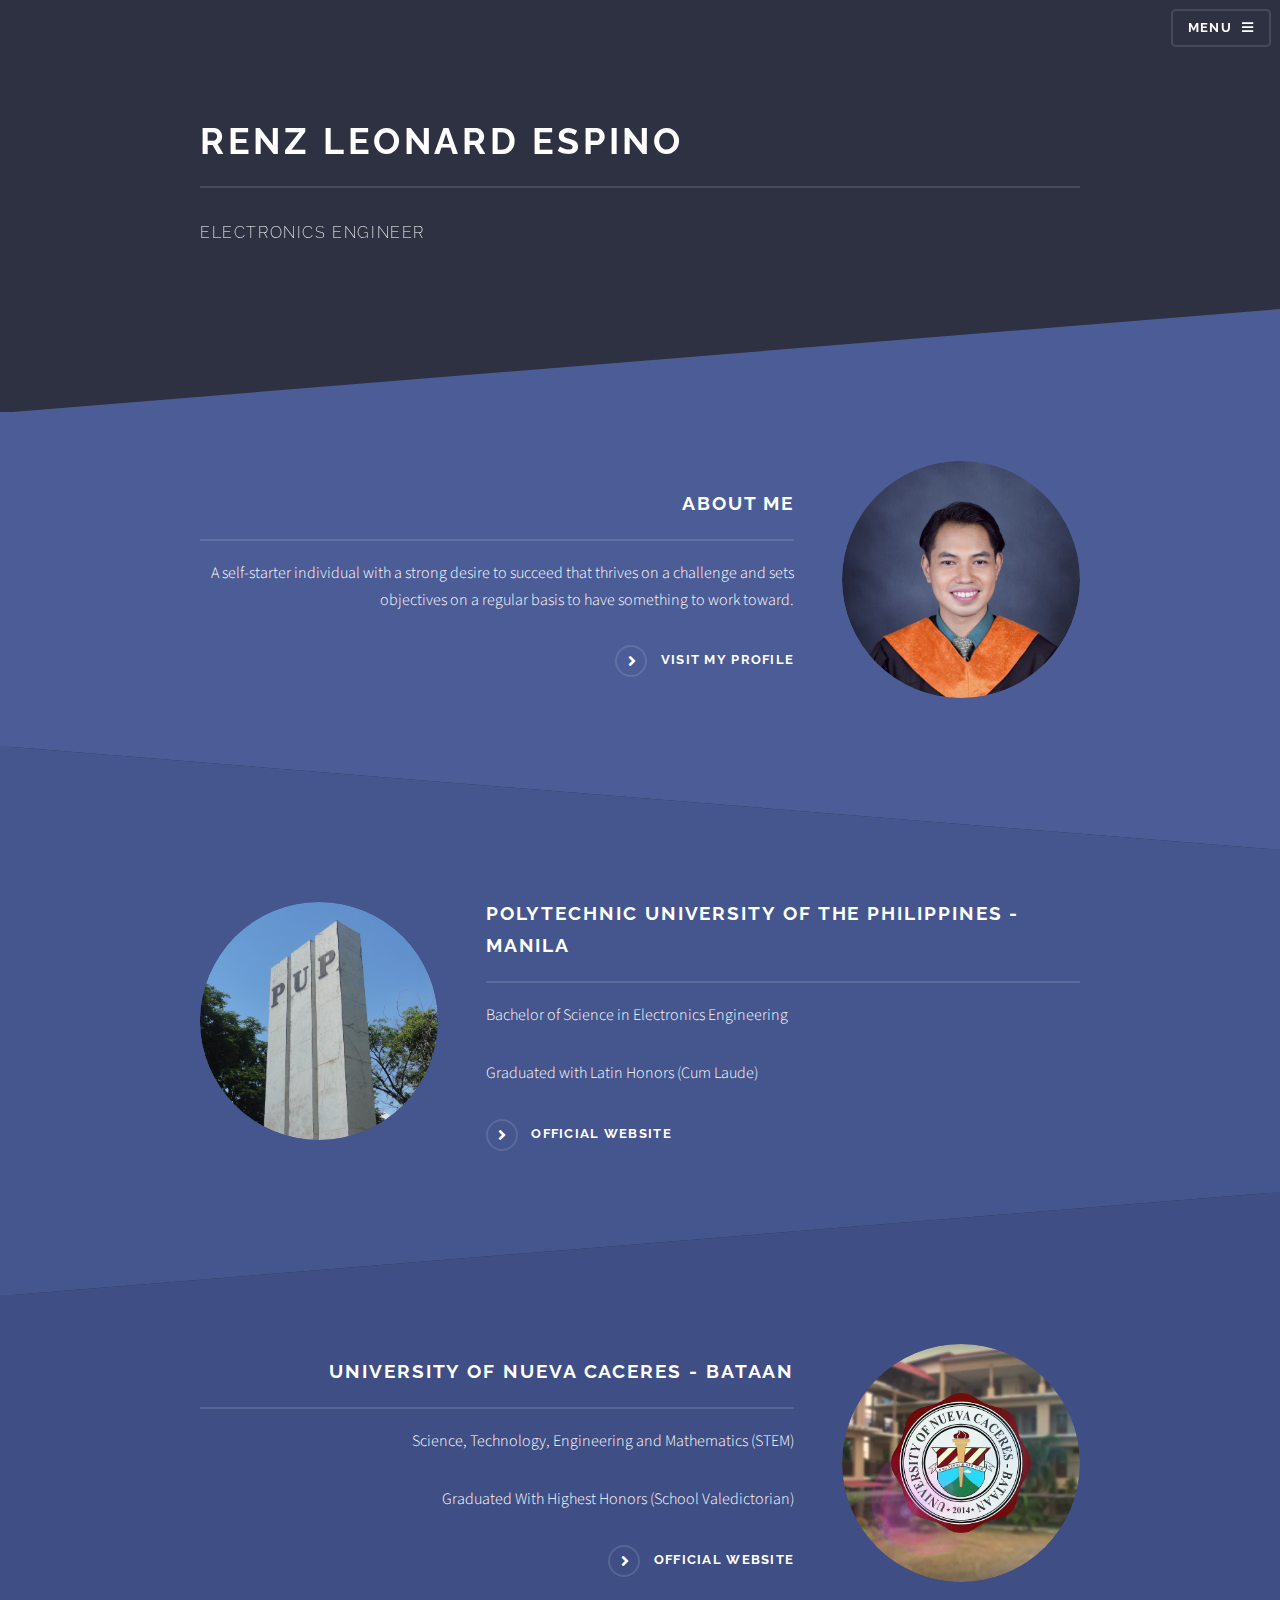
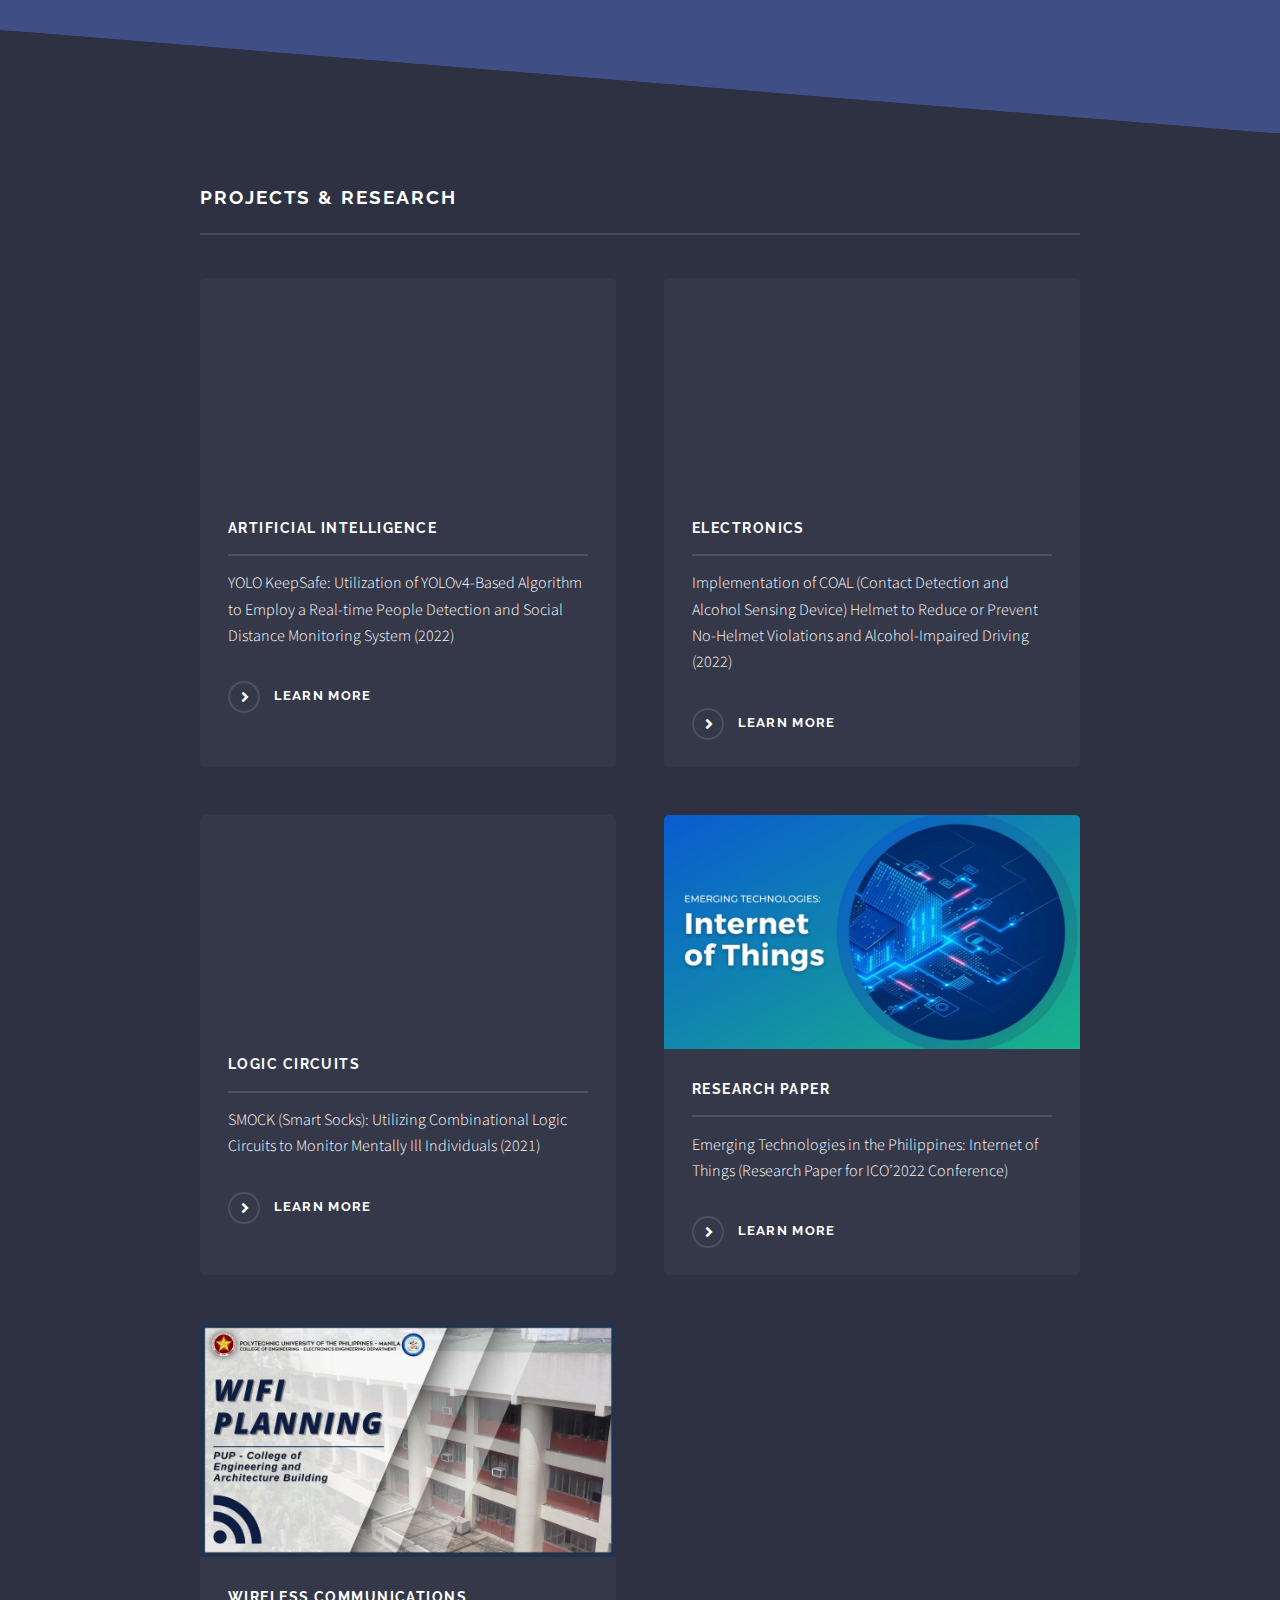
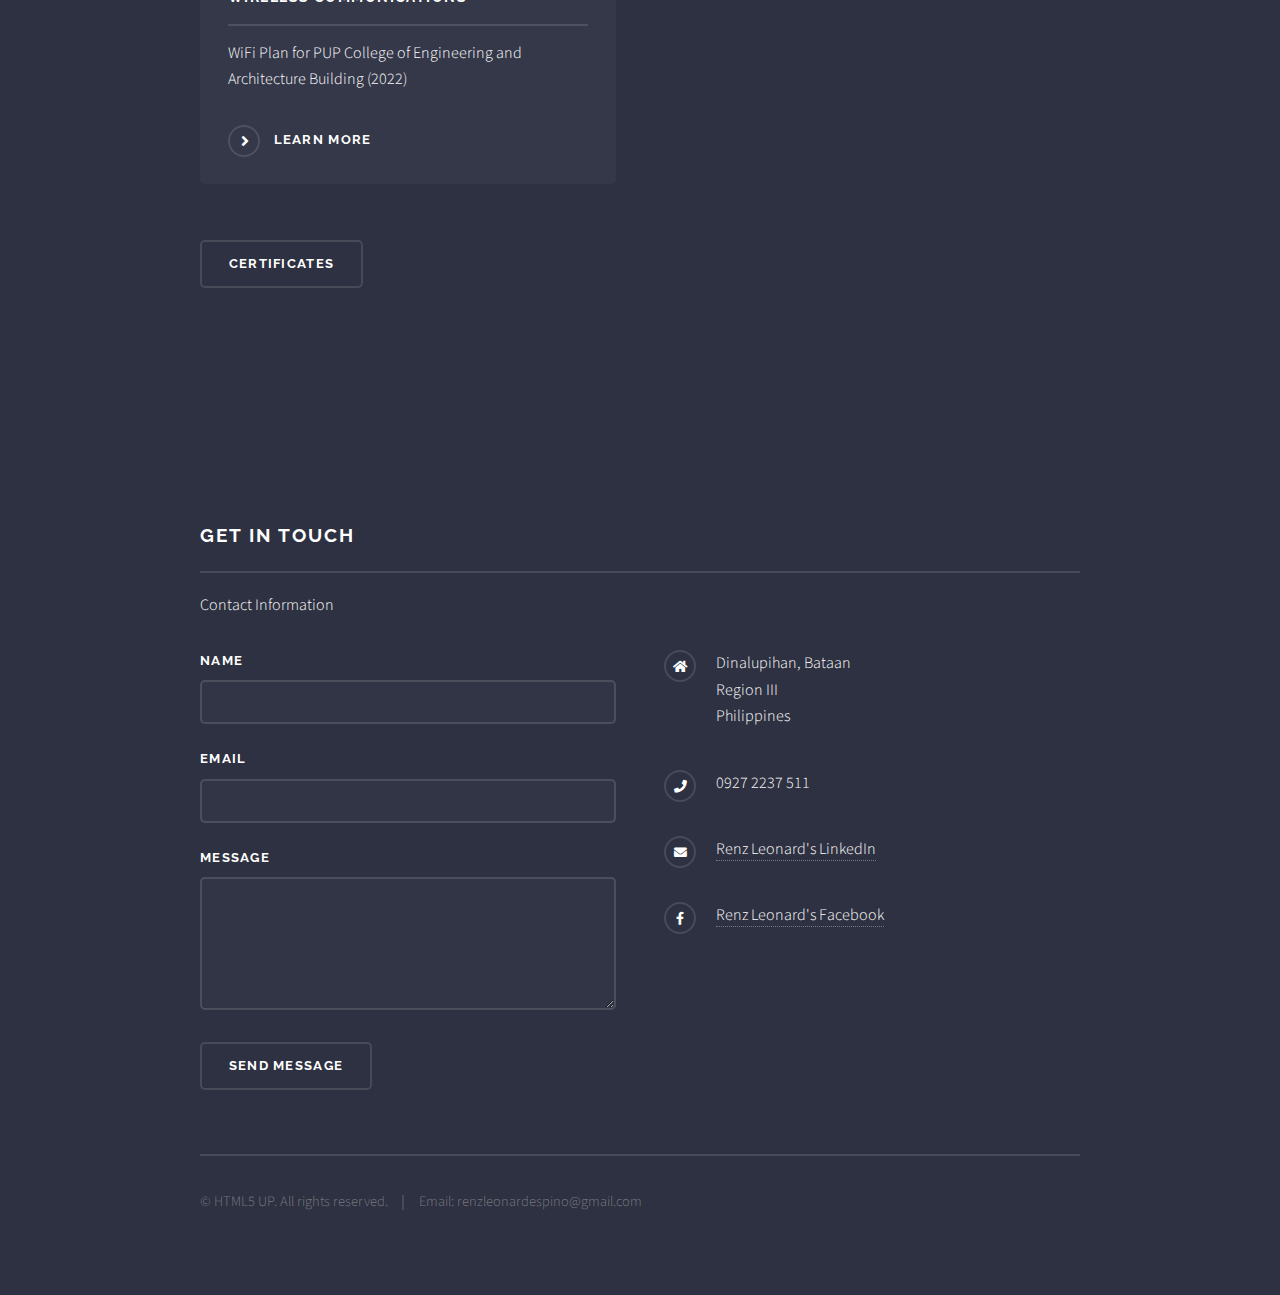
==== index.html @ 97ca35c7 "Update index.html" ====
<!DOCTYPE HTML>
<!--
	Solid State by HTML5 UP
	html5up.net | @ajlkn
	Free for personal and commercial use under the CCA 3.0 license (html5up.net/license)
-->
<html>
	<head>
		<title>Renz Leonard's Portfolio</title>
		<meta charset="utf-8" />
		<meta name="viewport" content="width=device-width, initial-scale=1, user-scalable=no" />
		<link rel="stylesheet" href="assets/css/main.css" />
		<noscript><link rel="stylesheet" href="assets/css/noscript.css" /></noscript>
	</head>
	<body class="is-preload">

		<!-- Page Wrapper -->
			<div id="page-wrapper">

				<!-- Header -->
					<header id="header" class="alt">
						<h1><a href="index.html">Renz Leonard's Portfolio</a></h1>
						<nav>
							<a href="#menu">Menu</a>
						</nav>
					</header>

				<!-- Menu -->
					<nav id="menu">
						<div class="inner">
							<h2>Menu</h2>
							<ul class="links">
								<li><a href="index.html">Home</a></li>
								<li><a href="generic.html">Certificates</a></li>
							</ul>
							<a href="#" class="close">Close</a>
						</div>
					</nav>

				<!-- Banner -->
					<section id="banner">
						<div class="inner">
							<h2>Renz Leonard Espino</h2>
							<p>Electronics Engineer</a></p>
						</div>
					</section>

				<!-- Wrapper -->
					<section id="wrapper">

						<!-- One -->
							<section id="one" class="wrapper spotlight style1">
								<div class="inner">
									<a href="images/pfp.jpg" class="image"><img src="images/pfp.jpg" alt="" /></a>
									<div class="content">
										<h2 class="major">About Me</h2>
										<p>A self-starter individual with a strong desire to succeed that thrives on a challenge and sets objectives on a regular basis to have something to work toward.</p>
										<a href="https://www.facebook.com/newtonic.einstein" class="special">Visit my Profile</a>
									</div>
								</div>
							</section>

						<!-- Two -->
							<section id="two" class="wrapper alt spotlight style2">
								<div class="inner">
									<a href="#" class="image"><img src="images/pupwp.jpg" alt="" /></a>
									<div class="content">
										<h2 class="major">Polytechnic University of the Philippines - Manila</h2>
										<p>Bachelor of Science in Electronics Engineering</p>
										<p>Graduated with Latin Honors (Cum Laude)</p>
										<a href="https://www.pup.edu.ph/" class="special">Official Website</a>
									</div>
								</div>
							</section>

						<!-- Three -->
							<section id="three" class="wrapper spotlight style3">
								<div class="inner">
									<a href="#" class="image"><img src="images/unc.jpg" alt="" /></a>
									<div class="content">
										<h2 class="major">University of Nueva Caceres - Bataan</h2>
										<p>Science, Technology, Engineering and Mathematics (STEM)</p>
										<p>Graduated With Highest Honors (School Valedictorian)</p>
										<a href="https://uncbataan.edu.ph/" class="special">Official Website</a>
									</div>
								</div>
							</section>

						<!-- Four -->
							<section id="four" class="wrapper alt style1">
								<div class="inner">
									<h2 class="major">Projects & Research</h2>
								
									<section class="features">
										<article>
											<div class="video-wrapper">
												<iframe src="https://www.youtube.com/embed/xAJyUtGpZdg" width="720" height="480" title="A YouTube video" frameborder="0" allowfullscreen></iframe>
											 </div>
											<h3 class="major">Artificial Intelligence</h3>
											<p>YOLO KeepSafe: Utilization of YOLOv4-Based Algorithm to Employ a Real-time People Detection and Social Distance Monitoring System (2022)</p>
											<a href="https://www.youtube.com/watch?v=P2RWRfvUJv4" class="special">Learn more</a>
										</article>
										<article>
											<div class="video-wrapper">
												<iframe src="https://www.youtube.com/embed/Xf5uSEzjh30" width="720" height="480" title="COAL Helmet  - A Technopreneurship Video Presentation" frameborder="0" allowfullscreen></iframe>
											 </div>
		
											<h3 class="major">Electronics</h3>
											<p>Implementation of COAL (Contact Detection and Alcohol Sensing Device) Helmet to Reduce or Prevent No-Helmet Violations and Alcohol-Impaired Driving (2022)</p>
											<a href="https://drive.google.com/file/d/1uDc2jYpknhP86QKxcWuU0TUvBN64nIRC/view?usp=sharing" class="special">Learn more</a>
										</article>
										<article>
											<div class="video-wrapper">
												<iframe src="https://www.youtube.com/embed/CqcsXU0eAMA" width="720" height="480" title="Smart Socks" frameborder="0" allowfullscreen></iframe>
											 </div>
											
											<h3 class="major">Logic Circuits</h3>
											<p>SMOCK (Smart Socks): Utilizing Combinational Logic Circuits to Monitor Mentally Ill Individuals (2021)</p>
											<a href="https://drive.google.com/file/d/1w95Dk3qIgTiR0AowD19iCQeYGmDBcSWe/view?usp=sharing" class="special">Learn more</a>
										</article>
										<article>
											<a href="#" class="image"><img src="images/iot.jpg" alt="" /></a>
											<h3 class="major">Research Paper</h3>
											<p>Emerging Technologies in the Philippines: Internet of Things (Research Paper for ICO’2022 Conference)</p>
											<a href="https://drive.google.com/file/d/1O7WIeM8ARnZzKr3AW18Tvva5mOTFrCoP/view?usp=sharing" class="special">Learn more</a>
										</article>
										<article>
											<a href="#" class="image"><img src="images/wifiplan.jpg" alt="" /></a>
											<h3 class="major">Wireless Communications</h3>
											<p>WiFi Plan for PUP College of Engineering and Architecture Building (2022)</p>
											<a href="https://drive.google.com/file/d/1h_Vr669UzvollTrdpn4iukMDraVhAuZg/view?usp=sharing" class="special">Learn more</a>
										</article>
									</section>
									<ul class="actions">
										<li><a href="generic.html" class="button">Certificates</a></li>
									</ul>
								</div>
							</section>

					</section>

				<!-- Footer -->
					<section id="footer">
						<div class="inner">
							<h2 class="major">Get in touch</h2>
							<p>Contact Information</p>
							<form method="post" action="https://formsubmit.co/renzleonardespino@gmail.com">
								<div class="fields">
									<div class="field">
										<label for="name">Name</label>
										<input type="text" name="name" id="name" />
									</div>
									<div class="field">
										<label for="email">Email</label>
										<input type="email" name="email" id="email" />
									</div>
									<div class="field">
										<label for="message">Message</label>
										<textarea name="message" id="message" rows="4"></textarea>
									</div>
								</div>
								<ul class="actions">
									<li><input type="submit" value="Send Message" /></li>
								</ul>
							</form>
							<ul class="contact">
								<li class="icon solid fa-home">
									Dinalupihan, Bataan<br />
									Region III<br />
									Philippines
								</li>
								<li class="icon solid fa-phone">0927 2237 511</li>
								<li class="icon solid fa-envelope"><a href="https://www.linkedin.com/in/renz-leonard-espino-573bb7226/">Renz Leonard's LinkedIn</a></li>
								<li class="icon brands fa-facebook-f"><a href="https://www.facebook.com/newtonic.einstein">Renz Leonard's Facebook</a></li>
							</ul>
							<ul class="copyright">
								<li>&copy; HTML5 UP. All rights reserved.</li><li>Email: renzleonardespino@gmail.com</a></li>
							</ul>
						</div>
					</section>

			</div>

		<!-- Scripts -->
			<script src="assets/js/jquery.min.js"></script>
			<script src="assets/js/jquery.scrollex.min.js"></script>
			<script src="assets/js/browser.min.js"></script>
			<script src="assets/js/breakpoints.min.js"></script>
			<script src="assets/js/util.js"></script>
			<script src="assets/js/main.js"></script>

	</body>
</html>
---- assets/css/main.css ----
@import url(fontawesome-all.min.css);
@import url("https://fonts.googleapis.com/css?family=Raleway:200,700|Source+Sans+Pro:300,600,300italic,600italic");

/*
	Solid State by HTML5 UP
	html5up.net | @ajlkn
	Free for personal and commercial use under the CCA 3.0 license (html5up.net/license)
*/

html, body, div, span, applet, object,
iframe, h1, h2, h3, h4, h5, h6, p, blockquote,
pre, a, abbr, acronym, address, big, cite,
code, del, dfn, em, img, ins, kbd, q, s, samp,
small, strike, strong, sub, sup, tt, var, b,
u, i, center, dl, dt, dd, ol, ul, li, fieldset,
form, label, legend, table, caption, tbody,
tfoot, thead, tr, th, td, article, aside,
canvas, details, embed, figure, figcaption,
footer, header, hgroup, menu, nav, output, ruby,
section, summary, time, mark, audio, video {
	margin: 0;
	padding: 0;
	border: 0;
	font-size: 100%;
	font: inherit;
	vertical-align: baseline;}

article, aside, details, figcaption, figure,
footer, header, hgroup, menu, nav, section {
	display: block;}

body {
	line-height: 1;
}

ol, ul {
	list-style: none;
}

blockquote, q {
	quotes: none;
}

	blockquote:before, blockquote:after, q:before, q:after {
		content: '';
		content: none;
	}

table {
	border-collapse: collapse;
	border-spacing: 0;
}

body {
	-webkit-text-size-adjust: none;
}

mark {
	background-color: transparent;
	color: inherit;
}

input::-moz-focus-inner {
	border: 0;
	padding: 0;
}

input, select, textarea {
	-moz-appearance: none;
	-webkit-appearance: none;
	-ms-appearance: none;
	appearance: none;
}

/* Basic */

	@-ms-viewport {
		width: device-width;
	}

	body {
		-ms-overflow-style: scrollbar;
	}

	@media screen and (max-width: 480px) {

		html, body {
			min-width: 320px;
		}

	}

	html {
		box-sizing: border-box;
	}

	*, *:before, *:after {
		box-sizing: inherit;
	}

	body {
		background-color: #2e3141;
		background-image: linear-gradient(to top, rgba(46, 49, 65, 0.8), rgba(46, 49, 65, 0.8)), url("../../images/bg.jpg");
		background-size: auto,
 cover;
		background-attachment: fixed,
 fixed;
		background-position: center,
 center;
	}

		body.is-preload *, body.is-preload *:before, body.is-preload *:after {
			-moz-animation: none !important;
			-webkit-animation: none !important;
			-ms-animation: none !important;
			animation: none !important;
			-moz-transition: none !important;
			-webkit-transition: none !important;
			-ms-transition: none !important;
			transition: none !important;
		}

/* Type */

	body, input, select, textarea {
		color: #ffffff;
		font-family: "Source Sans Pro", Helvetica, sans-serif;
		font-size: 16.5pt;
		font-weight: 300;
		line-height: 1.65;
	}

		@media screen and (max-width: 1680px) {

			body, input, select, textarea {
				font-size: 13pt;
			}

		}

		@media screen and (max-width: 1280px) {

			body, input, select, textarea {
				font-size: 12pt;
			}

		}

		@media screen and (max-width: 980px) {

			body, input, select, textarea {
				font-size: 12pt;
			}

		}

		@media screen and (max-width: 736px) {

			body, input, select, textarea {
				font-size: 12pt;
			}

		}

		@media screen and (max-width: 480px) {

			body, input, select, textarea {
				font-size: 12pt;
			}

		}

	a {
		-moz-transition: color 0.2s ease-in-out, border-bottom-color 0.2s ease-in-out;
		-webkit-transition: color 0.2s ease-in-out, border-bottom-color 0.2s ease-in-out;
		-ms-transition: color 0.2s ease-in-out, border-bottom-color 0.2s ease-in-out;
		transition: color 0.2s ease-in-out, border-bottom-color 0.2s ease-in-out;
		border-bottom: dotted 1px rgba(255, 255, 255, 0.35);
		color: #ffffff;
		text-decoration: none;
	}

		a:hover {
			border-bottom-color: transparent;
			color: #ffffff !important;
		}

		a.special:not(.button) {
			text-decoration: none;
			border-bottom: 0;
			display: block;
			font-family: Raleway, Helvetica, sans-serif;
			font-size: 0.8em;
			font-weight: 700;
			letter-spacing: 0.1em;
			margin: 0 0 2em 0;
			text-transform: uppercase;
		}

			a.special:not(.button):before {
				-moz-osx-font-smoothing: grayscale;
				-webkit-font-smoothing: antialiased;
				display: inline-block;
				font-style: normal;
				font-variant: normal;
				text-rendering: auto;
				line-height: 1;
				text-transform: none !important;
				font-family: 'Font Awesome 5 Free';
				font-weight: 900;
			}

			a.special:not(.button):before {
				-moz-transition: background-color 0.2s ease-in-out;
				-webkit-transition: background-color 0.2s ease-in-out;
				-ms-transition: background-color 0.2s ease-in-out;
				transition: background-color 0.2s ease-in-out;
				border-radius: 100%;
				border: solid 2px rgba(255, 255, 255, 0.125);
				content: '\f105';
				display: inline-block;
				font-size: 1.25em;
				height: 2em;
				line-height: 1.75em;
				margin-right: 0.85em;
				text-align: center;
				text-indent: 0.15em;
				vertical-align: middle;
				width: 2em;
			}

			a.special:not(.button):hover:before {
				background-color: rgba(255, 255, 255, 0.025);
			}

			a.special:not(.button):active:before {
				background-color: rgba(255, 255, 255, 0.075);
			}

	strong, b {
		color: #ffffff;
		font-weight: 600;
	}

	em, i {
		font-style: italic;
	}

	p {
		margin: 0 0 2em 0;
	}

	h1, h2, h3, h4, h5, h6 {
		color: #ffffff;
		font-family: Raleway, Helvetica, sans-serif;
		font-weight: 700;
		letter-spacing: 0.1em;
		margin: 0 0 1em 0;
		text-transform: uppercase;
	}

		h1 a, h2 a, h3 a, h4 a, h5 a, h6 a {
			color: inherit;
			text-decoration: none;
			border-bottom: 0;
		}

		h1 span, h2 span, h3 span, h4 span, h5 span, h6 span {
			font-weight: 200;
		}

		h1.major, h2.major, h3.major, h4.major, h5.major, h6.major {
			padding-bottom: 1em;
			border-bottom: solid 2px rgba(255, 255, 255, 0.125);
		}

	h2 {
		font-size: 1.2em;
	}

	h3 {
		font-size: 0.9em;
	}

	h4 {
		font-size: 0.7em;
	}

	h5 {
		font-size: 0.7em;
	}

	h6 {
		font-size: 0.7em;
	}

	@media screen and (max-width: 736px) {

		h2 {
			font-size: 1em;
		}

		h3 {
			font-size: 0.8em;
		}

	}

	sub {
		font-size: 0.8em;
		position: relative;
		top: 0.5em;
	}

	sup {
		font-size: 0.8em;
		position: relative;
		top: -0.5em;
	}

	blockquote {
		border-left: solid 4px rgba(255, 255, 255, 0.125);
		font-style: italic;
		margin: 0 0 2em 0;
		padding: 0.5em 0 0.5em 2em;
	}

	code {
		background: rgba(255, 255, 255, 0.025);
		border-radius: 5px;
		border: solid 2px rgba(255, 255, 255, 0.125);
		font-family: "Courier New", monospace;
		font-size: 0.9em;
		margin: 0 0.25em;
		padding: 0.25em 0.65em;
	}

	pre {
		-webkit-overflow-scrolling: touch;
		font-family: "Courier New", monospace;
		font-size: 0.9em;
		margin: 0 0 2em 0;
	}

		pre code {
			display: block;
			line-height: 1.75em;
			padding: 1em 1.5em;
			overflow-x: auto;
		}

	hr {
		border: 0;
		border-bottom: solid 2px rgba(255, 255, 255, 0.125);
		margin: 2.5em 0;
	}

		hr.major {
			margin: 4em 0;
		}

	.align-left {
		text-align: left;
	}

	.align-center {
		text-align: center;
	}

	.align-right {
		text-align: right;
	}

/* Row */

	.row {
		display: flex;
		flex-wrap: wrap;
		box-sizing: border-box;
		align-items: stretch;
	}

		.row > * {
			box-sizing: border-box;
		}

		.row.gtr-uniform > * > :last-child {
			margin-bottom: 0;
		}

		.row.aln-left {
			justify-content: flex-start;
		}

		.row.aln-center {
			justify-content: center;
		}

		.row.aln-right {
			justify-content: flex-end;
		}

		.row.aln-top {
			align-items: flex-start;
		}

		.row.aln-middle {
			align-items: center;
		}

		.row.aln-bottom {
			align-items: flex-end;
		}

		.row > .imp {
			order: -1;
		}

		.row > .col-1 {
			width: 8.33333%;
		}

		.row > .off-1 {
			margin-left: 8.33333%;
		}

		.row > .col-2 {
			width: 16.66667%;
		}

		.row > .off-2 {
			margin-left: 16.66667%;
		}

		.row > .col-3 {
			width: 25%;
		}

		.row > .off-3 {
			margin-left: 25%;
		}

		.row > .col-4 {
			width: 33.33333%;
		}

		.row > .off-4 {
			margin-left: 33.33333%;
		}

		.row > .col-5 {
			width: 41.66667%;
		}

		.row > .off-5 {
			margin-left: 41.66667%;
		}

		.row > .col-6 {
			width: 50%;
		}

		.row > .off-6 {
			margin-left: 50%;
		}

		.row > .col-7 {
			width: 58.33333%;
		}

		.row > .off-7 {
			margin-left: 58.33333%;
		}

		.row > .col-8 {
			width: 66.66667%;
		}

		.row > .off-8 {
			margin-left: 66.66667%;
		}

		.row > .col-9 {
			width: 75%;
		}

		.row > .off-9 {
			margin-left: 75%;
		}

		.row > .col-10 {
			width: 83.33333%;
		}

		.row > .off-10 {
			margin-left: 83.33333%;
		}

		.row > .col-11 {
			width: 91.66667%;
		}

		.row > .off-11 {
			margin-left: 91.66667%;
		}

		.row > .col-12 {
			width: 100%;
		}

		.row > .off-12 {
			margin-left: 100%;
		}

		.row.gtr-0 {
			margin-top: 0;
			margin-left: 0em;
		}

			.row.gtr-0 > * {
				padding: 0 0 0 0em;
			}

			.row.gtr-0.gtr-uniform {
				margin-top: 0em;
			}

				.row.gtr-0.gtr-uniform > * {
					padding-top: 0em;
				}

		.row.gtr-25 {
			margin-top: 0;
			margin-left: -0.4375em;
		}

			.row.gtr-25 > * {
				padding: 0 0 0 0.4375em;
			}

			.row.gtr-25.gtr-uniform {
				margin-top: -0.4375em;
			}

				.row.gtr-25.gtr-uniform > * {
					padding-top: 0.4375em;
				}

		.row.gtr-50 {
			margin-top: 0;
			margin-left: -0.875em;
		}

			.row.gtr-50 > * {
				padding: 0 0 0 0.875em;
			}

			.row.gtr-50.gtr-uniform {
				margin-top: -0.875em;
			}

				.row.gtr-50.gtr-uniform > * {
					padding-top: 0.875em;
				}

		.row {
			margin-top: 0;
			margin-left: -1.75em;
		}

			.row > * {
				padding: 0 0 0 1.75em;
			}

			.row.gtr-uniform {
				margin-top: -1.75em;
			}

				.row.gtr-uniform > * {
					padding-top: 1.75em;
				}

		.row.gtr-150 {
			margin-top: 0;
			margin-left: -2.625em;
		}

			.row.gtr-150 > * {
				padding: 0 0 0 2.625em;
			}

			.row.gtr-150.gtr-uniform {
				margin-top: -2.625em;
			}

				.row.gtr-150.gtr-uniform > * {
					padding-top: 2.625em;
				}

		.row.gtr-200 {
			margin-top: 0;
			margin-left: -3.5em;
		}

			.row.gtr-200 > * {
				padding: 0 0 0 3.5em;
			}

			.row.gtr-200.gtr-uniform {
				margin-top: -3.5em;
			}

				.row.gtr-200.gtr-uniform > * {
					padding-top: 3.5em;
				}

		@media screen and (max-width: 1680px) {

			.row {
				display: flex;
				flex-wrap: wrap;
				box-sizing: border-box;
				align-items: stretch;
			}

				.row > * {
					box-sizing: border-box;
				}

				.row.gtr-uniform > * > :last-child {
					margin-bottom: 0;
				}

				.row.aln-left {
					justify-content: flex-start;
				}

				.row.aln-center {
					justify-content: center;
				}

				.row.aln-right {
					justify-content: flex-end;
				}

				.row.aln-top {
					align-items: flex-start;
				}

				.row.aln-middle {
					align-items: center;
				}

				.row.aln-bottom {
					align-items: flex-end;
				}

				.row > .imp-xlarge {
					order: -1;
				}

				.row > .col-1-xlarge {
					width: 8.33333%;
				}

				.row > .off-1-xlarge {
					margin-left: 8.33333%;
				}

				.row > .col-2-xlarge {
					width: 16.66667%;
				}

				.row > .off-2-xlarge {
					margin-left: 16.66667%;
				}

				.row > .col-3-xlarge {
					width: 25%;
				}

				.row > .off-3-xlarge {
					margin-left: 25%;
				}

				.row > .col-4-xlarge {
					width: 33.33333%;
				}

				.row > .off-4-xlarge {
					margin-left: 33.33333%;
				}

				.row > .col-5-xlarge {
					width: 41.66667%;
				}

				.row > .off-5-xlarge {
					margin-left: 41.66667%;
				}

				.row > .col-6-xlarge {
					width: 50%;
				}

				.row > .off-6-xlarge {
					margin-left: 50%;
				}

				.row > .col-7-xlarge {
					width: 58.33333%;
				}

				.row > .off-7-xlarge {
					margin-left: 58.33333%;
				}

				.row > .col-8-xlarge {
					width: 66.66667%;
				}

				.row > .off-8-xlarge {
					margin-left: 66.66667%;
				}

				.row > .col-9-xlarge {
					width: 75%;
				}

				.row > .off-9-xlarge {
					margin-left: 75%;
				}

				.row > .col-10-xlarge {
					width: 83.33333%;
				}

				.row > .off-10-xlarge {
					margin-left: 83.33333%;
				}

				.row > .col-11-xlarge {
					width: 91.66667%;
				}

				.row > .off-11-xlarge {
					margin-left: 91.66667%;
				}

				.row > .col-12-xlarge {
					width: 100%;
				}

				.row > .off-12-xlarge {
					margin-left: 100%;
				}

				.row.gtr-0 {
					margin-top: 0;
					margin-left: 0em;
				}

					.row.gtr-0 > * {
						padding: 0 0 0 0em;
					}

					.row.gtr-0.gtr-uniform {
						margin-top: 0em;
					}

						.row.gtr-0.gtr-uniform > * {
							padding-top: 0em;
						}

				.row.gtr-25 {
					margin-top: 0;
					margin-left: -0.4375em;
				}

					.row.gtr-25 > * {
						padding: 0 0 0 0.4375em;
					}

					.row.gtr-25.gtr-uniform {
						margin-top: -0.4375em;
					}

						.row.gtr-25.gtr-uniform > * {
							padding-top: 0.4375em;
						}

				.row.gtr-50 {
					margin-top: 0;
					margin-left: -0.875em;
				}

					.row.gtr-50 > * {
						padding: 0 0 0 0.875em;
					}

					.row.gtr-50.gtr-uniform {
						margin-top: -0.875em;
					}

						.row.gtr-50.gtr-uniform > * {
							padding-top: 0.875em;
						}

				.row {
					margin-top: 0;
					margin-left: -1.75em;
				}

					.row > * {
						padding: 0 0 0 1.75em;
					}

					.row.gtr-uniform {
						margin-top: -1.75em;
					}

						.row.gtr-uniform > * {
							padding-top: 1.75em;
						}

				.row.gtr-150 {
					margin-top: 0;
					margin-left: -2.625em;
				}

					.row.gtr-150 > * {
						padding: 0 0 0 2.625em;
					}

					.row.gtr-150.gtr-uniform {
						margin-top: -2.625em;
					}

						.row.gtr-150.gtr-uniform > * {
							padding-top: 2.625em;
						}

				.row.gtr-200 {
					margin-top: 0;
					margin-left: -3.5em;
				}

					.row.gtr-200 > * {
						padding: 0 0 0 3.5em;
					}

					.row.gtr-200.gtr-uniform {
						margin-top: -3.5em;
					}

						.row.gtr-200.gtr-uniform > * {
							padding-top: 3.5em;
						}

		}

		@media screen and (max-width: 1280px) {

			.row {
				display: flex;
				flex-wrap: wrap;
				box-sizing: border-box;
				align-items: stretch;
			}

				.row > * {
					box-sizing: border-box;
				}

				.row.gtr-uniform > * > :last-child {
					margin-bottom: 0;
				}

				.row.aln-left {
					justify-content: flex-start;
				}

				.row.aln-center {
					justify-content: center;
				}

				.row.aln-right {
					justify-content: flex-end;
				}

				.row.aln-top {
					align-items: flex-start;
				}

				.row.aln-middle {
					align-items: center;
				}

				.row.aln-bottom {
					align-items: flex-end;
				}

				.row > .imp-large {
					order: -1;
				}

				.row > .col-1-large {
					width: 8.33333%;
				}

				.row > .off-1-large {
					margin-left: 8.33333%;
				}

				.row > .col-2-large {
					width: 16.66667%;
				}

				.row > .off-2-large {
					margin-left: 16.66667%;
				}

				.row > .col-3-large {
					width: 25%;
				}

				.row > .off-3-large {
					margin-left: 25%;
				}

				.row > .col-4-large {
					width: 33.33333%;
				}

				.row > .off-4-large {
					margin-left: 33.33333%;
				}

				.row > .col-5-large {
					width: 41.66667%;
				}

				.row > .off-5-large {
					margin-left: 41.66667%;
				}

				.row > .col-6-large {
					width: 50%;
				}

				.row > .off-6-large {
					margin-left: 50%;
				}

				.row > .col-7-large {
					width: 58.33333%;
				}

				.row > .off-7-large {
					margin-left: 58.33333%;
				}

				.row > .col-8-large {
					width: 66.66667%;
				}

				.row > .off-8-large {
					margin-left: 66.66667%;
				}

				.row > .col-9-large {
					width: 75%;
				}

				.row > .off-9-large {
					margin-left: 75%;
				}

				.row > .col-10-large {
					width: 83.33333%;
				}

				.row > .off-10-large {
					margin-left: 83.33333%;
				}

				.row > .col-11-large {
					width: 91.66667%;
				}

				.row > .off-11-large {
					margin-left: 91.66667%;
				}

				.row > .col-12-large {
					width: 100%;
				}

				.row > .off-12-large {
					margin-left: 100%;
				}

				.row.gtr-0 {
					margin-top: 0;
					margin-left: 0em;
				}

					.row.gtr-0 > * {
						padding: 0 0 0 0em;
					}

					.row.gtr-0.gtr-uniform {
						margin-top: 0em;
					}

						.row.gtr-0.gtr-uniform > * {
							padding-top: 0em;
						}

				.row.gtr-25 {
					margin-top: 0;
					margin-left: -0.4375em;
				}

					.row.gtr-25 > * {
						padding: 0 0 0 0.4375em;
					}

					.row.gtr-25.gtr-uniform {
						margin-top: -0.4375em;
					}

						.row.gtr-25.gtr-uniform > * {
							padding-top: 0.4375em;
						}

				.row.gtr-50 {
					margin-top: 0;
					margin-left: -0.875em;
				}

					.row.gtr-50 > * {
						padding: 0 0 0 0.875em;
					}

					.row.gtr-50.gtr-uniform {
						margin-top: -0.875em;
					}

						.row.gtr-50.gtr-uniform > * {
							padding-top: 0.875em;
						}

				.row {
					margin-top: 0;
					margin-left: -1.75em;
				}

					.row > * {
						padding: 0 0 0 1.75em;
					}

					.row.gtr-uniform {
						margin-top: -1.75em;
					}

						.row.gtr-uniform > * {
							padding-top: 1.75em;
						}

				.row.gtr-150 {
					margin-top: 0;
					margin-left: -2.625em;
				}

					.row.gtr-150 > * {
						padding: 0 0 0 2.625em;
					}

					.row.gtr-150.gtr-uniform {
						margin-top: -2.625em;
					}

						.row.gtr-150.gtr-uniform > * {
							padding-top: 2.625em;
						}

				.row.gtr-200 {
					margin-top: 0;
					margin-left: -3.5em;
				}

					.row.gtr-200 > * {
						padding: 0 0 0 3.5em;
					}

					.row.gtr-200.gtr-uniform {
						margin-top: -3.5em;
					}

						.row.gtr-200.gtr-uniform > * {
							padding-top: 3.5em;
						}

		}

		@media screen and (max-width: 980px) {

			.row {
				display: flex;
				flex-wrap: wrap;
				box-sizing: border-box;
				align-items: stretch;
			}

				.row > * {
					box-sizing: border-box;
				}

				.row.gtr-uniform > * > :last-child {
					margin-bottom: 0;
				}

				.row.aln-left {
					justify-content: flex-start;
				}

				.row.aln-center {
					justify-content: center;
				}

				.row.aln-right {
					justify-content: flex-end;
				}

				.row.aln-top {
					align-items: flex-start;
				}

				.row.aln-middle {
					align-items: center;
				}

				.row.aln-bottom {
					align-items: flex-end;
				}

				.row > .imp-medium {
					order: -1;
				}

				.row > .col-1-medium {
					width: 8.33333%;
				}

				.row > .off-1-medium {
					margin-left: 8.33333%;
				}

				.row > .col-2-medium {
					width: 16.66667%;
				}

				.row > .off-2-medium {
					margin-left: 16.66667%;
				}

				.row > .col-3-medium {
					width: 25%;
				}

				.row > .off-3-medium {
					margin-left: 25%;
				}

				.row > .col-4-medium {
					width: 33.33333%;
				}

				.row > .off-4-medium {
					margin-left: 33.33333%;
				}

				.row > .col-5-medium {
					width: 41.66667%;
				}

				.row > .off-5-medium {
					margin-left: 41.66667%;
				}

				.row > .col-6-medium {
					width: 50%;
				}

				.row > .off-6-medium {
					margin-left: 50%;
				}

				.row > .col-7-medium {
					width: 58.33333%;
				}

				.row > .off-7-medium {
					margin-left: 58.33333%;
				}

				.row > .col-8-medium {
					width: 66.66667%;
				}

				.row > .off-8-medium {
					margin-left: 66.66667%;
				}

				.row > .col-9-medium {
					width: 75%;
				}

				.row > .off-9-medium {
					margin-left: 75%;
				}

				.row > .col-10-medium {
					width: 83.33333%;
				}

				.row > .off-10-medium {
					margin-left: 83.33333%;
				}

				.row > .col-11-medium {
					width: 91.66667%;
				}

				.row > .off-11-medium {
					margin-left: 91.66667%;
				}

				.row > .col-12-medium {
					width: 100%;
				}

				.row > .off-12-medium {
					margin-left: 100%;
				}

				.row.gtr-0 {
					margin-top: 0;
					margin-left: 0em;
				}

					.row.gtr-0 > * {
						padding: 0 0 0 0em;
					}

					.row.gtr-0.gtr-uniform {
						margin-top: 0em;
					}

						.row.gtr-0.gtr-uniform > * {
							padding-top: 0em;
						}

				.row.gtr-25 {
					margin-top: 0;
					margin-left: -0.4375em;
				}

					.row.gtr-25 > * {
						padding: 0 0 0 0.4375em;
					}

					.row.gtr-25.gtr-uniform {
						margin-top: -0.4375em;
					}

						.row.gtr-25.gtr-uniform > * {
							padding-top: 0.4375em;
						}

				.row.gtr-50 {
					margin-top: 0;
					margin-left: -0.875em;
				}

					.row.gtr-50 > * {
						padding: 0 0 0 0.875em;
					}

					.row.gtr-50.gtr-uniform {
						margin-top: -0.875em;
					}

						.row.gtr-50.gtr-uniform > * {
							padding-top: 0.875em;
						}

				.row {
					margin-top: 0;
					margin-left: -1.75em;
				}

					.row > * {
						padding: 0 0 0 1.75em;
					}

					.row.gtr-uniform {
						margin-top: -1.75em;
					}

						.row.gtr-uniform > * {
							padding-top: 1.75em;
						}

				.row.gtr-150 {
					margin-top: 0;
					margin-left: -2.625em;
				}

					.row.gtr-150 > * {
						padding: 0 0 0 2.625em;
					}

					.row.gtr-150.gtr-uniform {
						margin-top: -2.625em;
					}

						.row.gtr-150.gtr-uniform > * {
							padding-top: 2.625em;
						}

				.row.gtr-200 {
					margin-top: 0;
					margin-left: -3.5em;
				}

					.row.gtr-200 > * {
						padding: 0 0 0 3.5em;
					}

					.row.gtr-200.gtr-uniform {
						margin-top: -3.5em;
					}

						.row.gtr-200.gtr-uniform > * {
							padding-top: 3.5em;
						}

		}

		@media screen and (max-width: 736px) {

			.row {
				display: flex;
				flex-wrap: wrap;
				box-sizing: border-box;
				align-items: stretch;
			}

				.row > * {
					box-sizing: border-box;
				}

				.row.gtr-uniform > * > :last-child {
					margin-bottom: 0;
				}

				.row.aln-left {
					justify-content: flex-start;
				}

				.row.aln-center {
					justify-content: center;
				}

				.row.aln-right {
					justify-content: flex-end;
				}

				.row.aln-top {
					align-items: flex-start;
				}

				.row.aln-middle {
					align-items: center;
				}

				.row.aln-bottom {
					align-items: flex-end;
				}

				.row > .imp-small {
					order: -1;
				}

				.row > .col-1-small {
					width: 8.33333%;
				}

				.row > .off-1-small {
					margin-left: 8.33333%;
				}

				.row > .col-2-small {
					width: 16.66667%;
				}

				.row > .off-2-small {
					margin-left: 16.66667%;
				}

				.row > .col-3-small {
					width: 25%;
				}

				.row > .off-3-small {
					margin-left: 25%;
				}

				.row > .col-4-small {
					width: 33.33333%;
				}

				.row > .off-4-small {
					margin-left: 33.33333%;
				}

				.row > .col-5-small {
					width: 41.66667%;
				}

				.row > .off-5-small {
					margin-left: 41.66667%;
				}

				.row > .col-6-small {
					width: 50%;
				}

				.row > .off-6-small {
					margin-left: 50%;
				}

				.row > .col-7-small {
					width: 58.33333%;
				}

				.row > .off-7-small {
					margin-left: 58.33333%;
				}

				.row > .col-8-small {
					width: 66.66667%;
				}

				.row > .off-8-small {
					margin-left: 66.66667%;
				}

				.row > .col-9-small {
					width: 75%;
				}

				.row > .off-9-small {
					margin-left: 75%;
				}

				.row > .col-10-small {
					width: 83.33333%;
				}

				.row > .off-10-small {
					margin-left: 83.33333%;
				}

				.row > .col-11-small {
					width: 91.66667%;
				}

				.row > .off-11-small {
					margin-left: 91.66667%;
				}

				.row > .col-12-small {
					width: 100%;
				}

				.row > .off-12-small {
					margin-left: 100%;
				}

				.row.gtr-0 {
					margin-top: 0;
					margin-left: 0em;
				}

					.row.gtr-0 > * {
						padding: 0 0 0 0em;
					}

					.row.gtr-0.gtr-uniform {
						margin-top: 0em;
					}

						.row.gtr-0.gtr-uniform > * {
							padding-top: 0em;
						}

				.row.gtr-25 {
					margin-top: 0;
					margin-left: -0.3125em;
				}

					.row.gtr-25 > * {
						padding: 0 0 0 0.3125em;
					}

					.row.gtr-25.gtr-uniform {
						margin-top: -0.3125em;
					}

						.row.gtr-25.gtr-uniform > * {
							padding-top: 0.3125em;
						}

				.row.gtr-50 {
					margin-top: 0;
					margin-left: -0.625em;
				}

					.row.gtr-50 > * {
						padding: 0 0 0 0.625em;
					}

					.row.gtr-50.gtr-uniform {
						margin-top: -0.625em;
					}

						.row.gtr-50.gtr-uniform > * {
							padding-top: 0.625em;
						}

				.row {
					margin-top: 0;
					margin-left: -1.25em;
				}

					.row > * {
						padding: 0 0 0 1.25em;
					}

					.row.gtr-uniform {
						margin-top: -1.25em;
					}

						.row.gtr-uniform > * {
							padding-top: 1.25em;
						}

				.row.gtr-150 {
					margin-top: 0;
					margin-left: -1.875em;
				}

					.row.gtr-150 > * {
						padding: 0 0 0 1.875em;
					}

					.row.gtr-150.gtr-uniform {
						margin-top: -1.875em;
					}

						.row.gtr-150.gtr-uniform > * {
							padding-top: 1.875em;
						}

				.row.gtr-200 {
					margin-top: 0;
					margin-left: -2.5em;
				}

					.row.gtr-200 > * {
						padding: 0 0 0 2.5em;
					}

					.row.gtr-200.gtr-uniform {
						margin-top: -2.5em;
					}

						.row.gtr-200.gtr-uniform > * {
							padding-top: 2.5em;
						}

		}

		@media screen and (max-width: 480px) {

			.row {
				display: flex;
				flex-wrap: wrap;
				box-sizing: border-box;
				align-items: stretch;
			}

				.row > * {
					box-sizing: border-box;
				}

				.row.gtr-uniform > * > :last-child {
					margin-bottom: 0;
				}

				.row.aln-left {
					justify-content: flex-start;
				}

				.row.aln-center {
					justify-content: center;
				}

				.row.aln-right {
					justify-content: flex-end;
				}

				.row.aln-top {
					align-items: flex-start;
				}

				.row.aln-middle {
					align-items: center;
				}

				.row.aln-bottom {
					align-items: flex-end;
				}

				.row > .imp-xsmall {
					order: -1;
				}

				.row > .col-1-xsmall {
					width: 8.33333%;
				}

				.row > .off-1-xsmall {
					margin-left: 8.33333%;
				}

				.row > .col-2-xsmall {
					width: 16.66667%;
				}

				.row > .off-2-xsmall {
					margin-left: 16.66667%;
				}

				.row > .col-3-xsmall {
					width: 25%;
				}

				.row > .off-3-xsmall {
					margin-left: 25%;
				}

				.row > .col-4-xsmall {
					width: 33.33333%;
				}

				.row > .off-4-xsmall {
					margin-left: 33.33333%;
				}

				.row > .col-5-xsmall {
					width: 41.66667%;
				}

				.row > .off-5-xsmall {
					margin-left: 41.66667%;
				}

				.row > .col-6-xsmall {
					width: 50%;
				}

				.row > .off-6-xsmall {
					margin-left: 50%;
				}

				.row > .col-7-xsmall {
					width: 58.33333%;
				}

				.row > .off-7-xsmall {
					margin-left: 58.33333%;
				}

				.row > .col-8-xsmall {
					width: 66.66667%;
				}

				.row > .off-8-xsmall {
					margin-left: 66.66667%;
				}

				.row > .col-9-xsmall {
					width: 75%;
				}

				.row > .off-9-xsmall {
					margin-left: 75%;
				}

				.row > .col-10-xsmall {
					width: 83.33333%;
				}

				.row > .off-10-xsmall {
					margin-left: 83.33333%;
				}

				.row > .col-11-xsmall {
					width: 91.66667%;
				}

				.row > .off-11-xsmall {
					margin-left: 91.66667%;
				}

				.row > .col-12-xsmall {
					width: 100%;
				}

				.row > .off-12-xsmall {
					margin-left: 100%;
				}

				.row.gtr-0 {
					margin-top: 0;
					margin-left: 0em;
				}

					.row.gtr-0 > * {
						padding: 0 0 0 0em;
					}

					.row.gtr-0.gtr-uniform {
						margin-top: 0em;
					}

						.row.gtr-0.gtr-uniform > * {
							padding-top: 0em;
						}

				.row.gtr-25 {
					margin-top: 0;
					margin-left: -0.3125em;
				}

					.row.gtr-25 > * {
						padding: 0 0 0 0.3125em;
					}

					.row.gtr-25.gtr-uniform {
						margin-top: -0.3125em;
					}

						.row.gtr-25.gtr-uniform > * {
							padding-top: 0.3125em;
						}

				.row.gtr-50 {
					margin-top: 0;
					margin-left: -0.625em;
				}

					.row.gtr-50 > * {
						padding: 0 0 0 0.625em;
					}

					.row.gtr-50.gtr-uniform {
						margin-top: -0.625em;
					}

						.row.gtr-50.gtr-uniform > * {
							padding-top: 0.625em;
						}

				.row {
					margin-top: 0;
					margin-left: -1.25em;
				}

					.row > * {
						padding: 0 0 0 1.25em;
					}

					.row.gtr-uniform {
						margin-top: -1.25em;
					}

						.row.gtr-uniform > * {
							padding-top: 1.25em;
						}

				.row.gtr-150 {
					margin-top: 0;
					margin-left: -1.875em;
				}

					.row.gtr-150 > * {
						padding: 0 0 0 1.875em;
					}

					.row.gtr-150.gtr-uniform {
						margin-top: -1.875em;
					}

						.row.gtr-150.gtr-uniform > * {
							padding-top: 1.875em;
						}

				.row.gtr-200 {
					margin-top: 0;
					margin-left: -2.5em;
				}

					.row.gtr-200 > * {
						padding: 0 0 0 2.5em;
					}

					.row.gtr-200.gtr-uniform {
						margin-top: -2.5em;
					}

						.row.gtr-200.gtr-uniform > * {
							padding-top: 2.5em;
						}

		}

		@media screen and (max-width: 360px) {

			.row {
				display: flex;
				flex-wrap: wrap;
				box-sizing: border-box;
				align-items: stretch;
			}

				.row > * {
					box-sizing: border-box;
				}

				.row.gtr-uniform > * > :last-child {
					margin-bottom: 0;
				}

				.row.aln-left {
					justify-content: flex-start;
				}

				.row.aln-center {
					justify-content: center;
				}

				.row.aln-right {
					justify-content: flex-end;
				}

				.row.aln-top {
					align-items: flex-start;
				}

				.row.aln-middle {
					align-items: center;
				}

				.row.aln-bottom {
					align-items: flex-end;
				}

				.row > .imp-xxsmall {
					order: -1;
				}

				.row > .col-1-xxsmall {
					width: 8.33333%;
				}

				.row > .off-1-xxsmall {
					margin-left: 8.33333%;
				}

				.row > .col-2-xxsmall {
					width: 16.66667%;
				}

				.row > .off-2-xxsmall {
					margin-left: 16.66667%;
				}

				.row > .col-3-xxsmall {
					width: 25%;
				}

				.row > .off-3-xxsmall {
					margin-left: 25%;
				}

				.row > .col-4-xxsmall {
					width: 33.33333%;
				}

				.row > .off-4-xxsmall {
					margin-left: 33.33333%;
				}

				.row > .col-5-xxsmall {
					width: 41.66667%;
				}

				.row > .off-5-xxsmall {
					margin-left: 41.66667%;
				}

				.row > .col-6-xxsmall {
					width: 50%;
				}

				.row > .off-6-xxsmall {
					margin-left: 50%;
				}

				.row > .col-7-xxsmall {
					width: 58.33333%;
				}

				.row > .off-7-xxsmall {
					margin-left: 58.33333%;
				}

				.row > .col-8-xxsmall {
					width: 66.66667%;
				}

				.row > .off-8-xxsmall {
					margin-left: 66.66667%;
				}

				.row > .col-9-xxsmall {
					width: 75%;
				}

				.row > .off-9-xxsmall {
					margin-left: 75%;
				}

				.row > .col-10-xxsmall {
					width: 83.33333%;
				}

				.row > .off-10-xxsmall {
					margin-left: 83.33333%;
				}

				.row > .col-11-xxsmall {
					width: 91.66667%;
				}

				.row > .off-11-xxsmall {
					margin-left: 91.66667%;
				}

				.row > .col-12-xxsmall {
					width: 100%;
				}

				.row > .off-12-xxsmall {
					margin-left: 100%;
				}

				.row.gtr-0 {
					margin-top: 0;
					margin-left: 0em;
				}

					.row.gtr-0 > * {
						padding: 0 0 0 0em;
					}

					.row.gtr-0.gtr-uniform {
						margin-top: 0em;
					}

						.row.gtr-0.gtr-uniform > * {
							padding-top: 0em;
						}

				.row.gtr-25 {
					margin-top: 0;
					margin-left: -0.3125em;
				}

					.row.gtr-25 > * {
						padding: 0 0 0 0.3125em;
					}

					.row.gtr-25.gtr-uniform {
						margin-top: -0.3125em;
					}

						.row.gtr-25.gtr-uniform > * {
							padding-top: 0.3125em;
						}

				.row.gtr-50 {
					margin-top: 0;
					margin-left: -0.625em;
				}

					.row.gtr-50 > * {
						padding: 0 0 0 0.625em;
					}

					.row.gtr-50.gtr-uniform {
						margin-top: -0.625em;
					}

						.row.gtr-50.gtr-uniform > * {
							padding-top: 0.625em;
						}

				.row {
					margin-top: 0;
					margin-left: -1.25em;
				}

					.row > * {
						padding: 0 0 0 1.25em;
					}

					.row.gtr-uniform {
						margin-top: -1.25em;
					}

						.row.gtr-uniform > * {
							padding-top: 1.25em;
						}

				.row.gtr-150 {
					margin-top: 0;
					margin-left: -1.875em;
				}

					.row.gtr-150 > * {
						padding: 0 0 0 1.875em;
					}

					.row.gtr-150.gtr-uniform {
						margin-top: -1.875em;
					}

						.row.gtr-150.gtr-uniform > * {
							padding-top: 1.875em;
						}

				.row.gtr-200 {
					margin-top: 0;
					margin-left: -2.5em;
				}

					.row.gtr-200 > * {
						padding: 0 0 0 2.5em;
					}

					.row.gtr-200.gtr-uniform {
						margin-top: -2.5em;
					}

						.row.gtr-200.gtr-uniform > * {
							padding-top: 2.5em;
						}

		}

/* Section/Article */

	section.special, article.special {
		text-align: center;
	}

/* Form */

	form {
		margin: 0 0 2em 0;
	}

		form > :last-child {
			margin-bottom: 0;
		}

		form > .fields {
			display: -moz-flex;
			display: -webkit-flex;
			display: -ms-flex;
			display: flex;
			-moz-flex-wrap: wrap;
			-webkit-flex-wrap: wrap;
			-ms-flex-wrap: wrap;
			flex-wrap: wrap;
			width: calc(100% + 3em);
			margin: -1.5em 0 2em -1.5em;
		}

			form > .fields > .field {
				-moz-flex-grow: 0;
				-webkit-flex-grow: 0;
				-ms-flex-grow: 0;
				flex-grow: 0;
				-moz-flex-shrink: 0;
				-webkit-flex-shrink: 0;
				-ms-flex-shrink: 0;
				flex-shrink: 0;
				padding: 1.5em 0 0 1.5em;
				width: calc(100% - 1.5em);
			}

				form > .fields > .field.half {
					width: calc(50% - 0.75em);
				}

				form > .fields > .field.third {
					width: calc(100%/3 - 0.5em);
				}

				form > .fields > .field.quarter {
					width: calc(25% - 0.375em);
				}

		@media screen and (max-width: 480px) {

			form > .fields {
				width: calc(100% + 3em);
				margin: -1.5em 0 2em -1.5em;
			}

				form > .fields > .field {
					padding: 1.5em 0 0 1.5em;
					width: calc(100% - 1.5em);
				}

					form > .fields > .field.half {
						width: calc(100% - 1.5em);
					}

					form > .fields > .field.third {
						width: calc(100% - 1.5em);
					}

					form > .fields > .field.quarter {
						width: calc(100% - 1.5em);
					}

		}

	label {
		color: #ffffff;
		display: block;
		font-family: Raleway, Helvetica, sans-serif;
		font-size: 0.8em;
		font-weight: 700;
		letter-spacing: 0.1em;
		margin: 0 0 0.7em 0;
		text-transform: uppercase;
	}

	input[type="text"],
	input[type="password"],
	input[type="email"],
	input[type="tel"],
	select,
	textarea {
		-moz-appearance: none;
		-webkit-appearance: none;
		-ms-appearance: none;
		appearance: none;
		background: rgba(255, 255, 255, 0.025);
		border-radius: 5px;
		border: none;
		border: solid 2px rgba(255, 255, 255, 0.125);
		color: inherit;
		display: block;
		outline: 0;
		padding: 0 1em;
		text-decoration: none;
		width: 100%;
	}

		input[type="text"]:invalid,
		input[type="password"]:invalid,
		input[type="email"]:invalid,
		input[type="tel"]:invalid,
		select:invalid,
		textarea:invalid {
			box-shadow: none;
		}

		input[type="text"]:focus,
		input[type="password"]:focus,
		input[type="email"]:focus,
		input[type="tel"]:focus,
		select:focus,
		textarea:focus {
			border-color: #5b6ba6;
		}

	select {
		background-image: url("data:image/svg+xml;charset=utf8,%3Csvg xmlns='http://www.w3.org/2000/svg' width='40' height='40' preserveAspectRatio='none' viewBox='0 0 40 40'%3E%3Cpath d='M9.4,12.3l10.4,10.4l10.4-10.4c0.2-0.2,0.5-0.4,0.9-0.4c0.3,0,0.6,0.1,0.9,0.4l3.3,3.3c0.2,0.2,0.4,0.5,0.4,0.9 c0,0.4-0.1,0.6-0.4,0.9L20.7,31.9c-0.2,0.2-0.5,0.4-0.9,0.4c-0.3,0-0.6-0.1-0.9-0.4L4.3,17.3c-0.2-0.2-0.4-0.5-0.4-0.9 c0-0.4,0.1-0.6,0.4-0.9l3.3-3.3c0.2-0.2,0.5-0.4,0.9-0.4S9.1,12.1,9.4,12.3z' fill='rgba(255, 255, 255, 0.125)' /%3E%3C/svg%3E");
		background-size: 1.25rem;
		background-repeat: no-repeat;
		background-position: calc(100% - 1rem) center;
		height: 2.75em;
		padding-right: 2.75em;
		text-overflow: ellipsis;
	}

		select option {
			color: #ffffff;
			background: #2e3141;
		}

		select:focus::-ms-value {
			background-color: transparent;
		}

		select::-ms-expand {
			display: none;
		}

	input[type="text"],
	input[type="password"],
	input[type="email"],
	select {
		height: 2.75em;
	}

	textarea {
		padding: 0.75em 1em;
	}

	input[type="checkbox"],
	input[type="radio"] {
		-moz-appearance: none;
		-webkit-appearance: none;
		-ms-appearance: none;
		appearance: none;
		display: block;
		float: left;
		margin-right: -2em;
		opacity: 0;
		width: 1em;
		z-index: -1;
	}

		input[type="checkbox"] + label,
		input[type="radio"] + label {
			text-decoration: none;
			color: #ffffff;
			cursor: pointer;
			display: inline-block;
			font-size: 1em;
			font-family: "Source Sans Pro", Helvetica, sans-serif;
			text-transform: none;
			letter-spacing: 0;
			font-weight: 300;
			padding-left: 2.4em;
			padding-right: 0.75em;
			position: relative;
		}

			input[type="checkbox"] + label:before,
			input[type="radio"] + label:before {
				-moz-osx-font-smoothing: grayscale;
				-webkit-font-smoothing: antialiased;
				display: inline-block;
				font-style: normal;
				font-variant: normal;
				text-rendering: auto;
				line-height: 1;
				text-transform: none !important;
				font-family: 'Font Awesome 5 Free';
				font-weight: 900;
			}

			input[type="checkbox"] + label:before,
			input[type="radio"] + label:before {
				background: rgba(255, 255, 255, 0.025);
				border-radius: 5px;
				border: solid 2px rgba(255, 255, 255, 0.125);
				content: '';
				display: inline-block;
				font-size: 0.8em;
				height: 2.0625em;
				left: 0;
				line-height: 2.0625em;
				position: absolute;
				text-align: center;
				top: 0;
				width: 2.0625em;
			}

		input[type="checkbox"]:checked + label:before,
		input[type="radio"]:checked + label:before {
			background: #ffffff;
			border-color: #ffffff;
			content: '\f00c';
			color: #2e3141;
		}

		input[type="checkbox"]:focus + label:before,
		input[type="radio"]:focus + label:before {
			border-color: #4c5c96;
		}

	input[type="checkbox"] + label:before {
		border-radius: 5px;
	}

	input[type="radio"] + label:before {
		border-radius: 100%;
	}

	::-webkit-input-placeholder {
		color: rgba(255, 255, 255, 0.35) !important;
		opacity: 1.0;
	}

	:-moz-placeholder {
		color: rgba(255, 255, 255, 0.35) !important;
		opacity: 1.0;
	}

	::-moz-placeholder {
		color: rgba(255, 255, 255, 0.35) !important;
		opacity: 1.0;
	}

	:-ms-input-placeholder {
		color: rgba(255, 255, 255, 0.35) !important;
		opacity: 1.0;
	}

/* Box */

	.box {
		border-radius: 5px;
		border: solid 2px rgba(255, 255, 255, 0.125);
		margin-bottom: 2em;
		padding: 1.5em;
	}

		.box > :last-child,
		.box > :last-child > :last-child,
		.box > :last-child > :last-child > :last-child {
			margin-bottom: 0;
		}

		.box.alt {
			border: 0;
			border-radius: 0;
			padding: 0;
		}

/* Icon */

	.icon {
		text-decoration: none;
		border-bottom: none;
		position: relative;
	}

		.icon:before {
			-moz-osx-font-smoothing: grayscale;
			-webkit-font-smoothing: antialiased;
			display: inline-block;
			font-style: normal;
			font-variant: normal;
			text-rendering: auto;
			line-height: 1;
			text-transform: none !important;
			font-family: 'Font Awesome 5 Free';
			font-weight: 400;
		}

		.icon > .label {
			display: none;
		}

		.icon:before {
			line-height: inherit;
		}

		.icon.solid:before {
			font-weight: 900;
		}

		.icon.brands:before {
			font-family: 'Font Awesome 5 Brands';
		}

/* Image */

	.image {
		border-radius: 5px;
		border: 0;
		display: inline-block;
		position: relative;
	}

		.image img {
			border-radius: 5px;
			display: block;
		}

		.image.left, .image.right {
			max-width: 40%;
		}

			.image.left img, .image.right img {
				width: 100%;
			}

		.image.left {
			float: left;
			padding: 0 1.5em 1em 0;
			top: 0.25em;
		}

		.image.right {
			float: right;
			padding: 0 0 1em 1.5em;
			top: 0.25em;
		}

		.image.fit {
			display: block;
			margin: 0 0 2em 0;
			width: 100%;
		}

			.image.fit img {
				width: 100%;
			}

		.image.main {
			display: block;
			margin: 0 0 3em 0;
			width: 100%;
		}

			.image.main img {
				width: 100%;
			}

/* List */

	ol {
		list-style: decimal;
		margin: 0 0 2em 0;
		padding-left: 1.25em;
	}

		ol li {
			padding-left: 0.25em;
		}

	ul {
		list-style: disc;
		margin: 0 0 2em 0;
		padding-left: 1em;
	}

		ul li {
			padding-left: 0.5em;
		}

		ul.alt {
			list-style: none;
			padding-left: 0;
		}

			ul.alt li {
				border-top: solid 1px rgba(255, 255, 255, 0.125);
				padding: 0.5em 0;
			}

				ul.alt li:first-child {
					border-top: 0;
					padding-top: 0;
				}

	dl {
		margin: 0 0 2em 0;
	}

		dl dt {
			display: block;
			font-weight: 600;
			margin: 0 0 1em 0;
		}

		dl dd {
			margin-left: 2em;
		}

/* Actions */

	ul.actions {
		display: -moz-flex;
		display: -webkit-flex;
		display: -ms-flex;
		display: flex;
		cursor: default;
		list-style: none;
		margin-left: -1em;
		padding-left: 0;
	}

		ul.actions li {
			padding: 0 0 0 1em;
			vertical-align: middle;
		}

		ul.actions.special {
			-moz-justify-content: center;
			-webkit-justify-content: center;
			-ms-justify-content: center;
			justify-content: center;
			width: 100%;
			margin-left: 0;
		}

			ul.actions.special li:first-child {
				padding-left: 0;
			}

		ul.actions.stacked {
			-moz-flex-direction: column;
			-webkit-flex-direction: column;
			-ms-flex-direction: column;
			flex-direction: column;
			margin-left: 0;
		}

			ul.actions.stacked li {
				padding: 1.3em 0 0 0;
			}

				ul.actions.stacked li:first-child {
					padding-top: 0;
				}

		ul.actions.fit {
			width: calc(100% + 1em);
		}

			ul.actions.fit li {
				-moz-flex-grow: 1;
				-webkit-flex-grow: 1;
				-ms-flex-grow: 1;
				flex-grow: 1;
				-moz-flex-shrink: 1;
				-webkit-flex-shrink: 1;
				-ms-flex-shrink: 1;
				flex-shrink: 1;
				width: 100%;
			}

				ul.actions.fit li > * {
					width: 100%;
				}

			ul.actions.fit.stacked {
				width: 100%;
			}

		@media screen and (max-width: 480px) {

			ul.actions:not(.fixed) {
				-moz-flex-direction: column;
				-webkit-flex-direction: column;
				-ms-flex-direction: column;
				flex-direction: column;
				margin-left: 0;
				width: 100% !important;
			}

				ul.actions:not(.fixed) li {
					-moz-flex-grow: 1;
					-webkit-flex-grow: 1;
					-ms-flex-grow: 1;
					flex-grow: 1;
					-moz-flex-shrink: 1;
					-webkit-flex-shrink: 1;
					-ms-flex-shrink: 1;
					flex-shrink: 1;
					padding: 1em 0 0 0;
					text-align: center;
					width: 100%;
				}

					ul.actions:not(.fixed) li > * {
						width: 100%;
					}

					ul.actions:not(.fixed) li:first-child {
						padding-top: 0;
					}

					ul.actions:not(.fixed) li input[type="submit"],
					ul.actions:not(.fixed) li input[type="reset"],
					ul.actions:not(.fixed) li input[type="button"],
					ul.actions:not(.fixed) li button,
					ul.actions:not(.fixed) li .button {
						width: 100%;
					}

						ul.actions:not(.fixed) li input[type="submit"].icon:before,
						ul.actions:not(.fixed) li input[type="reset"].icon:before,
						ul.actions:not(.fixed) li input[type="button"].icon:before,
						ul.actions:not(.fixed) li button.icon:before,
						ul.actions:not(.fixed) li .button.icon:before {
							margin-left: -0.5rem;
						}

		}

/* Icons */

	ul.icons {
		cursor: default;
		list-style: none;
		padding-left: 0;
	}

		ul.icons li {
			display: inline-block;
			padding: 0 1em 0 0;
		}

			ul.icons li:last-child {
				padding-right: 0;
			}

			ul.icons li .icon:before {
				font-size: 1.25em;
			}

/* Contact */

	ul.contact {
		list-style: none;
		padding: 0;
	}

		ul.contact li {
			text-decoration: none;
			margin: 2.5em 0 0 0;
			padding: 0 0 0 3.25em;
			position: relative;
		}

			ul.contact li:before {
				-moz-osx-font-smoothing: grayscale;
				-webkit-font-smoothing: antialiased;
				display: inline-block;
				font-style: normal;
				font-variant: normal;
				text-rendering: auto;
				line-height: 1;
				text-transform: none !important;
				font-family: 'Font Awesome 5 Free';
				font-weight: 400;
			}

			ul.contact li:before {
				border-radius: 100%;
				border: solid 2px rgba(255, 255, 255, 0.125);
				display: inline-block;
				font-size: 0.8em;
				height: 2.5em;
				left: 0;
				line-height: 2.35em;
				position: absolute;
				text-align: center;
				top: 0;
				width: 2.5em;
			}

			ul.contact li:first-child {
				margin-top: 0;
			}

		@media screen and (max-width: 736px) {

			ul.contact li {
				margin: 1.5em 0 0 0;
			}

		}

/* Pagination */

	ul.pagination {
		cursor: default;
		list-style: none;
		padding-left: 0;
	}

		ul.pagination li {
			display: inline-block;
			padding-left: 0;
			vertical-align: middle;
		}

			ul.pagination li > .page {
				-moz-transition: background-color 0.2s ease-in-out, color 0.2s ease-in-out;
				-webkit-transition: background-color 0.2s ease-in-out, color 0.2s ease-in-out;
				-ms-transition: background-color 0.2s ease-in-out, color 0.2s ease-in-out;
				transition: background-color 0.2s ease-in-out, color 0.2s ease-in-out;
				border-bottom: 0;
				border-radius: 5px;
				display: inline-block;
				height: 1.5em;
				line-height: 1.5em;
				margin: 0 0.125em;
				min-width: 1.5em;
				padding: 0 0.5em;
				text-align: center;
			}

				ul.pagination li > .page:hover {
					background-color: rgba(255, 255, 255, 0.025);
				}

				ul.pagination li > .page.active {
					background-color: #4c5c96;
				}

			ul.pagination li:first-child {
				padding-right: 0.75em;
			}

			ul.pagination li:last-child {
				padding-left: 0.75em;
			}

		@media screen and (max-width: 480px) {

			ul.pagination li:nth-child(n+2):nth-last-child(n+2) {
				display: none;
			}

			ul.pagination li .button {
				width: 100%;
			}

			ul.pagination li:first-child {
				width: calc(50% - 2px);
				text-align: left;
				padding-right: 0.325em;
			}

			ul.pagination li:last-child {
				width: calc(50% - 2px);
				text-align: right;
				padding-left: 0.325em;
			}

		}

/* Table */

	.table-wrapper {
		-webkit-overflow-scrolling: touch;
		overflow-x: auto;
	}

	table {
		margin: 0 0 2em 0;
		width: 100%;
	}

		table tbody tr {
			border: solid 1px rgba(255, 255, 255, 0.125);
			border-left: 0;
			border-right: 0;
		}

			table tbody tr:nth-child(2n + 1) {
				background-color: rgba(255, 255, 255, 0.025);
			}

		table td {
			padding: 0.75em 0.75em;
		}

		table th {
			color: #ffffff;
			font-size: 0.9em;
			font-weight: 600;
			padding: 0 0.75em 0.75em 0.75em;
			text-align: left;
		}

		table thead {
			border-bottom: solid 2px rgba(255, 255, 255, 0.125);
		}

		table tfoot {
			border-top: solid 2px rgba(255, 255, 255, 0.125);
		}

		table.alt {
			border-collapse: separate;
		}

			table.alt tbody tr td {
				border: solid 1px rgba(255, 255, 255, 0.125);
				border-left-width: 0;
				border-top-width: 0;
			}

				table.alt tbody tr td:first-child {
					border-left-width: 1px;
				}

			table.alt tbody tr:first-child td {
				border-top-width: 1px;
			}

			table.alt thead {
				border-bottom: 0;
			}

			table.alt tfoot {
				border-top: 0;
			}

/* Button */

	input[type="submit"],
	input[type="reset"],
	input[type="button"],
	button,
	.button {
		-moz-appearance: none;
		-webkit-appearance: none;
		-ms-appearance: none;
		appearance: none;
		-moz-transition: background-color 0.2s ease-in-out;
		-webkit-transition: background-color 0.2s ease-in-out;
		-ms-transition: background-color 0.2s ease-in-out;
		transition: background-color 0.2s ease-in-out;
		background-color: transparent;
		border-radius: 5px;
		border: 0;
		box-shadow: inset 0 0 0 2px rgba(255, 255, 255, 0.125);
		color: #ffffff !important;
		cursor: pointer;
		display: inline-block;
		font-family: Raleway, Helvetica, sans-serif;
		font-size: 0.8em;
		font-weight: 700;
		height: 3.75em;
		letter-spacing: 0.1em;
		line-height: 3.75em;
		padding: 0 2.25em;
		text-align: center;
		text-decoration: none;
		text-transform: uppercase;
		white-space: nowrap;
	}

		input[type="submit"]:hover,
		input[type="reset"]:hover,
		input[type="button"]:hover,
		button:hover,
		.button:hover {
			background-color: rgba(255, 255, 255, 0.025);
		}

		input[type="submit"]:active,
		input[type="reset"]:active,
		input[type="button"]:active,
		button:active,
		.button:active {
			background-color: rgba(255, 255, 255, 0.075);
		}

		input[type="submit"].icon:before,
		input[type="reset"].icon:before,
		input[type="button"].icon:before,
		button.icon:before,
		.button.icon:before {
			margin-right: 0.5em;
			color: rgba(255, 255, 255, 0.35);
		}

		input[type="submit"].primary,
		input[type="reset"].primary,
		input[type="button"].primary,
		button.primary,
		.button.primary {
			background-color: #4c5c96;
			box-shadow: none;
		}

			input[type="submit"].primary:hover,
			input[type="reset"].primary:hover,
			input[type="button"].primary:hover,
			button.primary:hover,
			.button.primary:hover {
				background-color: #53639e;
			}

			input[type="submit"].primary:active,
			input[type="reset"].primary:active,
			input[type="button"].primary:active,
			button.primary:active,
			.button.primary:active {
				background-color: #45558d;
			}

			input[type="submit"].primary.icon:before,
			input[type="reset"].primary.icon:before,
			input[type="button"].primary.icon:before,
			button.primary.icon:before,
			.button.primary.icon:before {
				color: #7985b0;
			}

		input[type="submit"].fit,
		input[type="reset"].fit,
		input[type="button"].fit,
		button.fit,
		.button.fit {
			width: 100%;
		}

		input[type="submit"].small,
		input[type="reset"].small,
		input[type="button"].small,
		button.small,
		.button.small {
			font-size: 0.6em;
		}

		input[type="submit"].large,
		input[type="reset"].large,
		input[type="button"].large,
		button.large,
		.button.large {
			font-size: 1em;
		}

		input[type="submit"].disabled, input[type="submit"]:disabled,
		input[type="reset"].disabled,
		input[type="reset"]:disabled,
		input[type="button"].disabled,
		input[type="button"]:disabled,
		button.disabled,
		button:disabled,
		.button.disabled,
		.button:disabled {
			opacity: 0.25;
		}

		@media screen and (max-width: 480px) {

			input[type="submit"],
			input[type="reset"],
			input[type="button"],
			button,
			.button {
				padding: 0;
			}

		}

/* Features */

	.features {
		display: -moz-flex;
		display: -webkit-flex;
		display: -ms-flex;
		display: flex;
		-moz-flex-wrap: wrap;
		-webkit-flex-wrap: wrap;
		-ms-flex-wrap: wrap;
		flex-wrap: wrap;
		margin: 0 0 2em 0;
	}

		.features article {
			padding: 1.75em 1.75em 0.1em 1.75em ;
			background-color: #353849;
			border-radius: 5px;
			margin: 1.5em 3em 1.5em 0;
			width: calc(50% - 1.5em);
		}

			.features article:nth-child(2n) {
				margin-right: 0;
			}

			.features article .image {
				border-radius: 5px 5px 0 0;
				display: block;
				margin-bottom: 1.75em;
				margin-left: -1.75em;
				margin-top: -1.75em;
				position: relative;
				width: calc(100% + 3.5em);
			}

				.features article .image img {
					border-radius: 5px 5px 0 0;
					width: 100%;
				}

		@media screen and (max-width: 980px) {

			.features article {
				margin: 1em 2em 1em 0;
				width: calc(50% - 1em);
			}

		}

		@media screen and (max-width: 736px) {

			.features article {
				padding: 1.5em 1.5em 0.1em 1.5em ;
				margin: 0.875em 1.75em 0.875em 0;
				width: calc(50% - 0.875em - 1px);
			}

				.features article .image {
					margin-bottom: 1.5em;
					margin-left: -1.5em;
					margin-top: -1.5em;
					width: calc(100% + 3em);
				}

		}

		@media screen and (max-width: 480px) {

			.features {
				display: block;
			}

				.features article {
					width: 100%;
					margin: 0 0 2em 0 !important;
				}

		}

/* Header */

	#header {
		-moz-transition: background-color 0.2s ease-in-out;
		-webkit-transition: background-color 0.2s ease-in-out;
		-ms-transition: background-color 0.2s ease-in-out;
		transition: background-color 0.2s ease-in-out;
		background-color: rgba(53, 56, 73, 0.95);
		height: 3.5em;
		left: 0;
		line-height: 3.5em;
		padding: 0 1.25em;
		position: fixed;
		top: 0;
		width: 100%;
		z-index: 10000;
	}

		#header h1 {
			-moz-transition: opacity 0.2s ease-in-out, visibility 0.2s;
			-webkit-transition: opacity 0.2s ease-in-out, visibility 0.2s;
			-ms-transition: opacity 0.2s ease-in-out, visibility 0.2s;
			transition: opacity 0.2s ease-in-out, visibility 0.2s;
			border-bottom: 0;
			font-size: 0.8em;
			margin-bottom: 0;
			opacity: 1;
			visibility: visible;
		}

			#header h1 a {
				border: 0;
			}

		#header nav {
			font-family: Raleway, Helvetica, sans-serif;
			font-size: 0.8em;
			font-weight: 700;
			height: 3em;
			letter-spacing: 0.1em;
			line-height: 3em;
			position: absolute;
			right: 0.7em;
			text-transform: uppercase;
			top: 0.7em;
		}

			#header nav a {
				border: 0;
				display: inline-block;
				padding: 0 1em;
			}

				#header nav a:before {
					float: right;
					margin-left: 0.75em;
				}

				#header nav a[href="#menu"] {
					text-decoration: none;
					-moz-transition: background-color 0.2s ease-in-out;
					-webkit-transition: background-color 0.2s ease-in-out;
					-ms-transition: background-color 0.2s ease-in-out;
					transition: background-color 0.2s ease-in-out;
					border-radius: 5px;
					box-shadow: inset 0 0 0 2px rgba(255, 255, 255, 0.125);
					padding: 0 1.35em;
				}

					#header nav a[href="#menu"]:before {
						-moz-osx-font-smoothing: grayscale;
						-webkit-font-smoothing: antialiased;
						display: inline-block;
						font-style: normal;
						font-variant: normal;
						text-rendering: auto;
						line-height: 1;
						text-transform: none !important;
						font-family: 'Font Awesome 5 Free';
						font-weight: 900;
					}

					#header nav a[href="#menu"]:before {
						content: '\f0c9';
						line-height: inherit;
					}

					#header nav a[href="#menu"]:hover {
						background-color: rgba(255, 255, 255, 0.025);
					}

					#header nav a[href="#menu"]:active {
						background-color: rgba(255, 255, 255, 0.075);
					}

		#header.alt {
			background-color: transparent;
		}

			#header.alt h1 {
				opacity: 0;
				visibility: hidden;
			}

		@media screen and (max-width: 736px) {

			#header {
				height: 2.75em;
				line-height: 2.75em;
			}

				#header nav {
					top: 0;
					right: 0;
					height: inherit;
					line-height: inherit;
				}

					#header nav a {
						height: inherit;
						line-height: inherit;
					}

						#header nav a[href="#menu"] {
							box-shadow: none;
							padding: 0 1em;
							border-radius: 0;
						}

							#header nav a[href="#menu"]:hover, #header nav a[href="#menu"]:active {
								background-color: inherit;
							}

		}

		@media screen and (max-width: 480px) {

			#header nav a[href="#menu"] {
				width: 4em;
				white-space: nowrap;
				text-indent: 4em;
				position: relative;
			}

				#header nav a[href="#menu"]:before {
					width: inherit;
					position: absolute;
					top: 0;
					left: 0;
					text-indent: 0;
					text-align: right;
					margin-left: 0;
					padding-right: 1.25em;
				}

		}

/* Menu */

	#page-wrapper {
		-moz-transition: -moz-filter 0.25s ease;
		-webkit-transition: -webkit-filter 0.25s ease;
		-ms-transition: -ms-filter 0.25s ease;
		transition: filter 0.25s ease;
	}

	#menu {
		-moz-align-items: center;
		-webkit-align-items: center;
		-ms-align-items: center;
		align-items: center;
		display: -moz-flex;
		display: -webkit-flex;
		display: -ms-flex;
		display: flex;
		-moz-justify-content: center;
		-webkit-justify-content: center;
		-ms-justify-content: center;
		justify-content: center;
		pointer-events: none;
		-moz-transition: opacity 0.35s ease, visibility 0.35s;
		-webkit-transition: opacity 0.35s ease, visibility 0.35s;
		-ms-transition: opacity 0.35s ease, visibility 0.35s;
		transition: opacity 0.35s ease, visibility 0.35s;
		-moz-user-select: none;
		-webkit-user-select: none;
		-ms-user-select: none;
		user-select: none;
		-webkit-tap-highlight-color: rgba(0, 0, 0, 0);
		background: rgba(46, 49, 65, 0.8);
		cursor: default;
		height: 100%;
		left: 0;
		opacity: 0;
		position: fixed;
		text-align: center;
		top: 0;
		visibility: hidden;
		width: 100%;
	}

		#menu .inner {
			padding: 2.5em 1.5em 0.5em 1.5em ;
			-moz-transform: translateY(0.5em);
			-webkit-transform: translateY(0.5em);
			-ms-transform: translateY(0.5em);
			transform: translateY(0.5em);
			-moz-transition: opacity 0.35s ease, -moz-transform 0.35s ease;
			-webkit-transition: opacity 0.35s ease, -webkit-transform 0.35s ease;
			-ms-transition: opacity 0.35s ease, -ms-transform 0.35s ease;
			transition: opacity 0.35s ease, transform 0.35s ease;
			-webkit-overflow-scrolling: touch;
			background: #4c5c96;
			border-radius: 5px;
			display: block;
			max-width: 100%;
			opacity: 0;
			position: relative;
			width: 18em;
		}

		#menu h2 {
			border-bottom: solid 2px rgba(255, 255, 255, 0.125);
			padding-bottom: 1em;
		}

		#menu .close {
			background-image: url("images/close.svg");
			background-position: 75% 25%;
			background-repeat: no-repeat;
			background-size: 2em 2em;
			border: 0;
			content: '';
			display: block;
			height: 4em;
			overflow: hidden;
			position: absolute;
			right: 0;
			text-align: center;
			text-indent: 4em;
			top: 0;
			width: 4em;
		}

		#menu .links {
			list-style: none;
			margin-bottom: 1.5em;
			padding: 0;
		}

			#menu .links li {
				padding: 0;
			}

				#menu .links li a {
					border-radius: 5px;
					border: 0;
					display: block;
					font-family: Raleway, Helvetica, sans-serif;
					font-size: 0.8em;
					font-weight: 200;
					letter-spacing: 0.1em;
					line-height: 1.85em;
					padding: 0.75em 0;
					text-transform: uppercase;
				}

					#menu .links li a:hover {
						background: #45558d;
					}

		@media screen and (max-width: 736px) {

			#menu .inner {
				max-height: 100%;
				overflow-y: auto;
				overflow-x: hidden;
			}

				#menu .inner .close {
					background-size: 1.5em 1.5em;
				}

		}

	body.is-menu-visible #page-wrapper {
		-moz-filter: blur(1.5px);
		-webkit-filter: blur(1.5px);
		-ms-filter: blur(1.5px);
		filter: blur(1.5px);
	}

	body.is-menu-visible #menu {
		pointer-events: auto;
		opacity: 1;
		visibility: visible;
	}

		body.is-menu-visible #menu .inner {
			-moz-transform: translateY(0);
			-webkit-transform: translateY(0);
			-ms-transform: translateY(0);
			transform: translateY(0);
			opacity: 1;
		}

/* Banner */

	#banner {
		padding: 10em 0 4.75em 0 ;
	}

		#banner .inner {
			margin: 0 auto;
			width: 55em;
		}

		#banner .logo {
			-moz-transition: opacity 2s ease, -moz-transform 1s ease;
			-webkit-transition: opacity 2s ease, -webkit-transform 1s ease;
			-ms-transition: opacity 2s ease, -ms-transform 1s ease;
			transition: opacity 2s ease, transform 1s ease;
			-moz-transform: translateY(0);
			-webkit-transform: translateY(0);
			-ms-transform: translateY(0);
			transform: translateY(0);
			opacity: 1;
			margin: 0 0 1.3em 0;
		}

			#banner .logo .icon {
				border-radius: 100%;
				border: solid 2px rgba(255, 255, 255, 0.125);
				cursor: default;
				display: inline-block;
				font-size: 2em;
				height: 2.25em;
				line-height: 2.25em;
				text-align: center;
				width: 2.25em;
			}

		#banner h2 {
			-moz-transition: opacity 0.5s ease, -moz-transform 0.5s ease, -moz-filter 0.25s ease;
			-webkit-transition: opacity 0.5s ease, -webkit-transform 0.5s ease, -webkit-filter 0.25s ease;
			-ms-transition: opacity 0.5s ease, -ms-transform 0.5s ease, -ms-filter 0.25s ease;
			transition: opacity 0.5s ease, transform 0.5s ease, filter 0.25s ease;
			-moz-transform: translateX(0);
			-webkit-transform: translateX(0);
			-ms-transform: translateX(0);
			transform: translateX(0);
			-moz-transition-delay: 0.65s;
			-webkit-transition-delay: 0.65s;
			-ms-transition-delay: 0.65s;
			transition-delay: 0.65s;
			-moz-filter: blur(0);
			-webkit-filter: blur(0);
			-ms-filter: blur(0);
			filter: blur(0);
			opacity: 1;
			border-bottom: solid 2px rgba(255, 255, 255, 0.125);
			font-size: 2.25em;
			margin-bottom: 0.8em;
			padding-bottom: 0.4em;
		}

		#banner p {
			-moz-transition: opacity 0.5s ease, -moz-transform 0.5s ease, -moz-filter 0.25s ease;
			-webkit-transition: opacity 0.5s ease, -webkit-transform 0.5s ease, -webkit-filter 0.25s ease;
			-ms-transition: opacity 0.5s ease, -ms-transform 0.5s ease, -ms-filter 0.25s ease;
			transition: opacity 0.5s ease, transform 0.5s ease, filter 0.25s ease;
			-moz-transform: translateX(0);
			-webkit-transform: translateX(0);
			-ms-transform: translateX(0);
			transform: translateX(0);
			-moz-transition-delay: 0.8s;
			-webkit-transition-delay: 0.8s;
			-ms-transition-delay: 0.8s;
			transition-delay: 0.8s;
			-moz-filter: blur(0);
			-webkit-filter: blur(0);
			-ms-filter: blur(0);
			filter: blur(0);
			opacity: 1;
			font-family: Raleway, Helvetica, sans-serif;
			font-size: 1em;
			font-weight: 200;
			letter-spacing: 0.1em;
			line-height: 2;
			text-transform: uppercase;
		}

		@media screen and (max-width: 1280px) {

			#banner {
				padding: 7em 0 8.25em 0 ;
				background-color: #2e3141;
				background-image: linear-gradient(to top, rgba(46, 49, 65, 0.8), rgba(46, 49, 65, 0.8)), url("../../images/bg.jpg");
				background-size: auto,
 cover;
				background-position: center,
 center;
				margin-bottom: -6.5em;
			}

		}

		@media screen and (max-width: 980px) {

			#banner {
				padding: 12em 3em 12.375em 3em ;
				margin-bottom: -4.75em;
			}

				#banner .inner {
					width: 100%;
				}

		}

		@media screen and (max-width: 736px) {

			#banner {
				padding: 5em 2em 4.25em 2em ;
				margin-bottom: -2.5em;
			}

				#banner .logo {
					margin: 0 0 1em 0;
				}

					#banner .logo .icon {
						font-size: 1.5em;
					}

				#banner h2 {
					font-size: 1.5em;
				}

				#banner p {
					font-size: 0.8em;
				}

		}

		body.is-preload #banner .logo {
			-moz-transform: translateY(0.5em);
			-webkit-transform: translateY(0.5em);
			-ms-transform: translateY(0.5em);
			transform: translateY(0.5em);
			opacity: 0;
		}

		body.is-preload #banner h2 {
			opacity: 0;
			-moz-transform: translateX(0.25em);
			-webkit-transform: translateX(0.25em);
			-ms-transform: translateX(0.25em);
			transform: translateX(0.25em);
			-moz-filter: blur(2px);
			-webkit-filter: blur(2px);
			-ms-filter: blur(2px);
			filter: blur(2px);
		}

		body.is-preload #banner p {
			opacity: 0;
			-moz-transform: translateX(0.5em);
			-webkit-transform: translateX(0.5em);
			-ms-transform: translateX(0.5em);
			transform: translateX(0.5em);
			-moz-filter: blur(2px);
			-webkit-filter: blur(2px);
			-ms-filter: blur(2px);
			filter: blur(2px);
		}

/* Wrapper */

	#wrapper > header {
		padding: 11em 0 2.25em 0 ;
	}

		#wrapper > header .inner {
			margin: 0 auto;
			width: 55em;
		}

		#wrapper > header h2 {
			border-bottom: solid 2px rgba(255, 255, 255, 0.125);
			font-size: 2em;
			margin-bottom: 0.8em;
			padding-bottom: 0.4em;
		}

		#wrapper > header p {
			font-family: Raleway, Helvetica, sans-serif;
			font-size: 1em;
			font-weight: 200;
			letter-spacing: 0.1em;
			line-height: 2;
			text-transform: uppercase;
		}

	@media screen and (max-width: 1280px) {

		#wrapper > header {
			padding: 9em 0 6.25em 0 ;
			background-color: #2e3141;
			background-image: linear-gradient(to top, rgba(46, 49, 65, 0.8), rgba(46, 49, 65, 0.8)), url("../../images/bg.jpg");
			background-size: auto,
 cover;
			background-position: center,
 0% 30%;
			margin-bottom: -6.5em;
		}

	}

	@media screen and (max-width: 980px) {

		#wrapper > header {
			padding: 11em 3em 7.375em 3em ;
			background-size: auto,
 cover;
			background-position: center,
 0% 0%;
			margin-bottom: -4.75em;
		}

			#wrapper > header .inner {
				width: 100%;
			}

	}

	@media screen and (max-width: 736px) {

		#wrapper > header {
			padding: 6.5em 2em 3em 2em ;
			background-size: auto,
 125%;
			margin-bottom: -2.5em;
		}

			#wrapper > header h2 {
				font-size: 1.25em;
			}

			#wrapper > header p {
				font-size: 0.8em;
			}

	}
	.video-wrapper {
		position: relative;
		padding-bottom: 51.25%; /* 16:9 */
		padding-top: 25px;
		height: 0;
	  }
	  
	  .video-wrapper iframe{
		position: absolute;
		top: 0;
		left: 0;
		width: 100%;
		height: 100%;
	  }
	.wrapper {
		background-color: #2e3141;
		margin: 6.5em 0;
		position: relative;
	}

		.wrapper:before, .wrapper:after {
			background-image: url("data:image/svg+xml;charset=utf8,%3Csvg xmlns='http://www.w3.org/2000/svg' width='100' height='100' viewBox='0 0 100 100' preserveAspectRatio='none'%3E%3Cpolygon points='0,100 100,0 100,100' style='fill:%232e3141%3B' /%3E%3C/svg%3E");
		}

		.wrapper:before {
			box-shadow: inset 0 -1px 0 0 #2e3141, 0 1px 0 0 #2e3141;
		}

		.wrapper:after {
			box-shadow: inset 0 -1px 0 0 #2e3141, 0 1px 0 0 #2e3141;
		}

		.wrapper:before, .wrapper:after {
			background-repeat: no-repeat;
			background-size: 100% 100%;
			content: '';
			display: block;
			height: 6.5em;
			position: absolute;
			width: 100%;
		}

		.wrapper:before {
			left: 0;
			top: -6.5em;
		}

		.wrapper:after {
			-moz-transform: scaleY(-1);
			-webkit-transform: scaleY(-1);
			-ms-transform: scaleY(-1);
			transform: scaleY(-1);
			bottom: -6.5em;
			left: 0;
		}

		.wrapper.alt:before {
			-moz-transform: scaleX(-1);
			-webkit-transform: scaleX(-1);
			-ms-transform: scaleX(-1);
			transform: scaleX(-1);
		}

		.wrapper.alt:after {
			-moz-transform: scaleY(-1) scaleX(-1);
			-webkit-transform: scaleY(-1) scaleX(-1);
			-ms-transform: scaleY(-1) scaleX(-1);
			transform: scaleY(-1) scaleX(-1);
		}

		.wrapper .inner {
			padding: 3em 0 1em 0 ;
			margin: 0 auto;
			width: 55em;
		}

		.wrapper.style2 {
			background-color: #353849;
		}

			.wrapper.style2:before, .wrapper.style2:after {
				background-image: url("data:image/svg+xml;charset=utf8,%3Csvg xmlns='http://www.w3.org/2000/svg' width='100' height='100' viewBox='0 0 100 100' preserveAspectRatio='none'%3E%3Cpolygon points='0,100 100,0 100,100' style='fill:%23353849%3B' /%3E%3C/svg%3E");
			}

			.wrapper.style2:before {
				box-shadow: inset 0 -1px 0 0 #353849, 0 1px 0 0 #353849;
			}

			.wrapper.style2:after {
				box-shadow: inset 0 -1px 0 0 #353849, 0 1px 0 0 #353849;
			}

		.wrapper.style3 {
			background-color: #3d4051;
		}

			.wrapper.style3:before, .wrapper.style3:after {
				background-image: url("data:image/svg+xml;charset=utf8,%3Csvg xmlns='http://www.w3.org/2000/svg' width='100' height='100' viewBox='0 0 100 100' preserveAspectRatio='none'%3E%3Cpolygon points='0,100 100,0 100,100' style='fill:%233d4051%3B' /%3E%3C/svg%3E");
			}

			.wrapper.style3:before {
				box-shadow: inset 0 -1px 0 0 #3d4051, 0 1px 0 0 #3d4051;
			}

			.wrapper.style3:after {
				box-shadow: inset 0 -1px 0 0 #3d4051, 0 1px 0 0 #3d4051;
			}

		.wrapper.style4 {
			background-color: #454858;
		}

			.wrapper.style4:before, .wrapper.style4:after {
				background-image: url("data:image/svg+xml;charset=utf8,%3Csvg xmlns='http://www.w3.org/2000/svg' width='100' height='100' viewBox='0 0 100 100' preserveAspectRatio='none'%3E%3Cpolygon points='0,100 100,0 100,100' style='fill:%23454858%3B' /%3E%3C/svg%3E");
			}

			.wrapper.style4:before {
				box-shadow: inset 0 -1px 0 0 #454858, 0 1px 0 0 #454858;
			}

			.wrapper.style4:after {
				box-shadow: inset 0 -1px 0 0 #454858, 0 1px 0 0 #454858;
			}

		.wrapper.style5 {
			background-color: #4d5060;
		}

			.wrapper.style5:before, .wrapper.style5:after {
				background-image: url("data:image/svg+xml;charset=utf8,%3Csvg xmlns='http://www.w3.org/2000/svg' width='100' height='100' viewBox='0 0 100 100' preserveAspectRatio='none'%3E%3Cpolygon points='0,100 100,0 100,100' style='fill:%234d5060%3B' /%3E%3C/svg%3E");
			}

			.wrapper.style5:before {
				box-shadow: inset 0 -1px 0 0 #4d5060, 0 1px 0 0 #4d5060;
			}

			.wrapper.style5:after {
				box-shadow: inset 0 -1px 0 0 #4d5060, 0 1px 0 0 #4d5060;
			}

		.wrapper.style6 {
			background-color: #555867;
		}

			.wrapper.style6:before, .wrapper.style6:after {
				background-image: url("data:image/svg+xml;charset=utf8,%3Csvg xmlns='http://www.w3.org/2000/svg' width='100' height='100' viewBox='0 0 100 100' preserveAspectRatio='none'%3E%3Cpolygon points='0,100 100,0 100,100' style='fill:%23555867%3B' /%3E%3C/svg%3E");
			}

			.wrapper.style6:before {
				box-shadow: inset 0 -1px 0 0 #555867, 0 1px 0 0 #555867;
			}

			.wrapper.style6:after {
				box-shadow: inset 0 -1px 0 0 #555867, 0 1px 0 0 #555867;
			}

		.wrapper.spotlight {
			background-color: #4c5c96;
		}

			.wrapper.spotlight:before, .wrapper.spotlight:after {
				background-image: url("data:image/svg+xml;charset=utf8,%3Csvg xmlns='http://www.w3.org/2000/svg' width='100' height='100' viewBox='0 0 100 100' preserveAspectRatio='none'%3E%3Cpolygon points='0,100 100,0 100,100' style='fill:%234c5c96%3B' /%3E%3C/svg%3E");
			}

			.wrapper.spotlight:before {
				box-shadow: inset 0 -1px 0 0 #4c5c96, 0 1px 0 0 #4c5c96;
			}

			.wrapper.spotlight:after {
				box-shadow: inset 0 -1px 0 0 #4c5c96, 0 1px 0 0 #4c5c96;
			}

			.wrapper.spotlight .inner {
				display: -moz-flex;
				display: -webkit-flex;
				display: -ms-flex;
				display: flex;
				-moz-align-items: center;
				-webkit-align-items: center;
				-ms-align-items: center;
				align-items: center;
				-moz-flex-direction: row;
				-webkit-flex-direction: row;
				-ms-flex-direction: row;
				flex-direction: row;
			}

			.wrapper.spotlight .image {
				border-radius: 100%;
				margin: 0 3em 2em 0;
				width: 22em;
				overflow: hidden;
				-ms-flex: 1;
			}

				.wrapper.spotlight .image img {
					border-radius: 100%;
					width: 100%;
				}

			.wrapper.spotlight .content {
				width: 100%;
				-ms-flex: 2;
			}

			.wrapper.spotlight:nth-child(2n - 1) .inner {
				-moz-flex-direction: row-reverse;
				-webkit-flex-direction: row-reverse;
				-ms-flex-direction: row-reverse;
				flex-direction: row-reverse;
				text-align: right;
			}

			.wrapper.spotlight:nth-child(2n - 1) .image {
				margin: 0 0 2em 3em;
			}

			.wrapper.spotlight.style2 {
				background-color: #45558d;
			}

				.wrapper.spotlight.style2:before, .wrapper.spotlight.style2:after {
					background-image: url("data:image/svg+xml;charset=utf8,%3Csvg xmlns='http://www.w3.org/2000/svg' width='100' height='100' viewBox='0 0 100 100' preserveAspectRatio='none'%3E%3Cpolygon points='0,100 100,0 100,100' style='fill:%2345558d%3B' /%3E%3C/svg%3E");
				}

				.wrapper.spotlight.style2:before {
					box-shadow: inset 0 -1px 0 0 #45558d, 0 1px 0 0 #45558d;
				}

				.wrapper.spotlight.style2:after {
					box-shadow: inset 0 -1px 0 0 #45558d, 0 1px 0 0 #45558d;
				}

			.wrapper.spotlight.style3 {
				background-color: #3f4e85;
			}

				.wrapper.spotlight.style3:before, .wrapper.spotlight.style3:after {
					background-image: url("data:image/svg+xml;charset=utf8,%3Csvg xmlns='http://www.w3.org/2000/svg' width='100' height='100' viewBox='0 0 100 100' preserveAspectRatio='none'%3E%3Cpolygon points='0,100 100,0 100,100' style='fill:%233f4e85%3B' /%3E%3C/svg%3E");
				}

				.wrapper.spotlight.style3:before {
					box-shadow: inset 0 -1px 0 0 #3f4e85, 0 1px 0 0 #3f4e85;
				}

				.wrapper.spotlight.style3:after {
					box-shadow: inset 0 -1px 0 0 #3f4e85, 0 1px 0 0 #3f4e85;
				}

			.wrapper.spotlight.style4 {
				background-color: #39477c;
			}

				.wrapper.spotlight.style4:before, .wrapper.spotlight.style4:after {
					background-image: url("data:image/svg+xml;charset=utf8,%3Csvg xmlns='http://www.w3.org/2000/svg' width='100' height='100' viewBox='0 0 100 100' preserveAspectRatio='none'%3E%3Cpolygon points='0,100 100,0 100,100' style='fill:%2339477c%3B' /%3E%3C/svg%3E");
				}

				.wrapper.spotlight.style4:before {
					box-shadow: inset 0 -1px 0 0 #39477c, 0 1px 0 0 #39477c;
				}

				.wrapper.spotlight.style4:after {
					box-shadow: inset 0 -1px 0 0 #39477c, 0 1px 0 0 #39477c;
				}

			.wrapper.spotlight.style5 {
				background-color: #324072;
			}

				.wrapper.spotlight.style5:before, .wrapper.spotlight.style5:after {
					background-image: url("data:image/svg+xml;charset=utf8,%3Csvg xmlns='http://www.w3.org/2000/svg' width='100' height='100' viewBox='0 0 100 100' preserveAspectRatio='none'%3E%3Cpolygon points='0,100 100,0 100,100' style='fill:%23324072%3B' /%3E%3C/svg%3E");
				}

				.wrapper.spotlight.style5:before {
					box-shadow: inset 0 -1px 0 0 #324072, 0 1px 0 0 #324072;
				}

				.wrapper.spotlight.style5:after {
					box-shadow: inset 0 -1px 0 0 #324072, 0 1px 0 0 #324072;
				}

			.wrapper.spotlight.style6 {
				background-color: #2d3a69;
			}

				.wrapper.spotlight.style6:before, .wrapper.spotlight.style6:after {
					background-image: url("data:image/svg+xml;charset=utf8,%3Csvg xmlns='http://www.w3.org/2000/svg' width='100' height='100' viewBox='0 0 100 100' preserveAspectRatio='none'%3E%3Cpolygon points='0,100 100,0 100,100' style='fill:%232d3a69%3B' /%3E%3C/svg%3E");
				}

				.wrapper.spotlight.style6:before {
					box-shadow: inset 0 -1px 0 0 #2d3a69, 0 1px 0 0 #2d3a69;
				}

				.wrapper.spotlight.style6:after {
					box-shadow: inset 0 -1px 0 0 #2d3a69, 0 1px 0 0 #2d3a69;
				}

		@media screen and (max-width: 980px) {

			.wrapper {
				margin: 4.75em 0;
			}

				.wrapper:before, .wrapper:after {
					height: 4.75em;
				}

				.wrapper:before {
					top: -4.75em;
				}

				.wrapper:after {
					bottom: -4.75em;
					left: 0;
				}

				.wrapper .inner {
					padding: 3em 3em 1em 3em ;
					width: 100%;
				}

				.wrapper.spotlight .image {
					margin: 0 2em 2em 0;
					width: 32em;
				}

				.wrapper.spotlight:nth-child(2n - 1) .image {
					margin: 0 0 2em 2em;
				}

		}

		@media screen and (max-width: 736px) {

			.wrapper {
				margin: 2.5em 0;
			}

				.wrapper:before, .wrapper:after {
					height: 2.5em;
				}

				.wrapper:before {
					top: -2.5em;
				}

				.wrapper:after {
					bottom: -2.5em;
					left: 0;
				}

				.wrapper .inner {
					padding: 2em 2em 0.1em 2em ;
				}

				.wrapper.spotlight .inner {
					-moz-align-items: -moz-flex-start;
					-webkit-align-items: -webkit-flex-start;
					-ms-align-items: -ms-flex-start;
					align-items: flex-start;
				}

				.wrapper.spotlight .image {
					width: 19em;
					margin: 0 1.75em 2em 0;
				}

				.wrapper.spotlight:nth-child(2n - 1) .image {
					margin: 0 0 2em 1.75em;
				}

		}

		@media screen and (max-width: 480px) {

			.wrapper.spotlight .inner {
				display: block;
			}

			.wrapper.spotlight .image {
				margin: 0 0 1em 0 !important;
				max-width: 85%;
				width: 12em;
			}

		}

		@media screen and (max-width: 360px) {

			.wrapper .inner {
				padding: 2em 1.5em 0.1em 1.5em ;
			}

		}

/* Footer */

	#footer .inner {
		padding: 5em 0 3em 0 ;
		display: -moz-flex;
		display: -webkit-flex;
		display: -ms-flex;
		display: flex;
		-moz-flex-direction: row;
		-webkit-flex-direction: row;
		-ms-flex-direction: row;
		flex-direction: row;
		-moz-flex-wrap: wrap;
		-webkit-flex-wrap: wrap;
		-ms-flex-wrap: wrap;
		flex-wrap: wrap;
		margin: 0 auto;
		width: 55em;
	}

		#footer .inner > * {
			width: 100%;
		}

		#footer .inner form {
			margin: 0 3em 0 0;
			width: calc(50% - 1.5em);
		}

		#footer .inner .contact {
			width: calc(50% - 1.5em);
		}

		#footer .inner .copyright {
			border-top: solid 2px rgba(255, 255, 255, 0.125);
			list-style: none;
			margin: 4em 0 2em 0;
			padding: 2em 0 0 0;
			width: 100%;
		}

			#footer .inner .copyright li {
				border-left: solid 2px rgba(255, 255, 255, 0.125);
				color: rgba(255, 255, 255, 0.35);
				display: inline-block;
				font-size: 0.9em;
				line-height: 1;
				margin-left: 1em;
				padding: 0;
				padding-left: 1em;
			}

				#footer .inner .copyright li:first-child {
					border-left: 0;
					margin-left: 0;
					padding-left: 0;
				}

				#footer .inner .copyright li a {
					color: inherit;
				}

	@media screen and (max-width: 1280px) {

		#footer {
			background-color: #2e3141;
			background-image: linear-gradient(to top, rgba(46, 49, 65, 0.8), rgba(46, 49, 65, 0.8)), url("../../images/bg.jpg");
			background-size: auto,
 cover;
			background-position: center,
 center;
			margin-top: -6.5em;
			padding-top: 6.5em;
		}

	}

	@media screen and (max-width: 980px) {

		#footer {
			margin-top: -4.75em;
			padding-top: 4.75em;
		}

			#footer .inner {
				padding: 3em 3em 1em 3em ;
				display: block;
				width: 100%;
			}

				#footer .inner form {
					width: 100%;
					margin: 0 0 4em 0;
				}

				#footer .inner .contact {
					width: 100%;
					margin: 0 0 4em 0;
				}

				#footer .inner .copyright {
					margin: 4em 0 2em 0;
				}

	}

	@media screen and (max-width: 736px) {

		#footer {
			margin-top: -2.5em;
			padding-top: 2.5em;
		}

			#footer .inner {
				padding: 2em 2em 0.1em 2em ;
			}

				#footer .inner form {
					margin: 0 0 3em 0;
				}

				#footer .inner .contact {
					margin: 0 0 3em 0;
				}

	}

	@media screen and (max-width: 480px) {

		#footer .inner .copyright li {
			border-left: 0;
			display: block;
			margin: 1em 0 0 0;
			padding-left: 0;
		}

			#footer .inner .copyright li:first-child {
				margin-top: 0;
			}

	}

	@media screen and (max-width: 360px) {

		#footer .inner {
			padding: 2em 1.5em 0.1em 1.5em ;
		}

	}
---- assets/css/noscript.css ----
/*
	Solid State by HTML5 UP
	html5up.net | @ajlkn
	Free for personal and commercial use under the CCA 3.0 license (html5up.net/license)
*/

/* Banner */

	body.is-preload #banner .logo {
		-moz-transform: none;
		-webkit-transform: none;
		-ms-transform: none;
		transform: none;
		opacity: 1;
	}

	body.is-preload #banner h2 {
		opacity: 1;
		-moz-transform: none;
		-webkit-transform: none;
		-ms-transform: none;
		transform: none;
		-moz-filter: none;
		-webkit-filter: none;
		-ms-filter: none;
		filter: none;
	}

	body.is-preload #banner p {
		opacity: 01;
		-moz-transform: none;
		-webkit-transform: none;
		-ms-transform: none;
		transform: none;
		-moz-filter: none;
		-webkit-filter: none;
		-ms-filter: none;
		filter: none;
	}
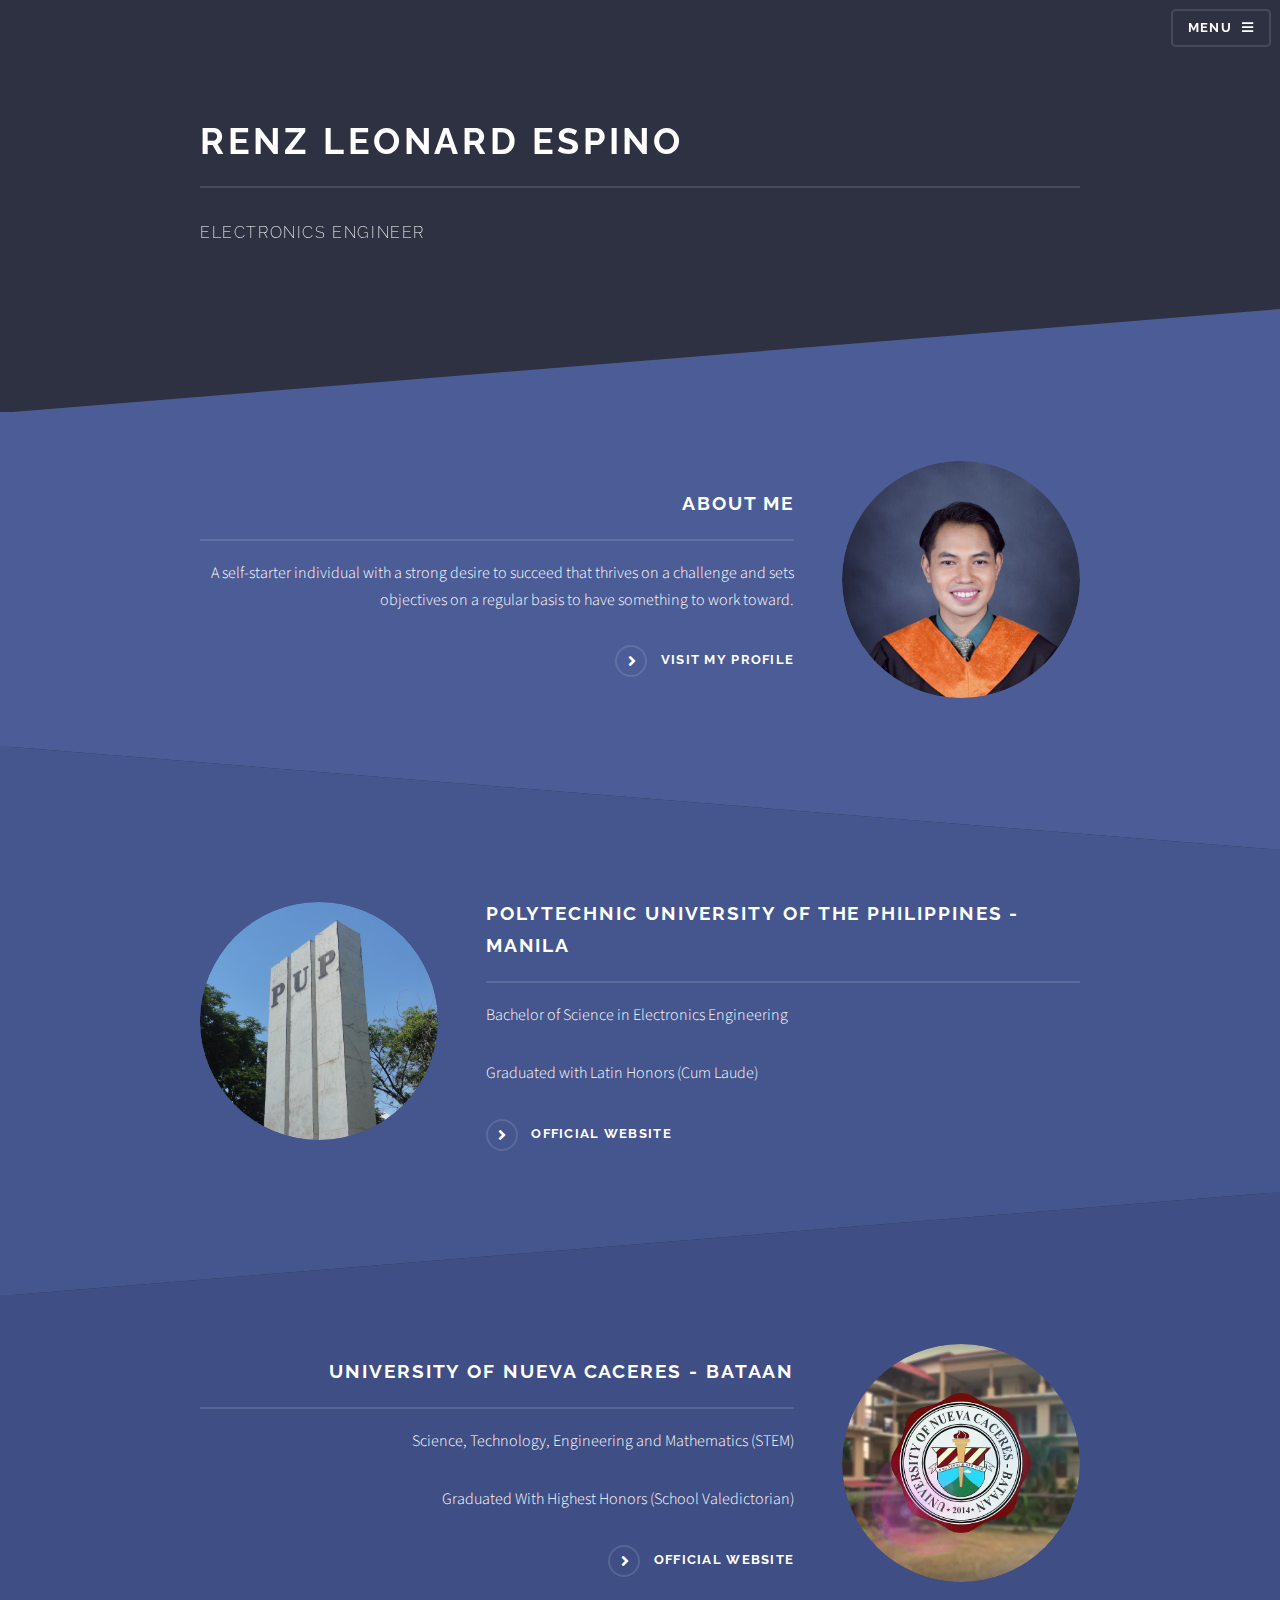
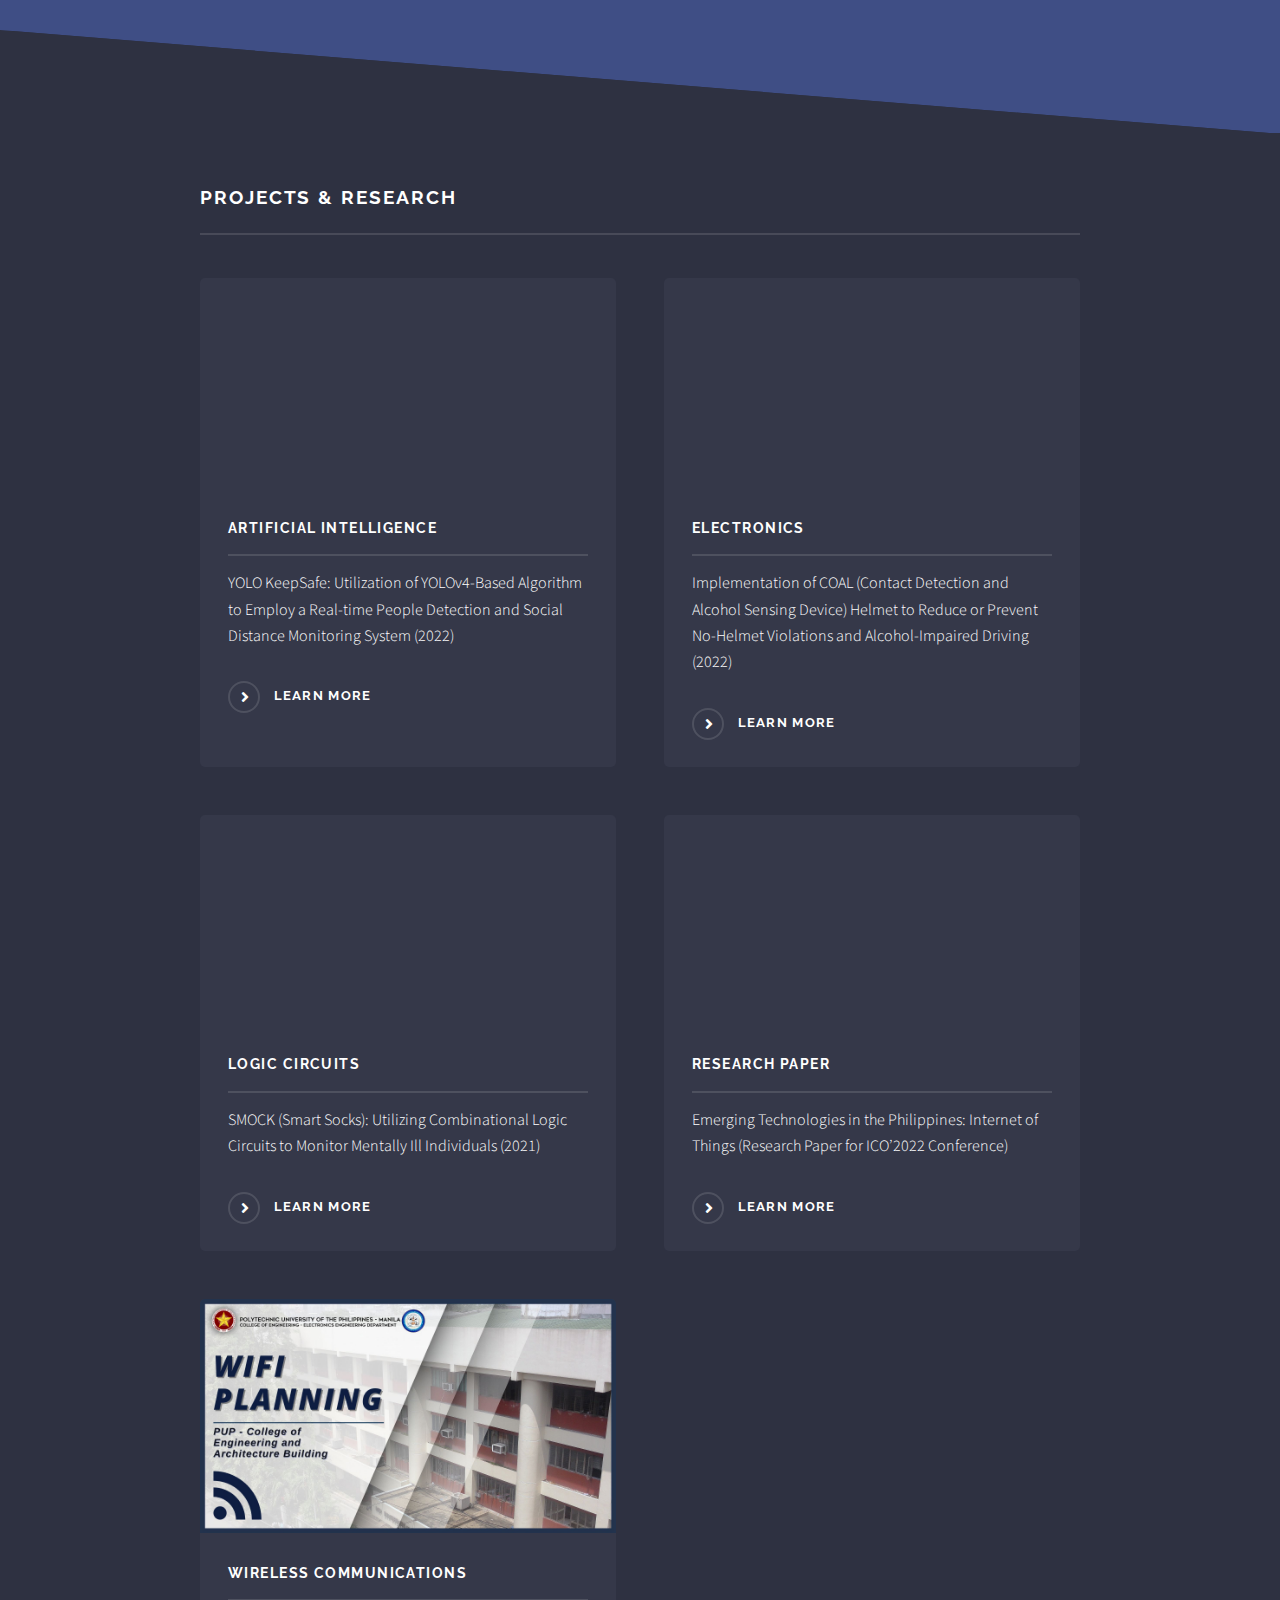
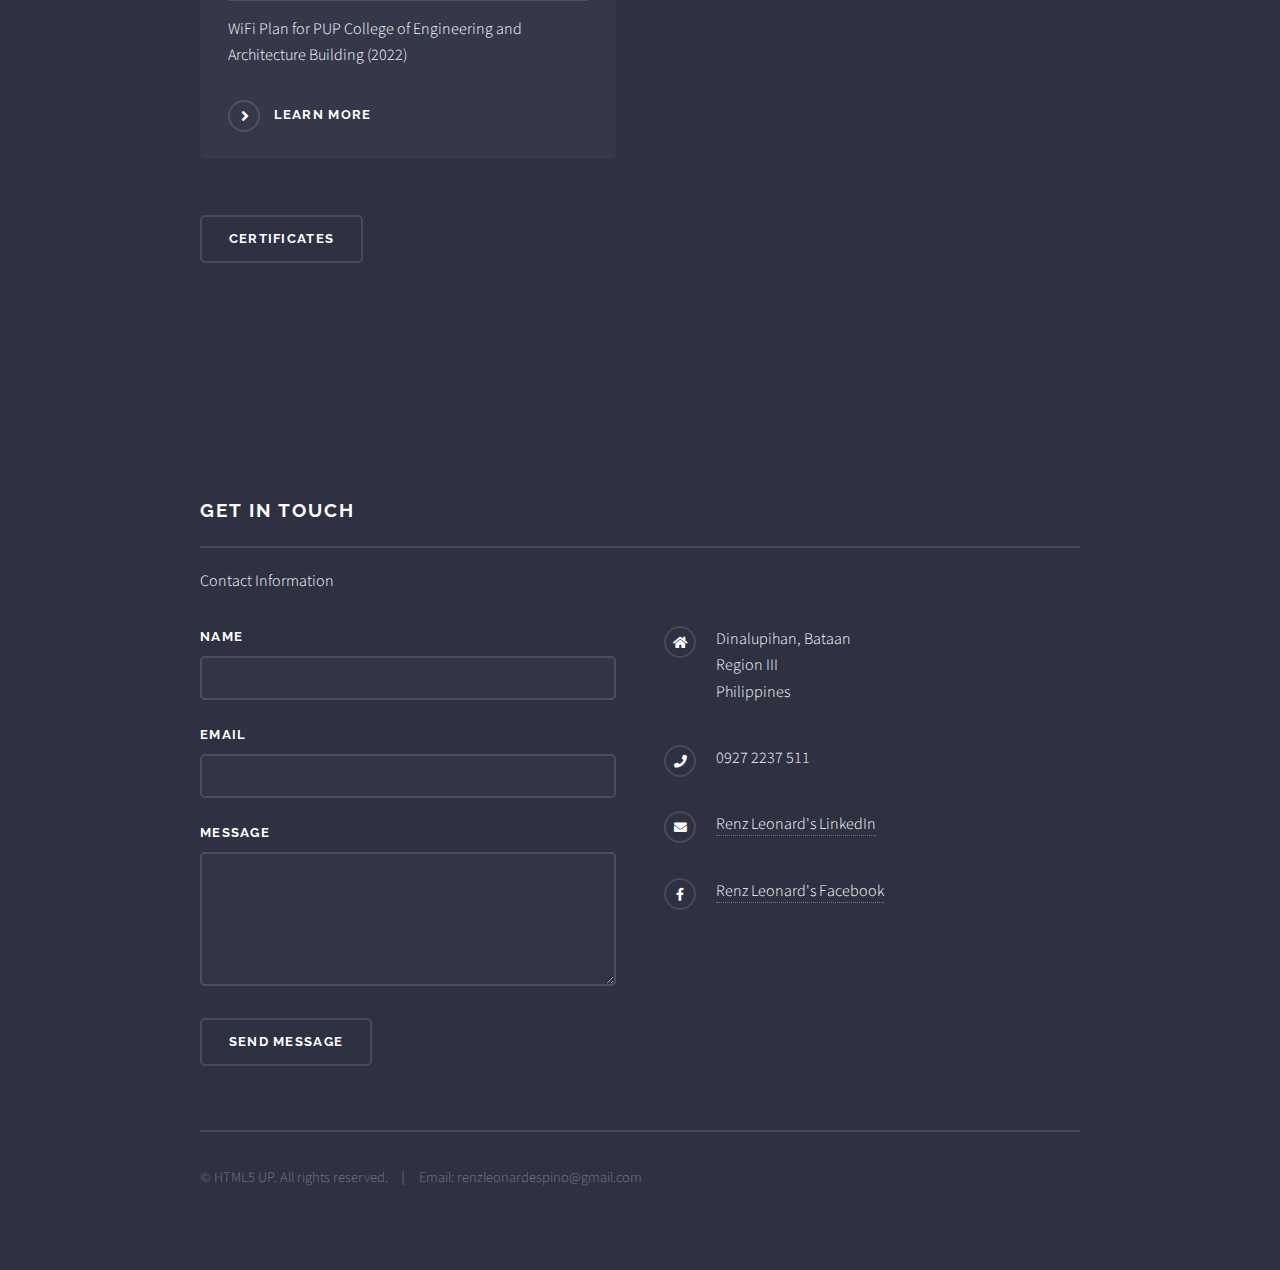
==== commit 7f5a5365: "Update index.html" ====
--- a/index.html
+++ b/index.html
@@ -94,7 +94,7 @@
 									<section class="features">
 										<article>
 											<div class="video-wrapper">
-												<iframe src="https://www.youtube.com/embed/xAJyUtGpZdg" width="720" height="480" title="A YouTube video" frameborder="0" allowfullscreen></iframe>
+												<iframe src="https://www.youtube.com/embed/P2RWRfvUJv4" width="560" height="315" title="YOLO KeepSafe Video Presentation" frameborder="0" allowfullscreen></iframe>
 											 </div>
 											<h3 class="major">Artificial Intelligence</h3>
 											<p>YOLO KeepSafe: Utilization of YOLOv4-Based Algorithm to Employ a Real-time People Detection and Social Distance Monitoring System (2022)</p>
@@ -119,7 +119,9 @@
 											<a href="https://drive.google.com/file/d/1w95Dk3qIgTiR0AowD19iCQeYGmDBcSWe/view?usp=sharing" class="special">Learn more</a>
 										</article>
 										<article>
-											<a href="#" class="image"><img src="images/iot.jpg" alt="" /></a>
+											<div class="video-wrapper">
+												<iframe src="https://www.youtube.com/embed/9A0nAYmvVEw?vq=hd1080" width="560" height="315" title="A YouTube video" frameborder="0" allowfullscreen></iframe>
+											 </div>
 											<h3 class="major">Research Paper</h3>
 											<p>Emerging Technologies in the Philippines: Internet of Things (Research Paper for ICO’2022 Conference)</p>
 											<a href="https://drive.google.com/file/d/1O7WIeM8ARnZzKr3AW18Tvva5mOTFrCoP/view?usp=sharing" class="special">Learn more</a>
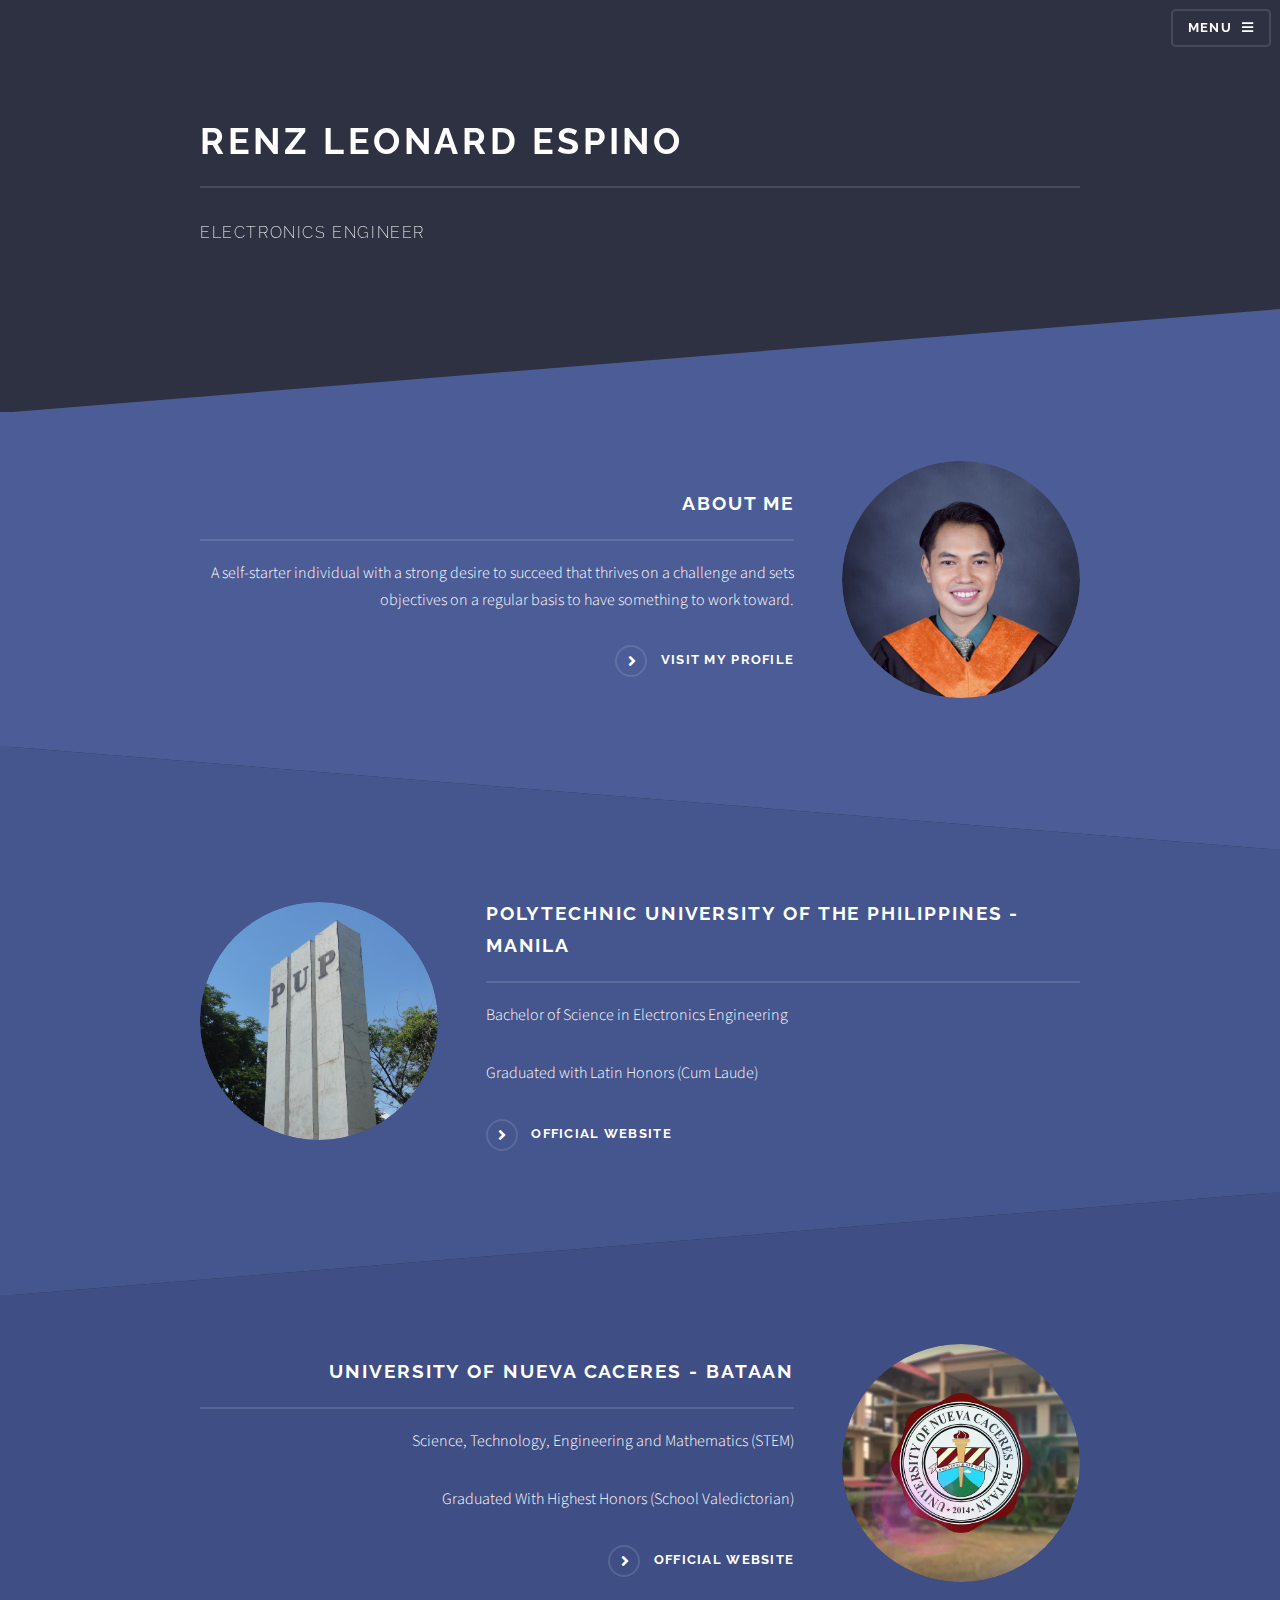
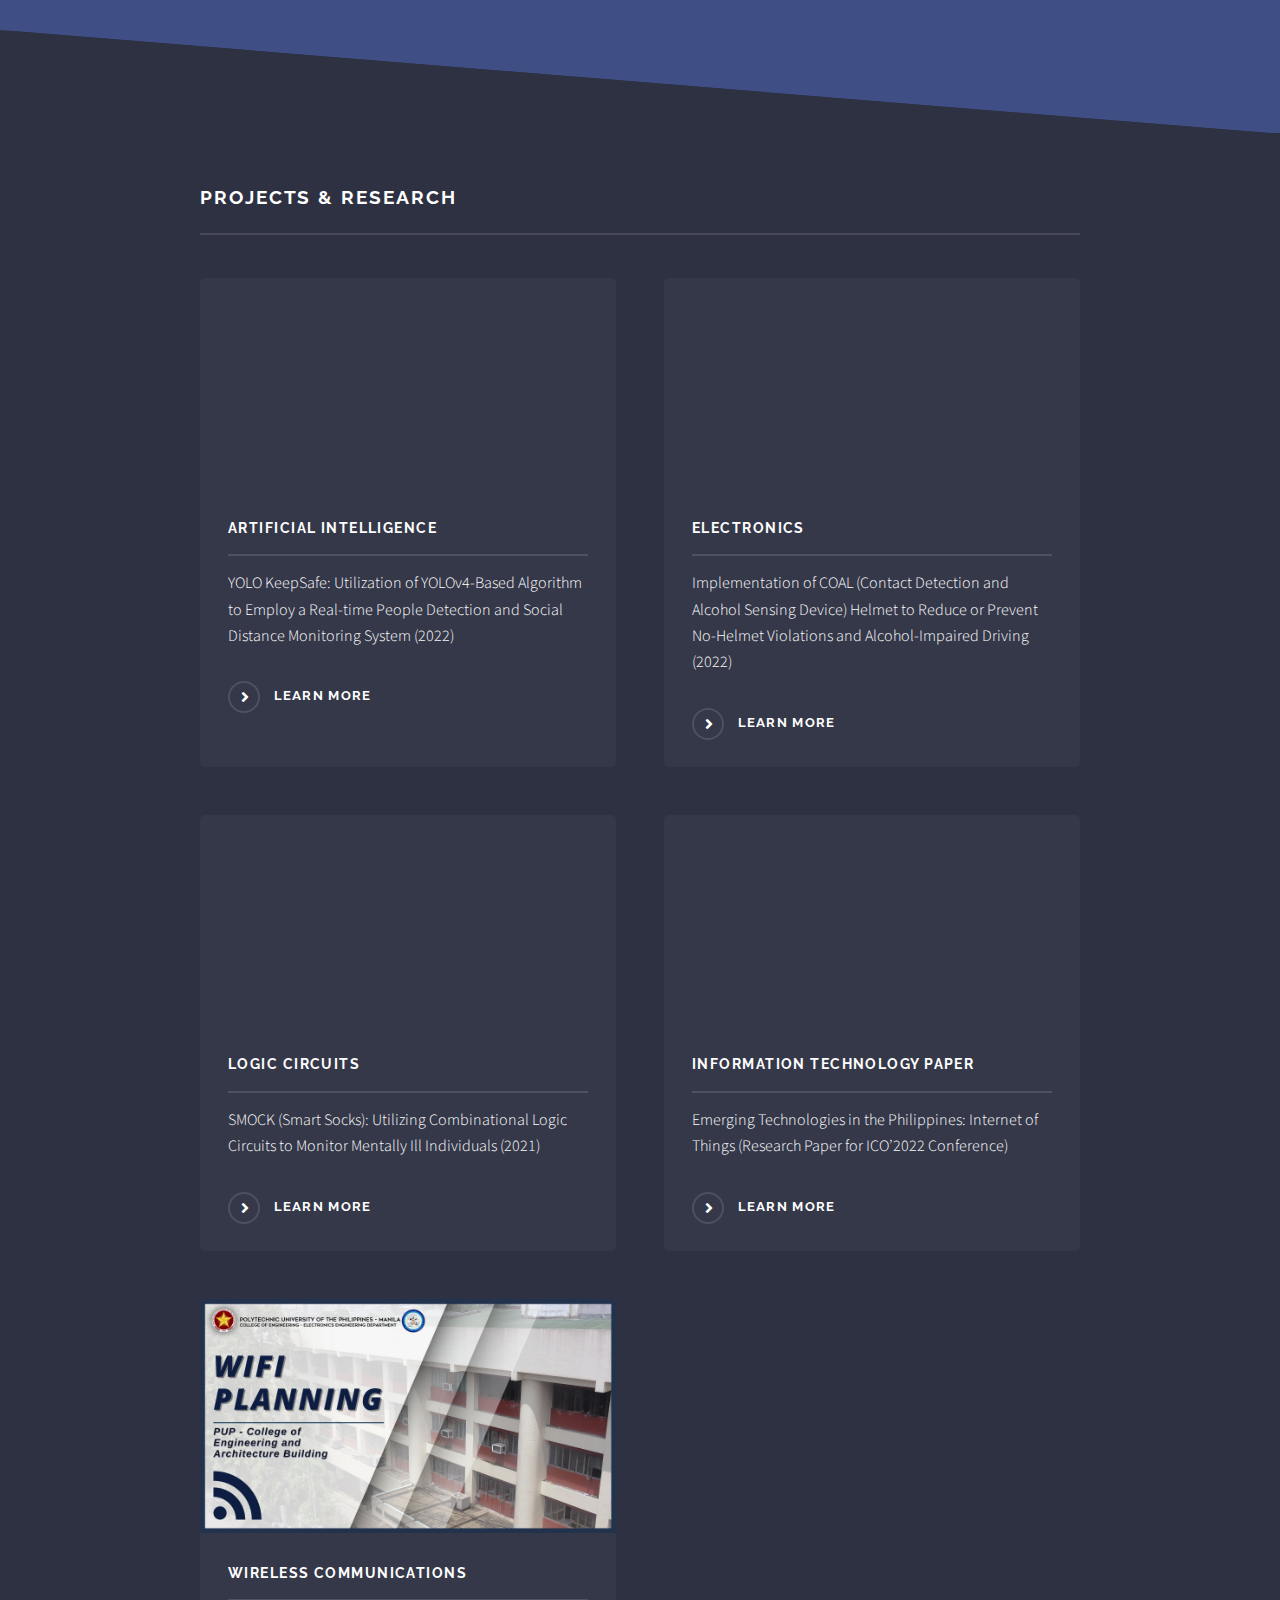
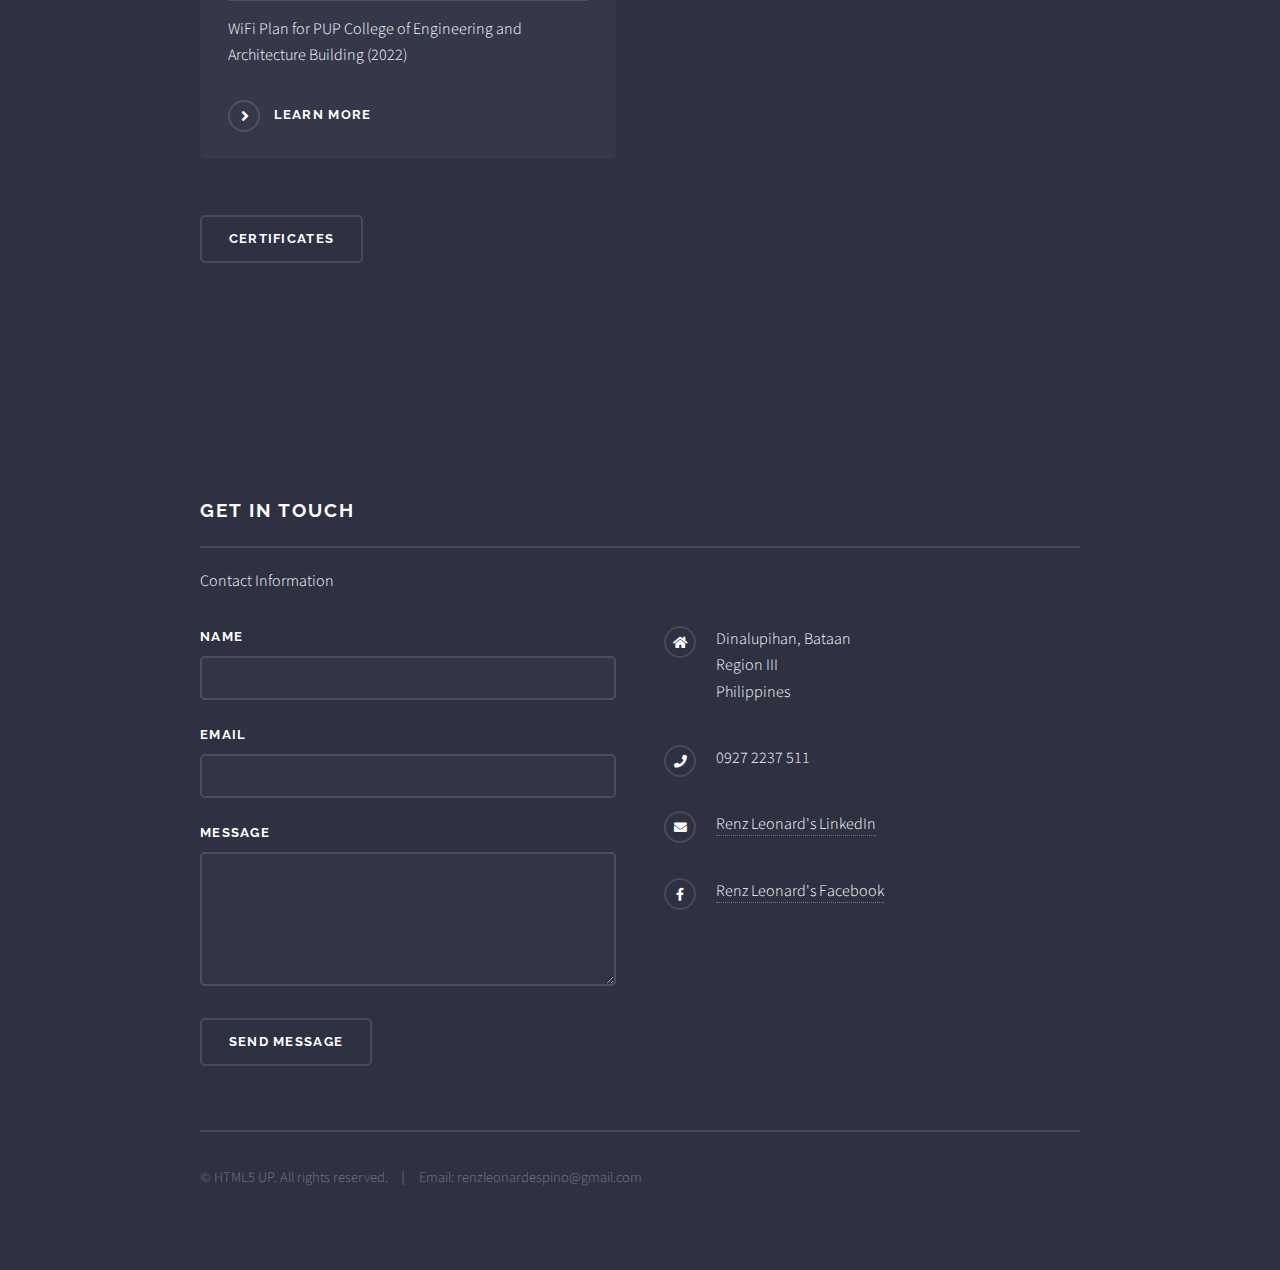
==== commit 0cac9d1b: "Update index.html" ====
--- a/index.html
+++ b/index.html
@@ -122,7 +122,7 @@
 											<div class="video-wrapper">
 												<iframe src="https://www.youtube.com/embed/9A0nAYmvVEw?vq=hd1080" width="560" height="315" title="A YouTube video" frameborder="0" allowfullscreen></iframe>
 											 </div>
-											<h3 class="major">Research Paper</h3>
+											<h3 class="major">Information Technology Paper</h3>
 											<p>Emerging Technologies in the Philippines: Internet of Things (Research Paper for ICO’2022 Conference)</p>
 											<a href="https://drive.google.com/file/d/1O7WIeM8ARnZzKr3AW18Tvva5mOTFrCoP/view?usp=sharing" class="special">Learn more</a>
 										</article>
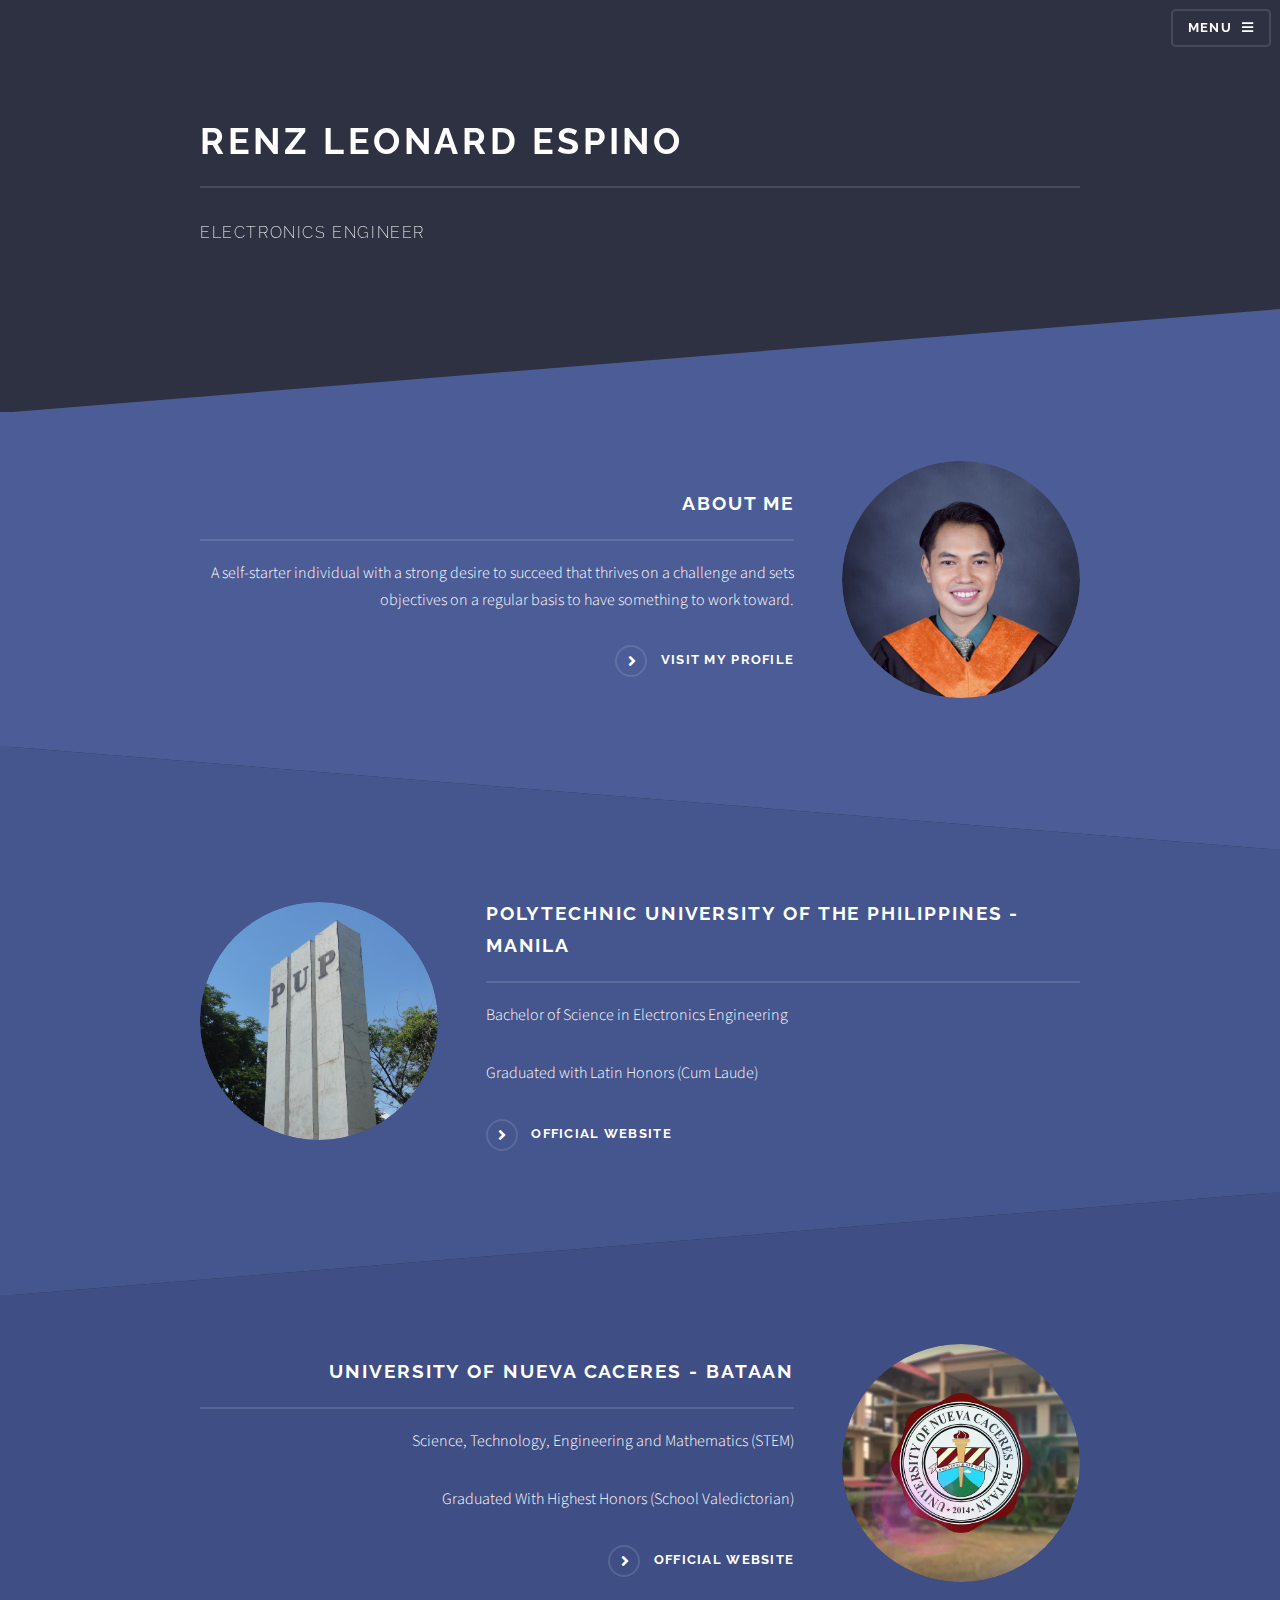
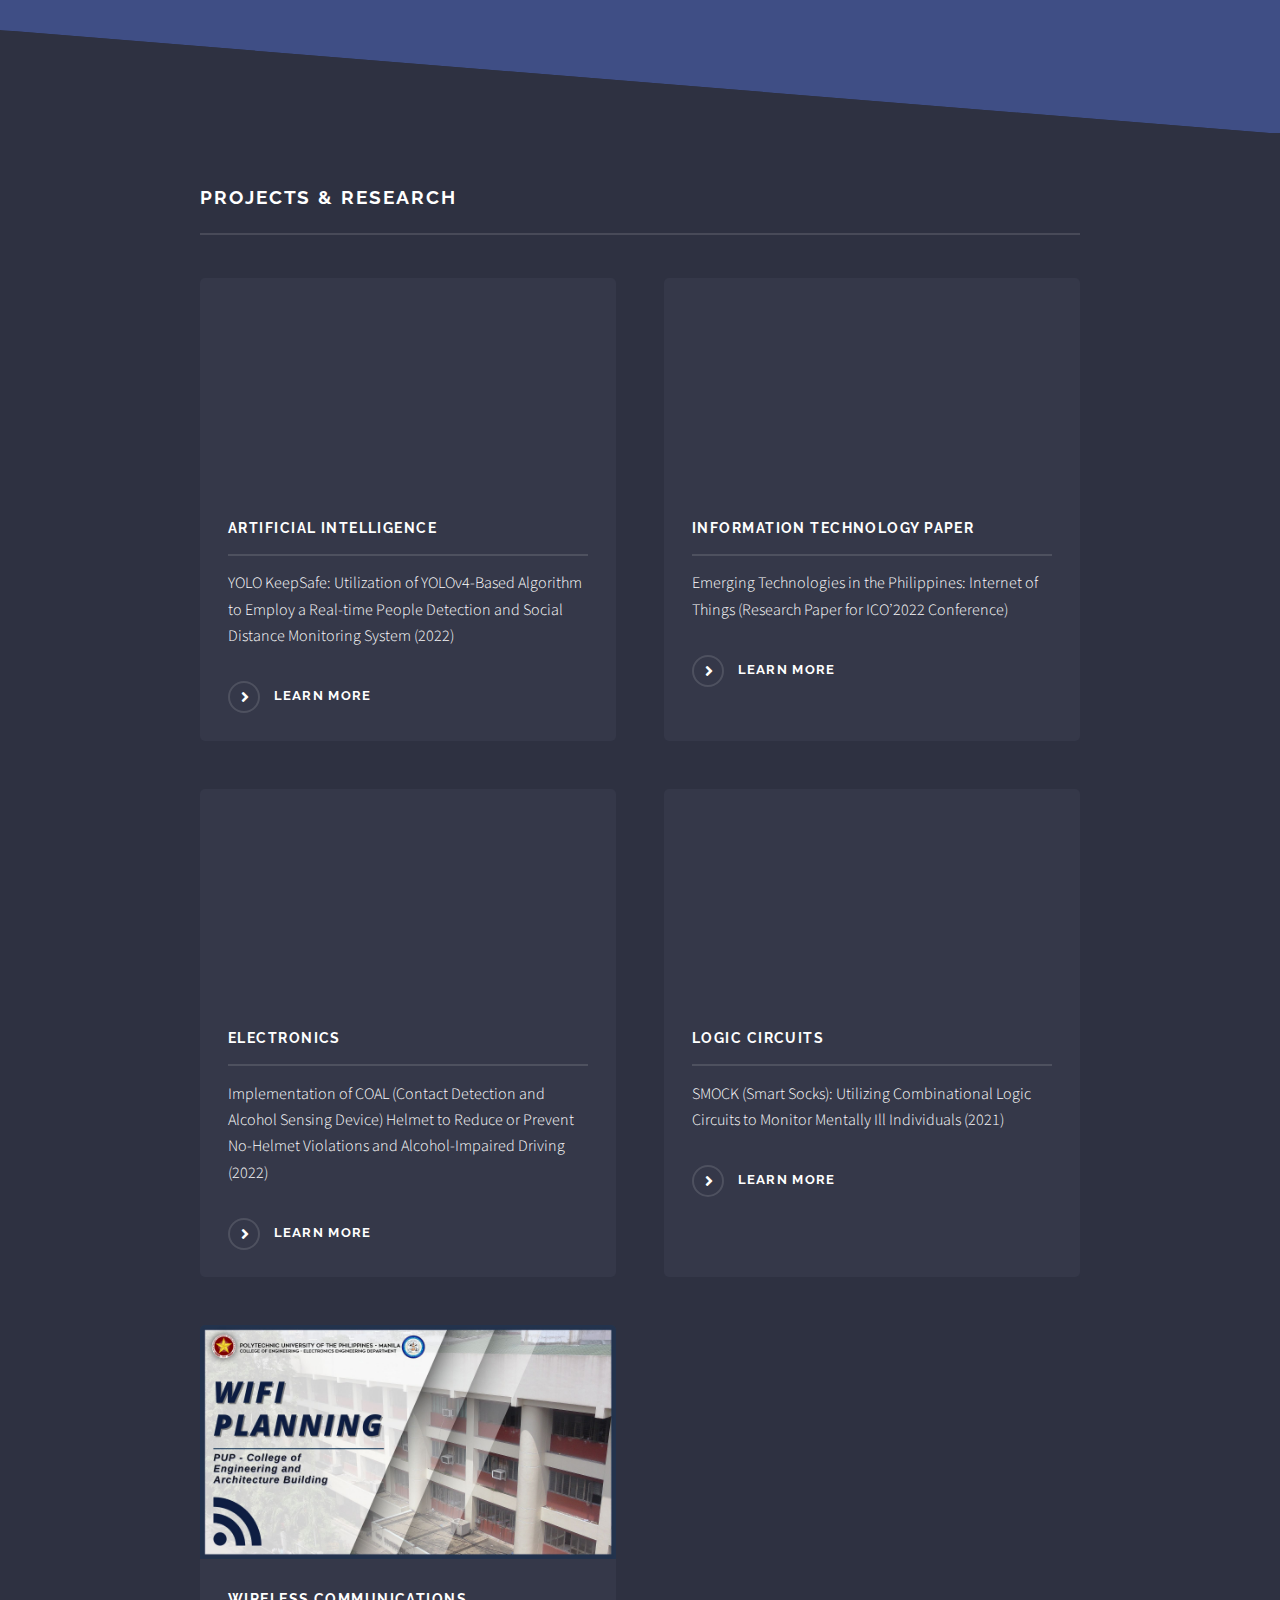
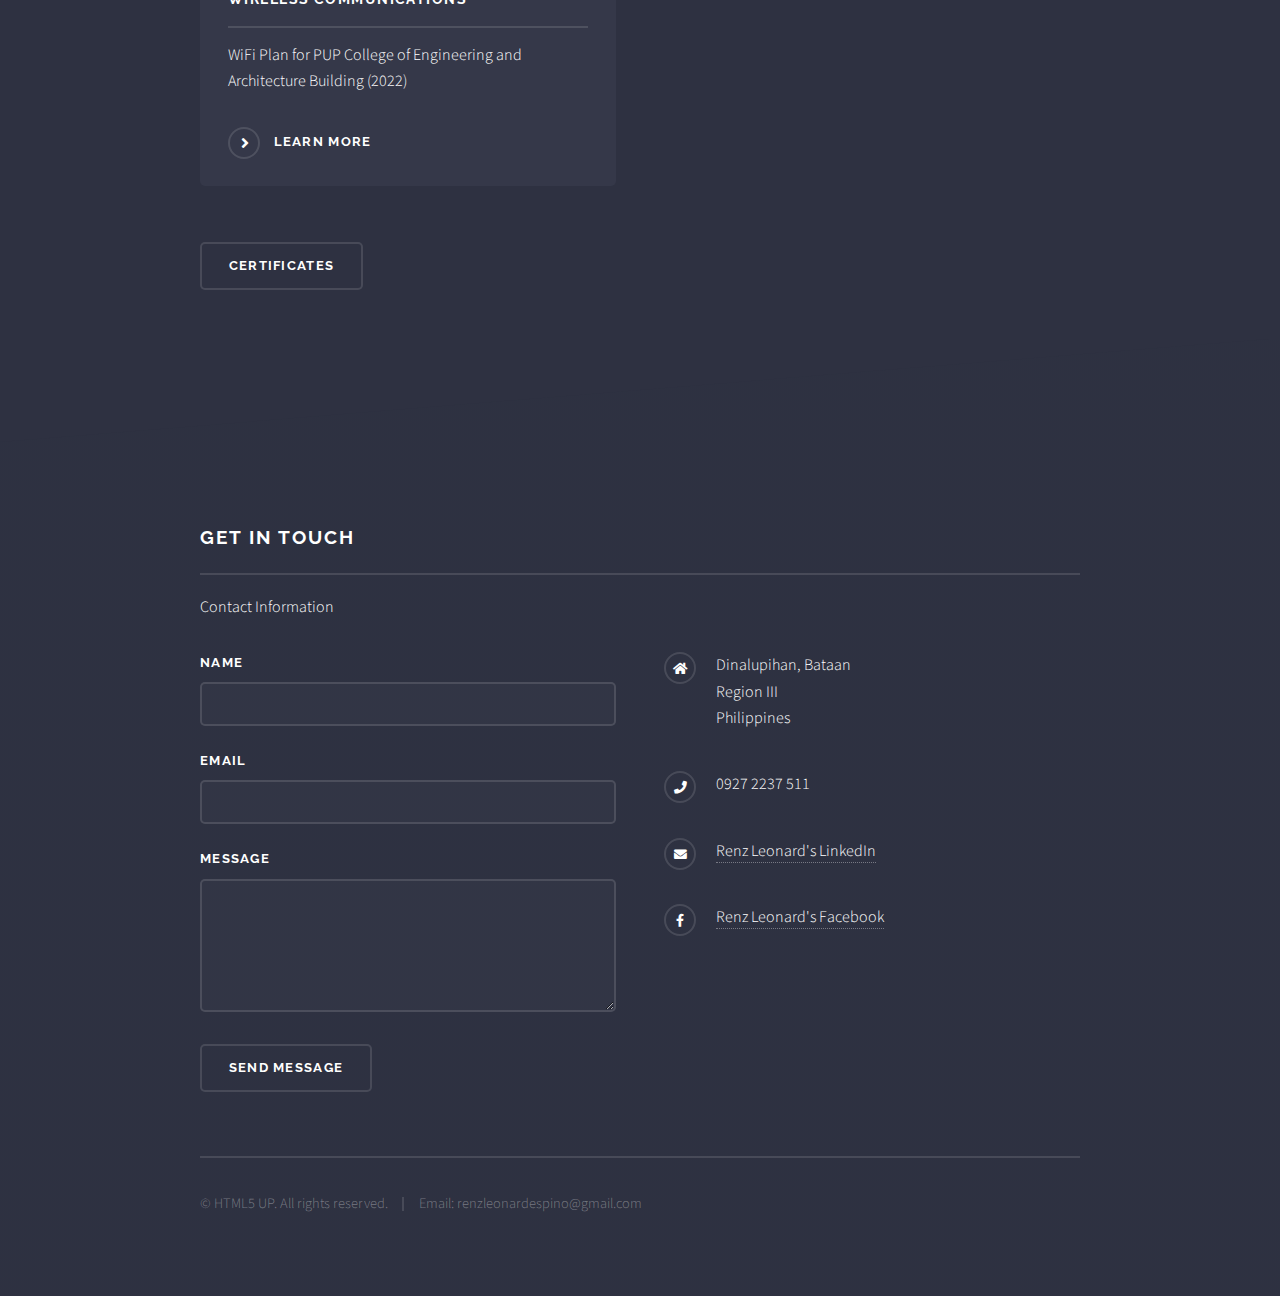
==== commit eda716e5: "Update index.html" ====
--- a/index.html
+++ b/index.html
@@ -102,6 +102,14 @@
 										</article>
 										<article>
 											<div class="video-wrapper">
+												<iframe src="https://www.youtube.com/embed/9A0nAYmvVEw?vq=hd1080" width="560" height="315" title="A YouTube video" frameborder="0" allowfullscreen></iframe>
+											 </div>
+											<h3 class="major">Information Technology Paper</h3>
+											<p>Emerging Technologies in the Philippines: Internet of Things (Research Paper for ICO’2022 Conference)</p>
+											<a href="https://drive.google.com/file/d/1O7WIeM8ARnZzKr3AW18Tvva5mOTFrCoP/view?usp=sharing" class="special">Learn more</a>
+										</article>
+										<article>
+											<div class="video-wrapper">
 												<iframe src="https://www.youtube.com/embed/Xf5uSEzjh30" width="720" height="480" title="COAL Helmet  - A Technopreneurship Video Presentation" frameborder="0" allowfullscreen></iframe>
 											 </div>
 		
@@ -117,14 +125,6 @@
 											<h3 class="major">Logic Circuits</h3>
 											<p>SMOCK (Smart Socks): Utilizing Combinational Logic Circuits to Monitor Mentally Ill Individuals (2021)</p>
 											<a href="https://drive.google.com/file/d/1w95Dk3qIgTiR0AowD19iCQeYGmDBcSWe/view?usp=sharing" class="special">Learn more</a>
-										</article>
-										<article>
-											<div class="video-wrapper">
-												<iframe src="https://www.youtube.com/embed/9A0nAYmvVEw?vq=hd1080" width="560" height="315" title="A YouTube video" frameborder="0" allowfullscreen></iframe>
-											 </div>
-											<h3 class="major">Information Technology Paper</h3>
-											<p>Emerging Technologies in the Philippines: Internet of Things (Research Paper for ICO’2022 Conference)</p>
-											<a href="https://drive.google.com/file/d/1O7WIeM8ARnZzKr3AW18Tvva5mOTFrCoP/view?usp=sharing" class="special">Learn more</a>
 										</article>
 										<article>
 											<a href="#" class="image"><img src="images/wifiplan.jpg" alt="" /></a>
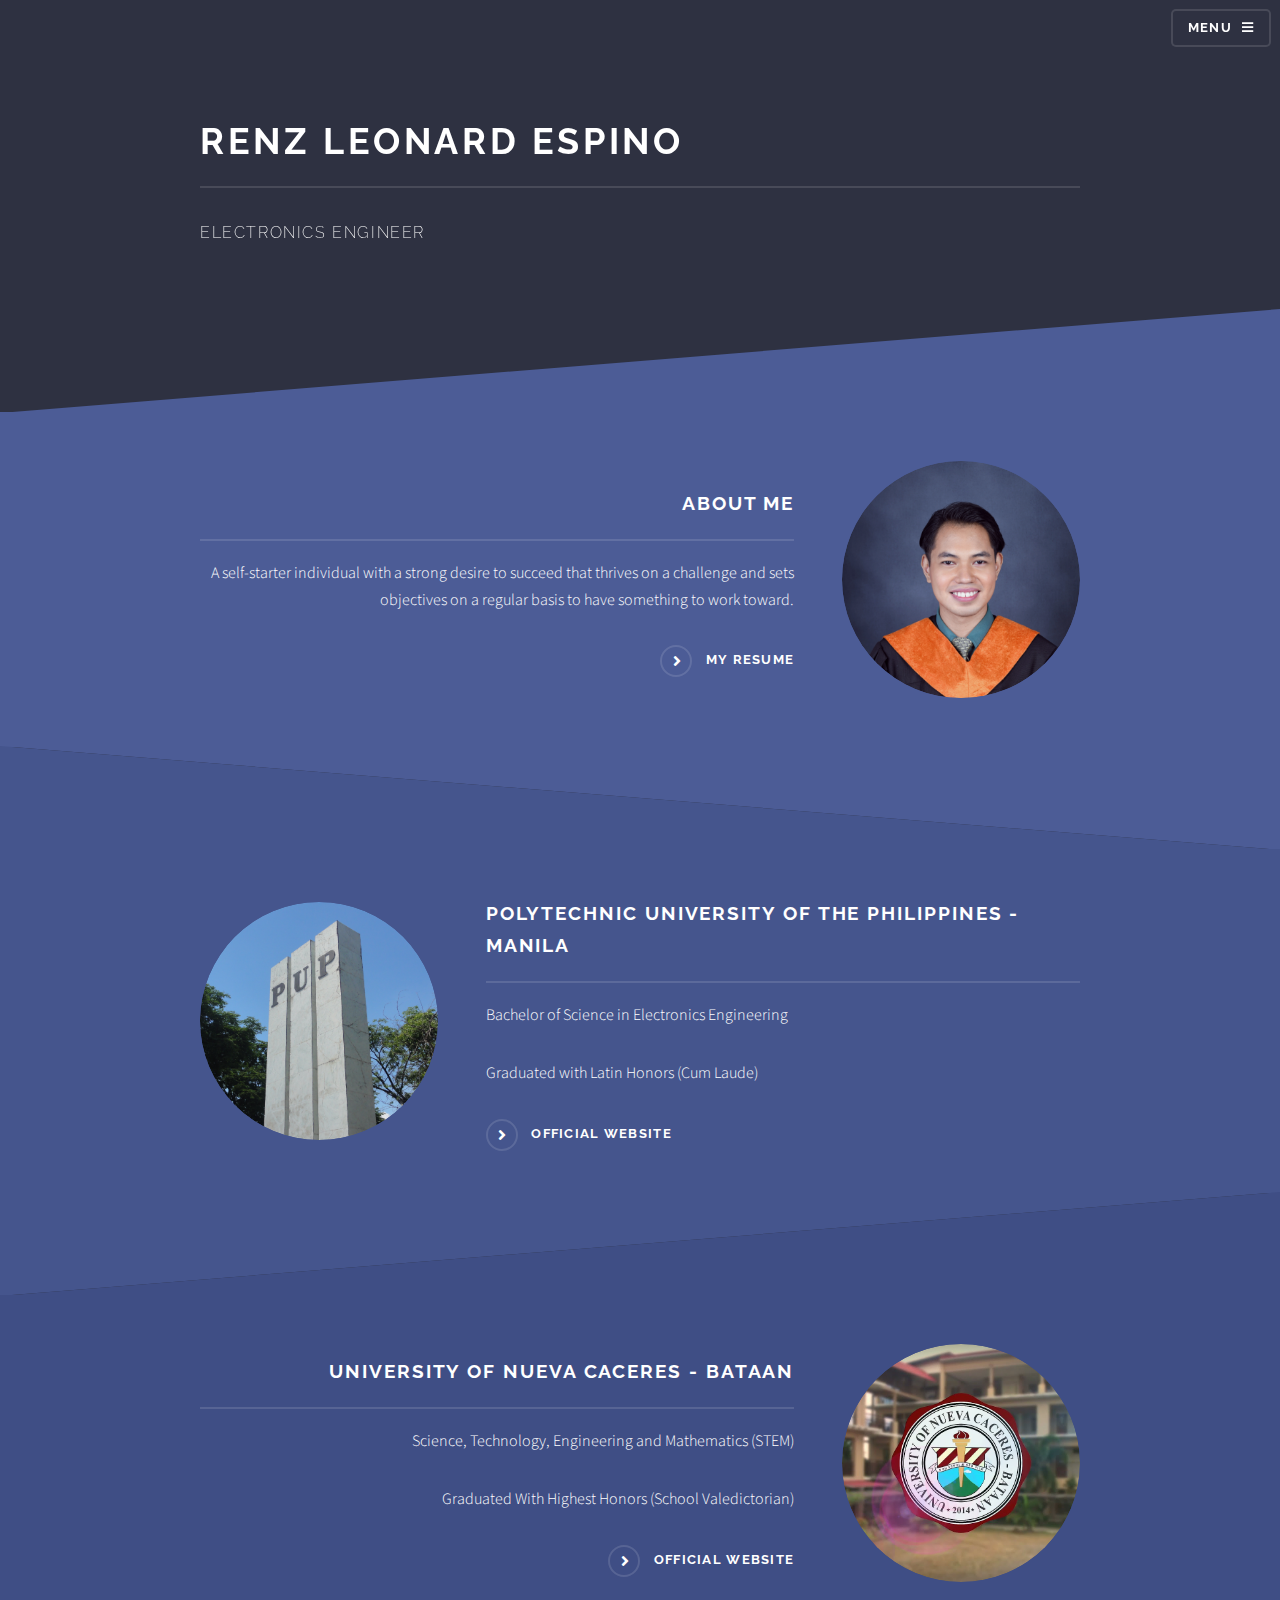
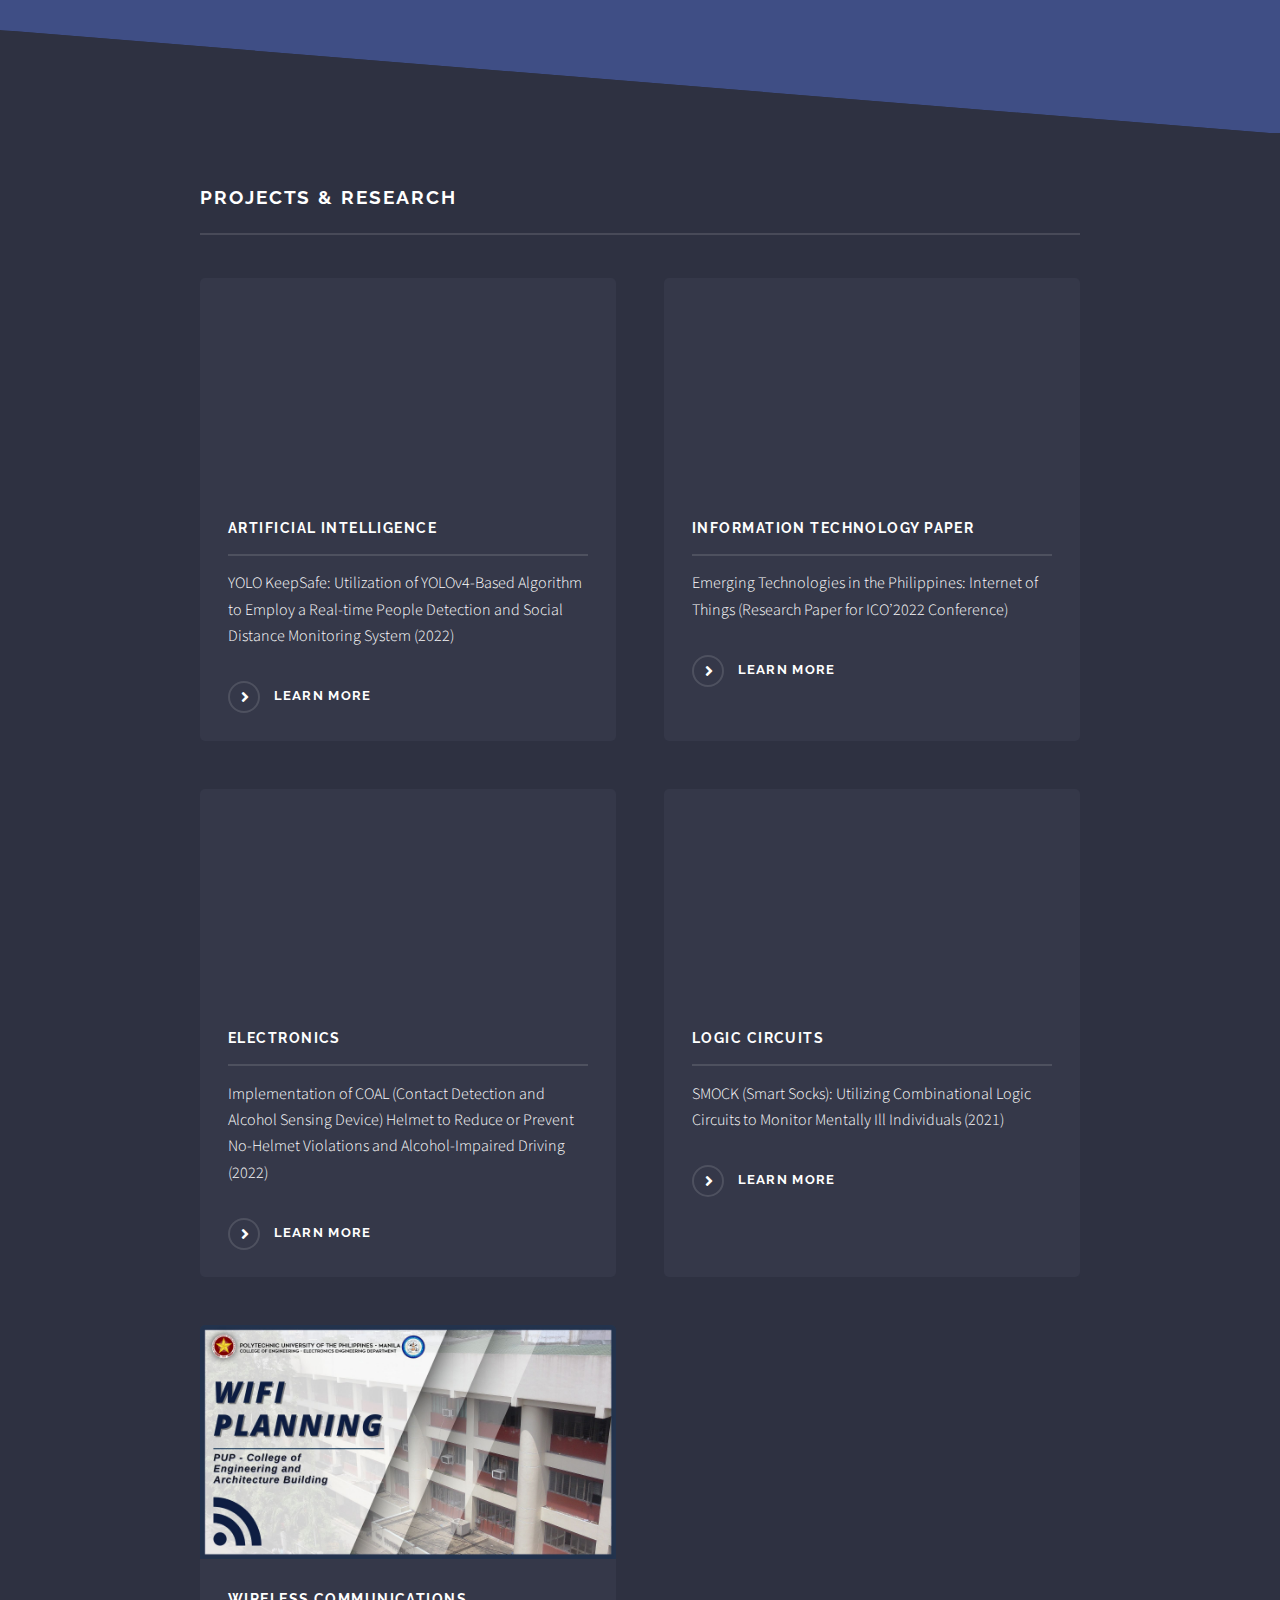
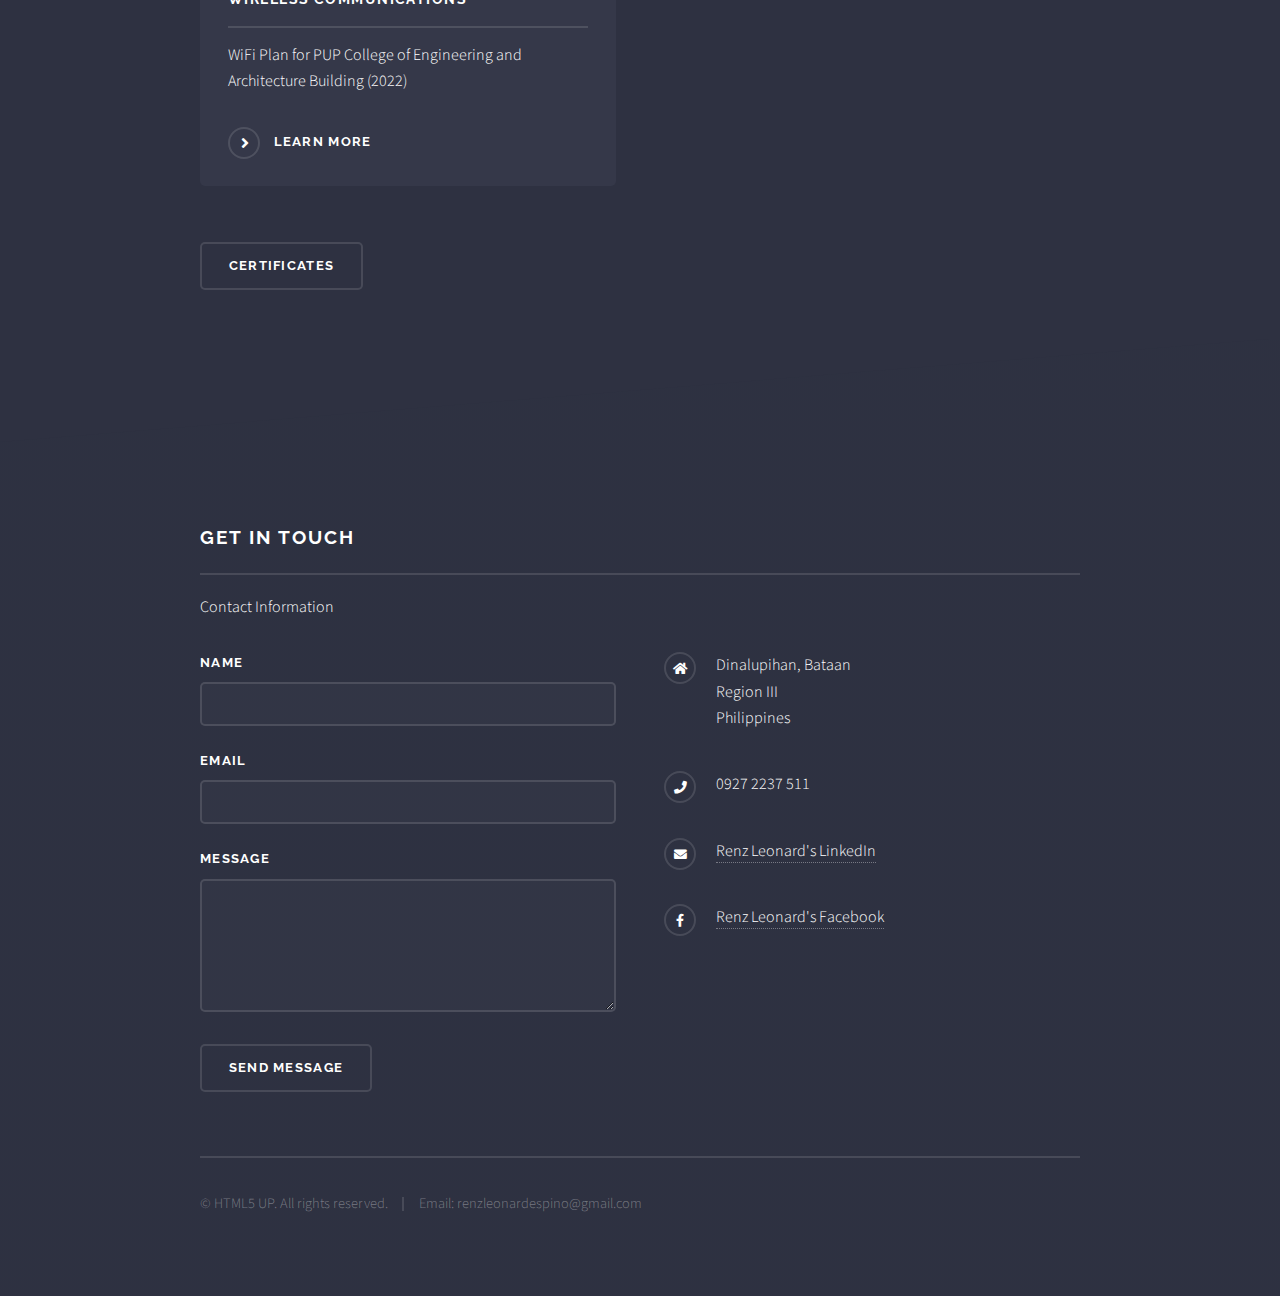
==== commit cb090250: "Update index.html" ====
--- a/index.html
+++ b/index.html
@@ -51,11 +51,11 @@
 						<!-- One -->
 							<section id="one" class="wrapper spotlight style1">
 								<div class="inner">
-									<a href="images/pfp.jpg" class="image"><img src="images/pfp.jpg" alt="" /></a>
+									<a href="images/pfp.jpg" target="_blank" class="image"><img src="images/pfp.jpg" alt="" /></a>
 									<div class="content">
 										<h2 class="major">About Me</h2>
 										<p>A self-starter individual with a strong desire to succeed that thrives on a challenge and sets objectives on a regular basis to have something to work toward.</p>
-										<a href="https://www.facebook.com/newtonic.einstein" class="special">Visit my Profile</a>
+										<a href="https://www.canva.com/design/DAFZy5wrVmU/Zyiz96JipWPKUD93azp-DQ/view?website#2" target="_blank" class="special">My Resume</a>
 									</div>
 								</div>
 							</section>
@@ -63,12 +63,12 @@
 						<!-- Two -->
 							<section id="two" class="wrapper alt spotlight style2">
 								<div class="inner">
-									<a href="#" class="image"><img src="images/pupwp.jpg" alt="" /></a>
+									<a href="images/pupwp.jpg" target="_blank" class="image"><img src="images/pupwp.jpg" alt="" /></a>
 									<div class="content">
 										<h2 class="major">Polytechnic University of the Philippines - Manila</h2>
 										<p>Bachelor of Science in Electronics Engineering</p>
 										<p>Graduated with Latin Honors (Cum Laude)</p>
-										<a href="https://www.pup.edu.ph/" class="special">Official Website</a>
+										<a href="https://www.pup.edu.ph/" target="_blank" class="special">Official Website</a>
 									</div>
 								</div>
 							</section>
@@ -76,12 +76,12 @@
 						<!-- Three -->
 							<section id="three" class="wrapper spotlight style3">
 								<div class="inner">
-									<a href="#" class="image"><img src="images/unc.jpg" alt="" /></a>
+									<a href="images/unc.jpg" target="_blank" class="image"><img src="images/unc.jpg" alt="" /></a>
 									<div class="content">
 										<h2 class="major">University of Nueva Caceres - Bataan</h2>
 										<p>Science, Technology, Engineering and Mathematics (STEM)</p>
 										<p>Graduated With Highest Honors (School Valedictorian)</p>
-										<a href="https://uncbataan.edu.ph/" class="special">Official Website</a>
+										<a href="https://uncbataan.edu.ph/" target="_blank" class="special">Official Website</a>
 									</div>
 								</div>
 							</section>
@@ -98,7 +98,7 @@
 											 </div>
 											<h3 class="major">Artificial Intelligence</h3>
 											<p>YOLO KeepSafe: Utilization of YOLOv4-Based Algorithm to Employ a Real-time People Detection and Social Distance Monitoring System (2022)</p>
-											<a href="https://www.youtube.com/watch?v=P2RWRfvUJv4" class="special">Learn more</a>
+											<a href="https://drive.google.com/file/d/1XKJWhPhwk6Clko8enGa2qeU-vpWgVk9l/view?usp=share_link" target="_blank" class="special">Learn more</a>
 										</article>
 										<article>
 											<div class="video-wrapper">
@@ -106,7 +106,7 @@
 											 </div>
 											<h3 class="major">Information Technology Paper</h3>
 											<p>Emerging Technologies in the Philippines: Internet of Things (Research Paper for ICO’2022 Conference)</p>
-											<a href="https://drive.google.com/file/d/1O7WIeM8ARnZzKr3AW18Tvva5mOTFrCoP/view?usp=sharing" class="special">Learn more</a>
+											<a href="https://drive.google.com/file/d/1O7WIeM8ARnZzKr3AW18Tvva5mOTFrCoP/view?usp=sharing" target="_blank" class="special">Learn more</a>
 										</article>
 										<article>
 											<div class="video-wrapper">
@@ -115,7 +115,7 @@
 		
 											<h3 class="major">Electronics</h3>
 											<p>Implementation of COAL (Contact Detection and Alcohol Sensing Device) Helmet to Reduce or Prevent No-Helmet Violations and Alcohol-Impaired Driving (2022)</p>
-											<a href="https://drive.google.com/file/d/1uDc2jYpknhP86QKxcWuU0TUvBN64nIRC/view?usp=sharing" class="special">Learn more</a>
+											<a href="https://drive.google.com/file/d/1uDc2jYpknhP86QKxcWuU0TUvBN64nIRC/view?usp=sharing" target="_blank" class="special">Learn more</a>
 										</article>
 										<article>
 											<div class="video-wrapper">
@@ -124,13 +124,13 @@
 											
 											<h3 class="major">Logic Circuits</h3>
 											<p>SMOCK (Smart Socks): Utilizing Combinational Logic Circuits to Monitor Mentally Ill Individuals (2021)</p>
-											<a href="https://drive.google.com/file/d/1w95Dk3qIgTiR0AowD19iCQeYGmDBcSWe/view?usp=sharing" class="special">Learn more</a>
+											<a href="https://drive.google.com/file/d/1w95Dk3qIgTiR0AowD19iCQeYGmDBcSWe/view?usp=sharing" target="_blank" class="special">Learn more</a>
 										</article>
 										<article>
-											<a href="#" class="image"><img src="images/wifiplan.jpg" alt="" /></a>
+											<a href="images/wifiplan.jpg" target="_blank" class="image"><img src="images/wifiplan.jpg" alt="" /></a>
 											<h3 class="major">Wireless Communications</h3>
 											<p>WiFi Plan for PUP College of Engineering and Architecture Building (2022)</p>
-											<a href="https://drive.google.com/file/d/1h_Vr669UzvollTrdpn4iukMDraVhAuZg/view?usp=sharing" class="special">Learn more</a>
+											<a href="https://drive.google.com/file/d/1h_Vr669UzvollTrdpn4iukMDraVhAuZg/view?usp=sharing" target="_blank" class="special">Learn more</a>
 										</article>
 									</section>
 									<ul class="actions">
@@ -172,8 +172,8 @@
 									Philippines
 								</li>
 								<li class="icon solid fa-phone">0927 2237 511</li>
-								<li class="icon solid fa-envelope"><a href="https://www.linkedin.com/in/renz-leonard-espino-573bb7226/">Renz Leonard's LinkedIn</a></li>
-								<li class="icon brands fa-facebook-f"><a href="https://www.facebook.com/newtonic.einstein">Renz Leonard's Facebook</a></li>
+								<li class="icon solid fa-envelope"><a href="https://www.linkedin.com/in/renz-leonard-espino-573bb7226/" target="_blank">Renz Leonard's LinkedIn</a></li>
+								<li class="icon brands fa-facebook-f"><a href="https://www.facebook.com/newtonic.einstein" target="_blank">Renz Leonard's Facebook</a></li>
 							</ul>
 							<ul class="copyright">
 								<li>&copy; HTML5 UP. All rights reserved.</li><li>Email: renzleonardespino@gmail.com</a></li>
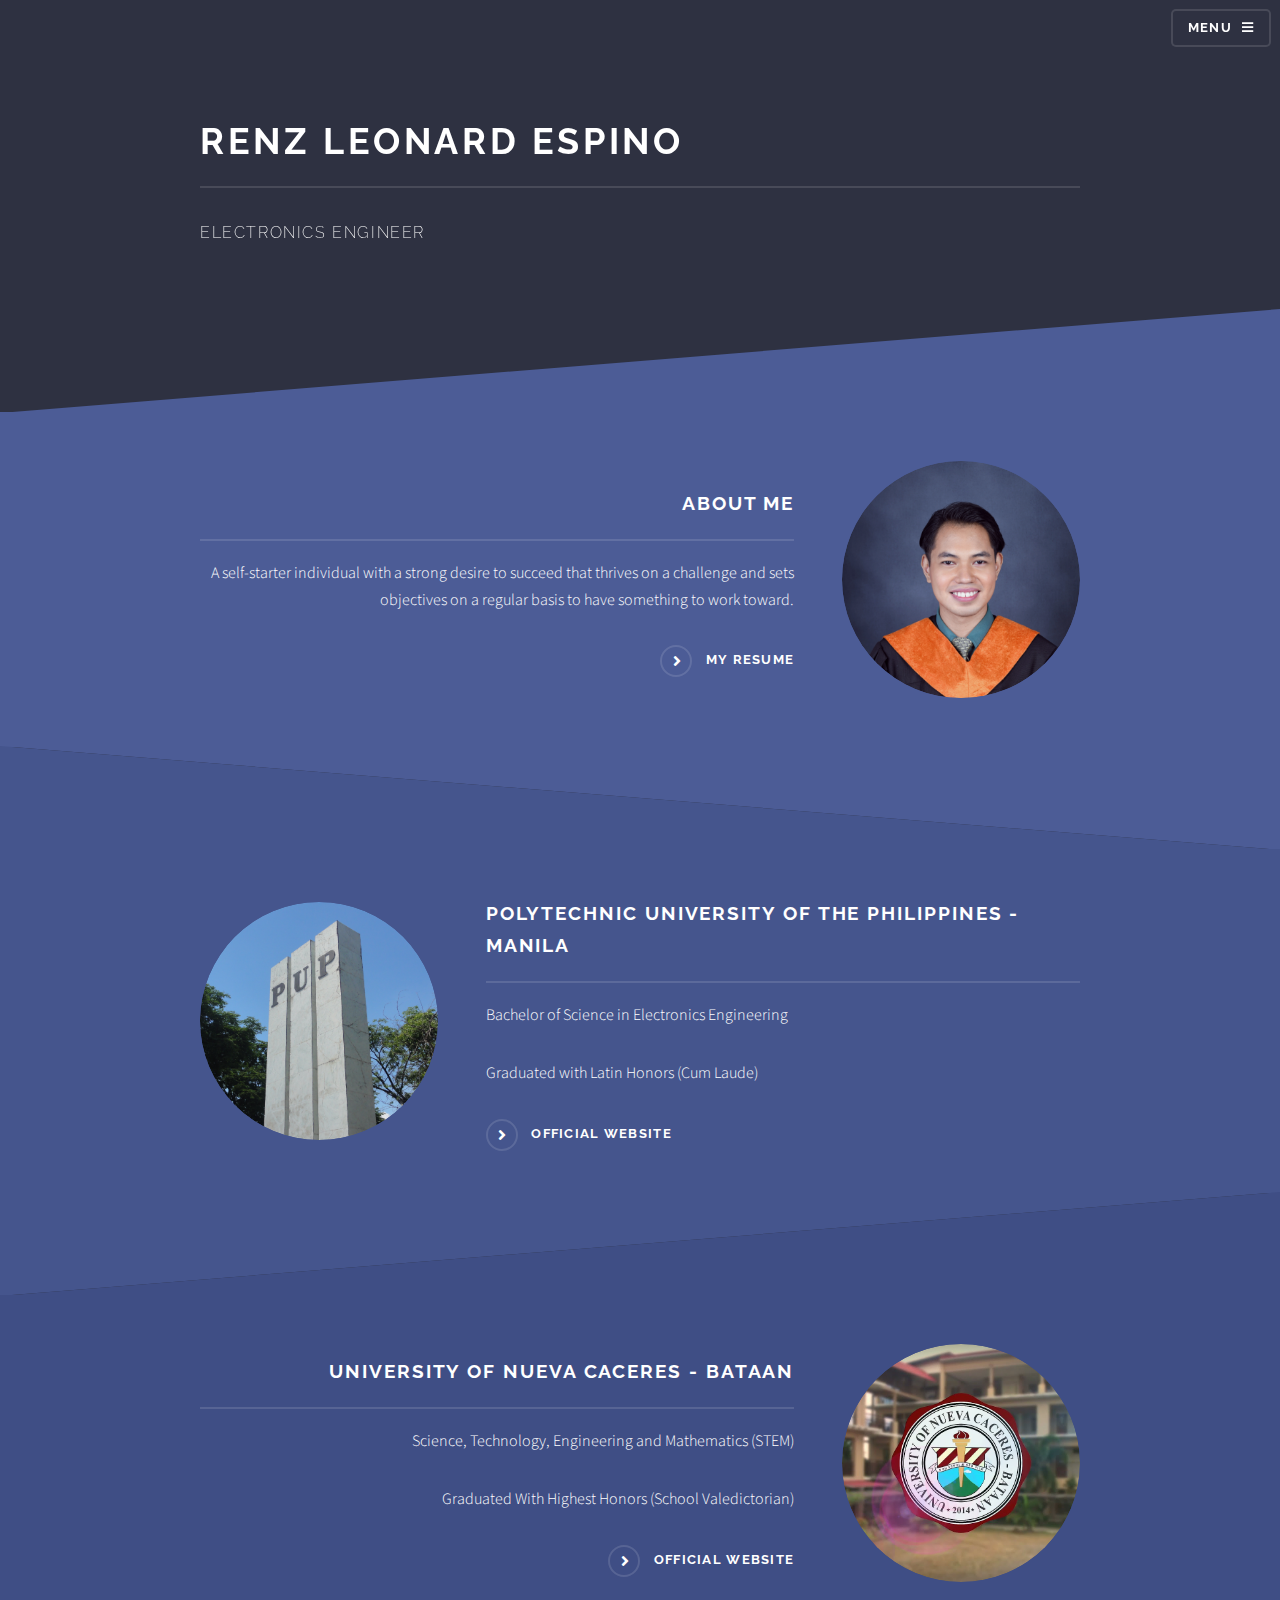
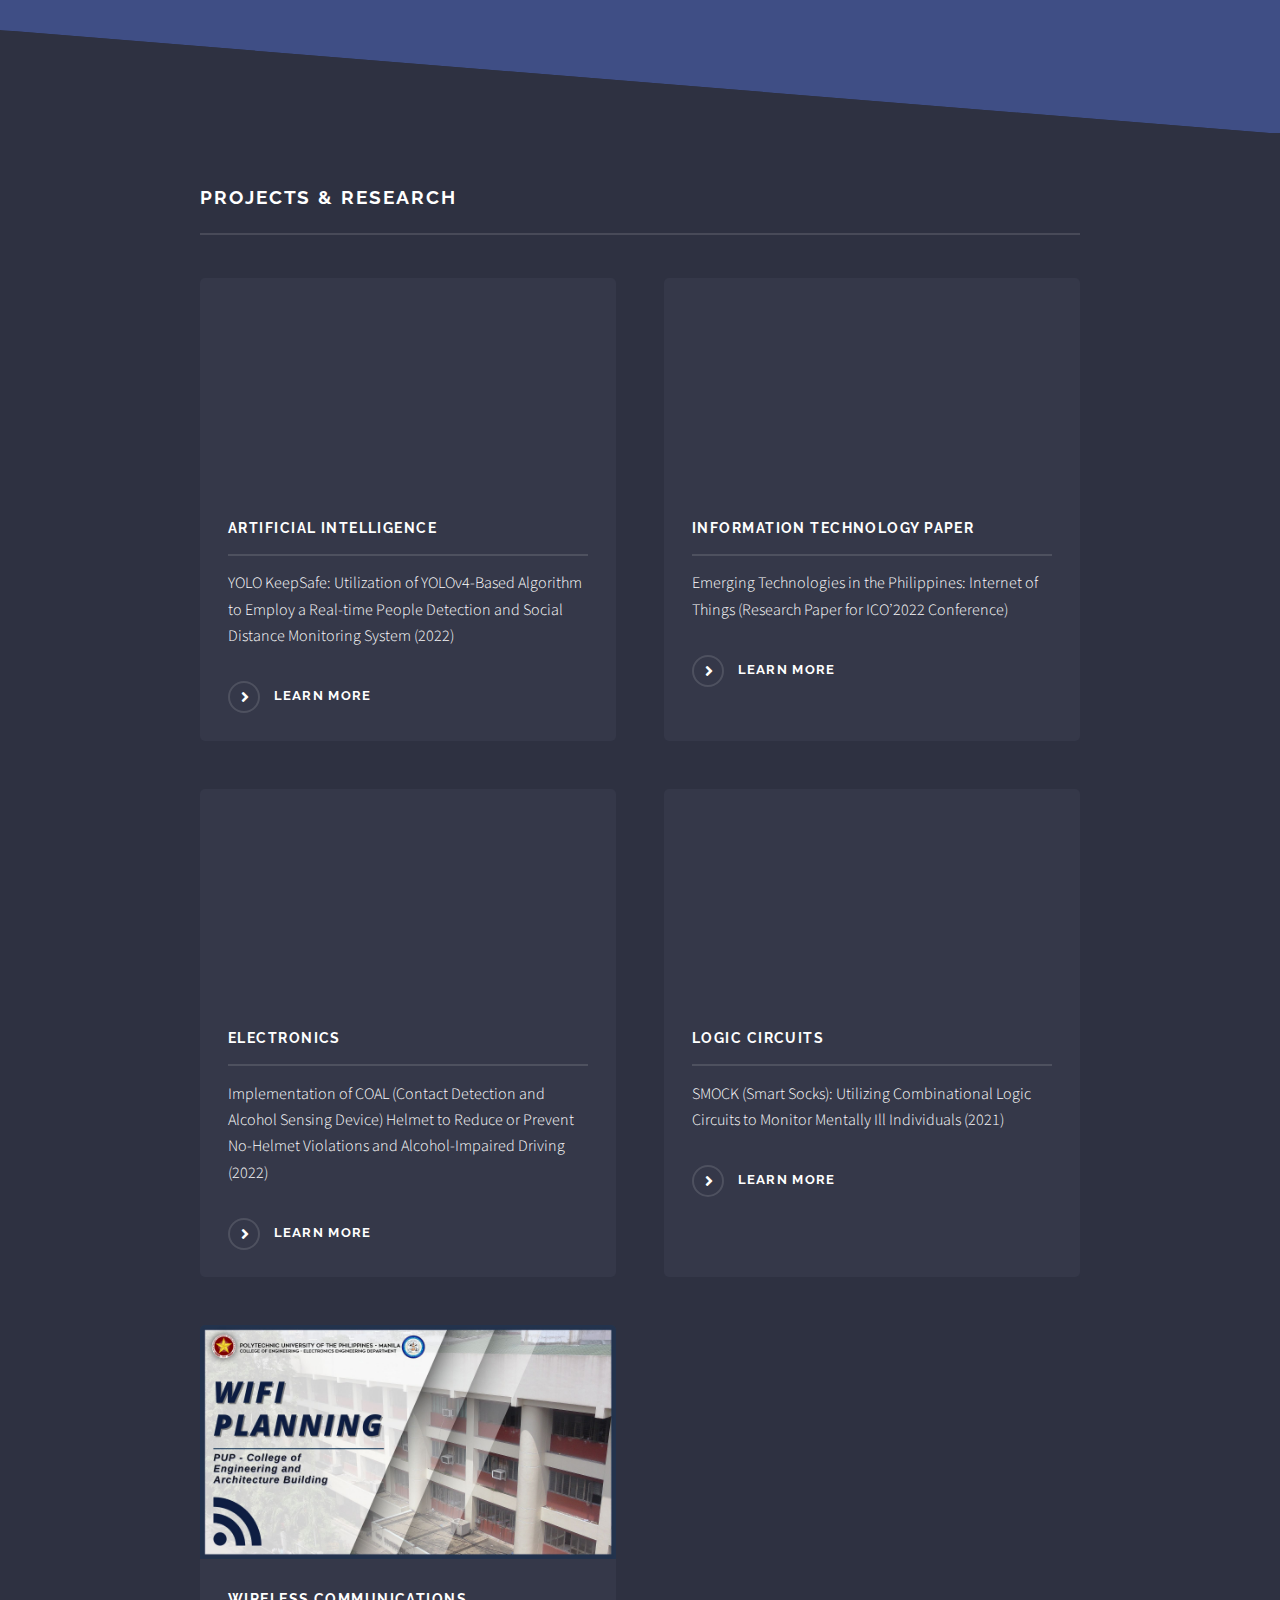
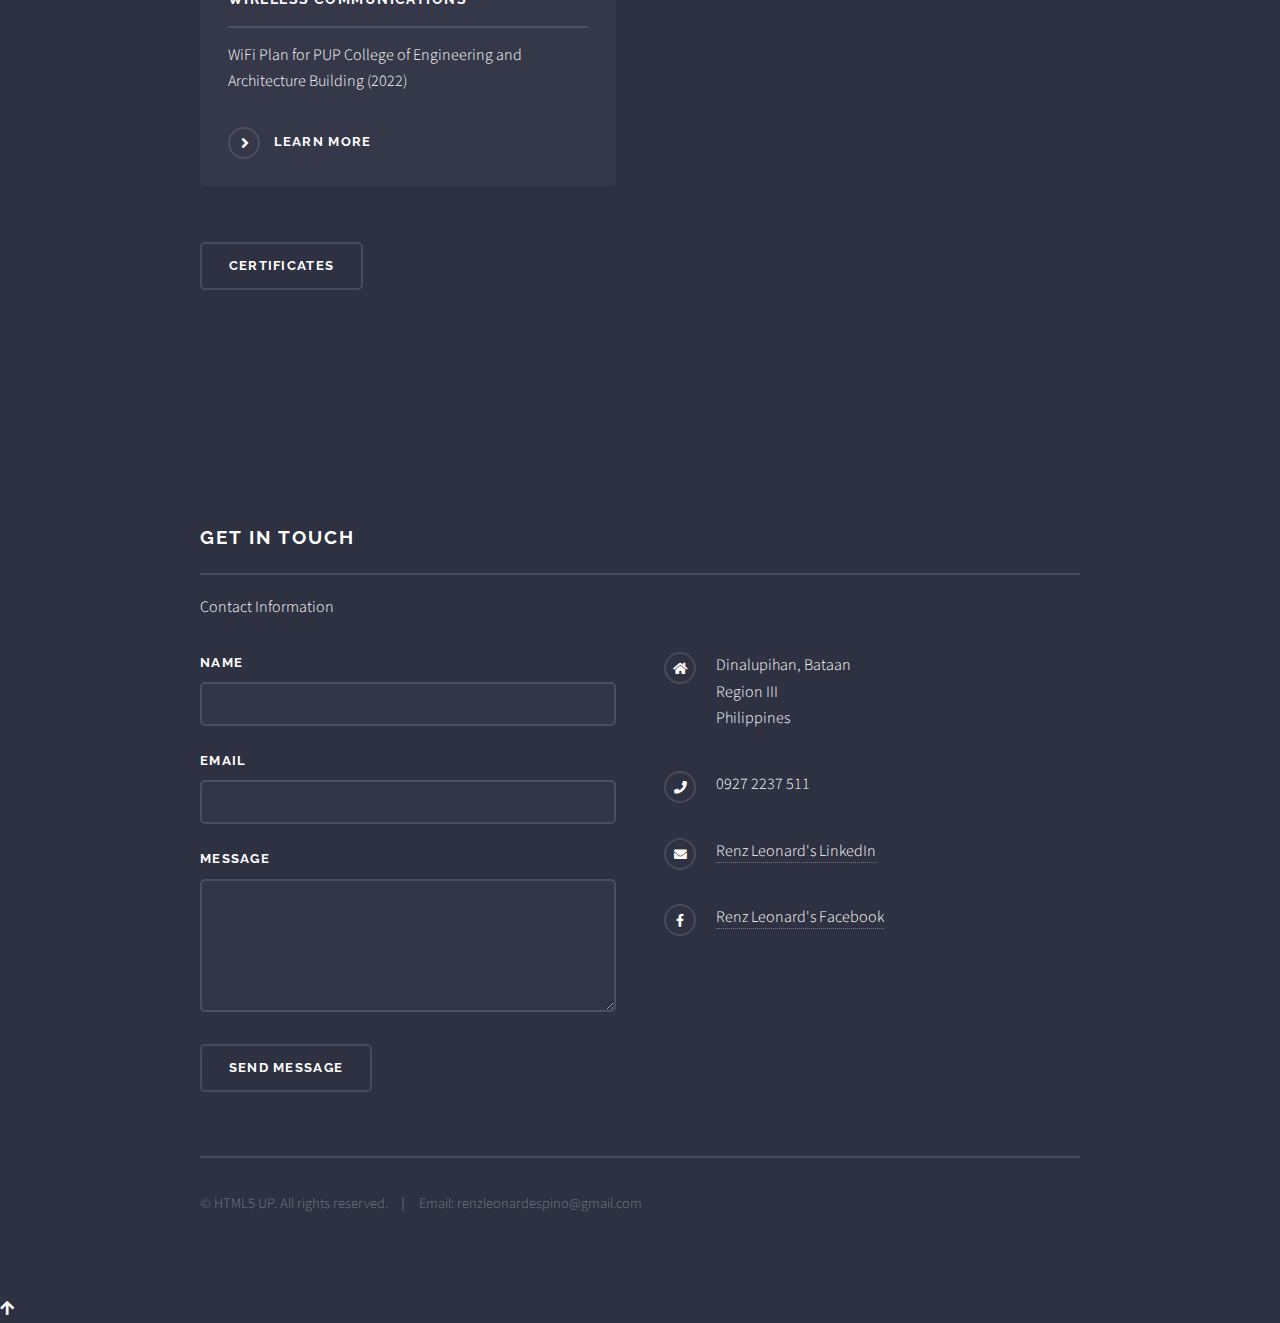
==== commit 698c0a0c: "Update index.html" ====
--- a/index.html
+++ b/index.html
@@ -183,6 +183,10 @@
 
 			</div>
 
+			<div id="scrollTopBtn" class="scrollTopBtn">
+				<i class="fas fa-arrow-up"></i>
+			  </div>
+
 		<!-- Scripts -->
 			<script src="assets/js/jquery.min.js"></script>
 			<script src="assets/js/jquery.scrollex.min.js"></script>
